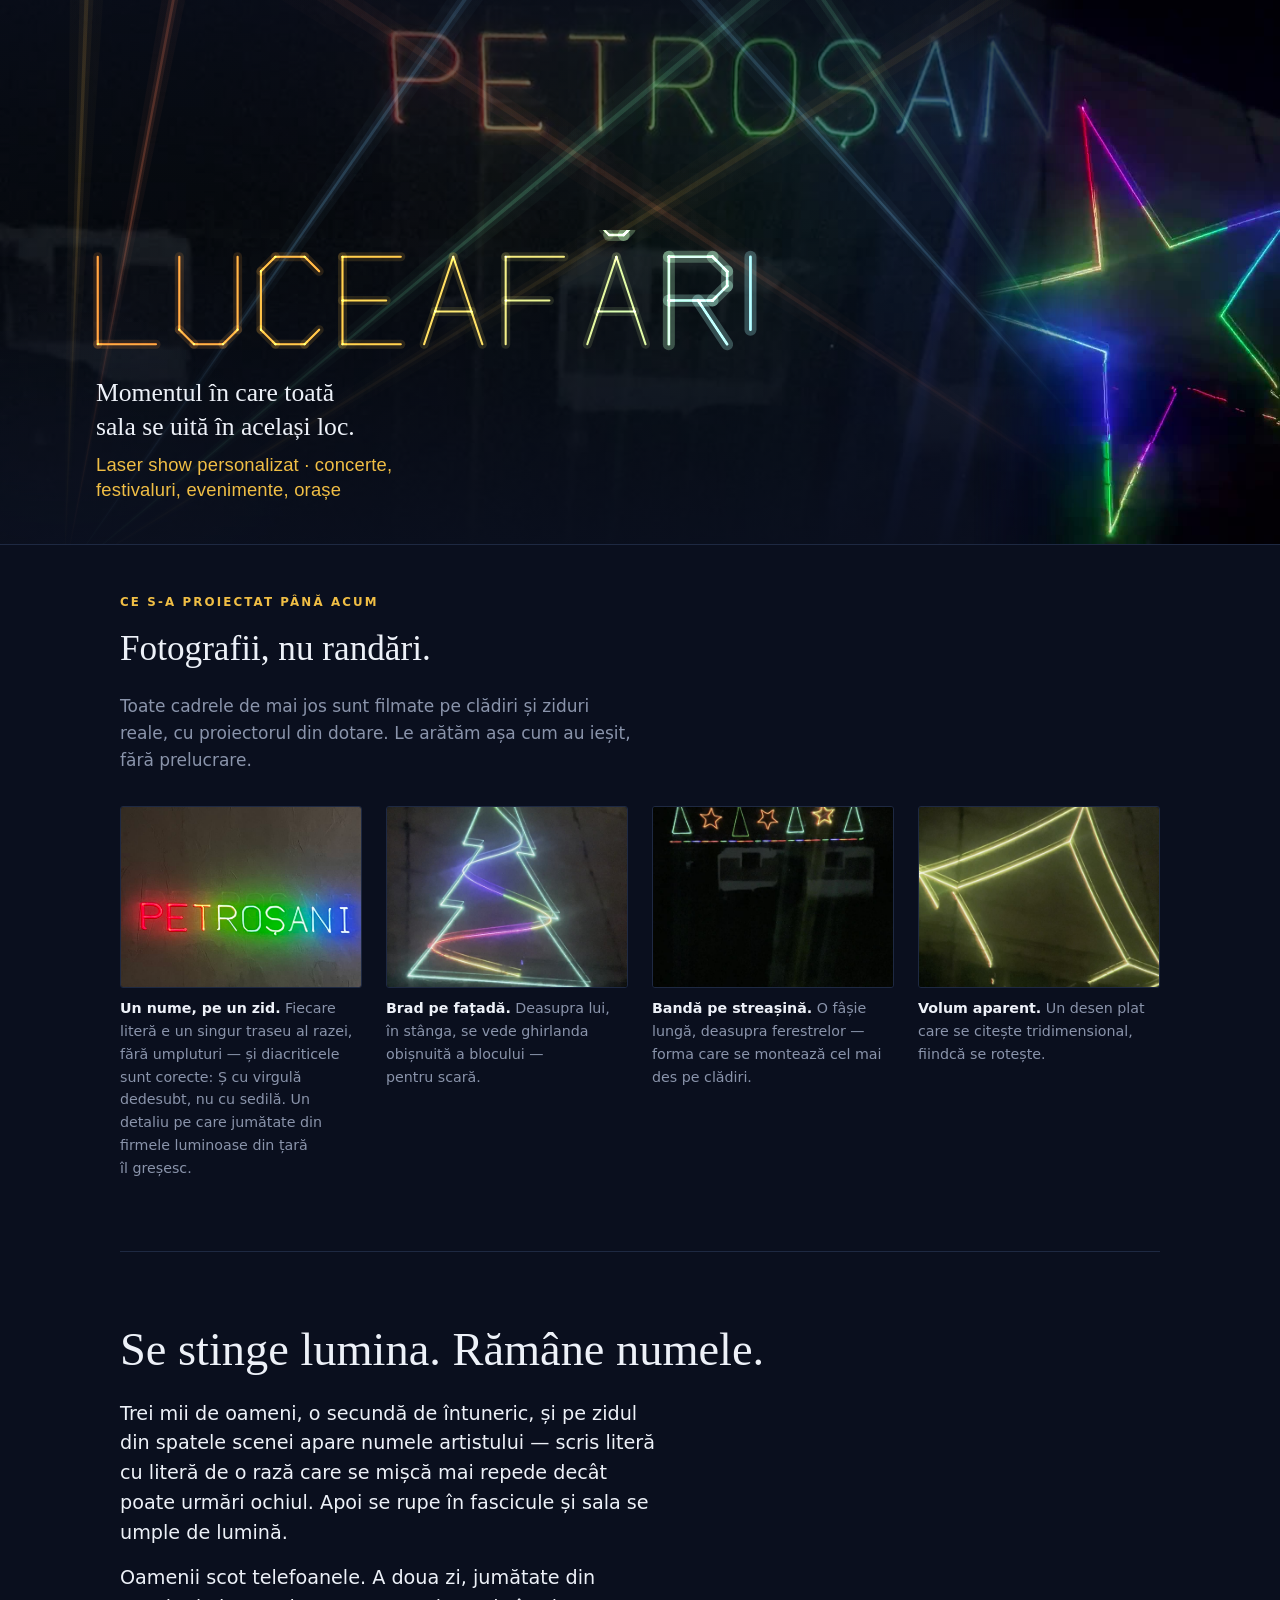
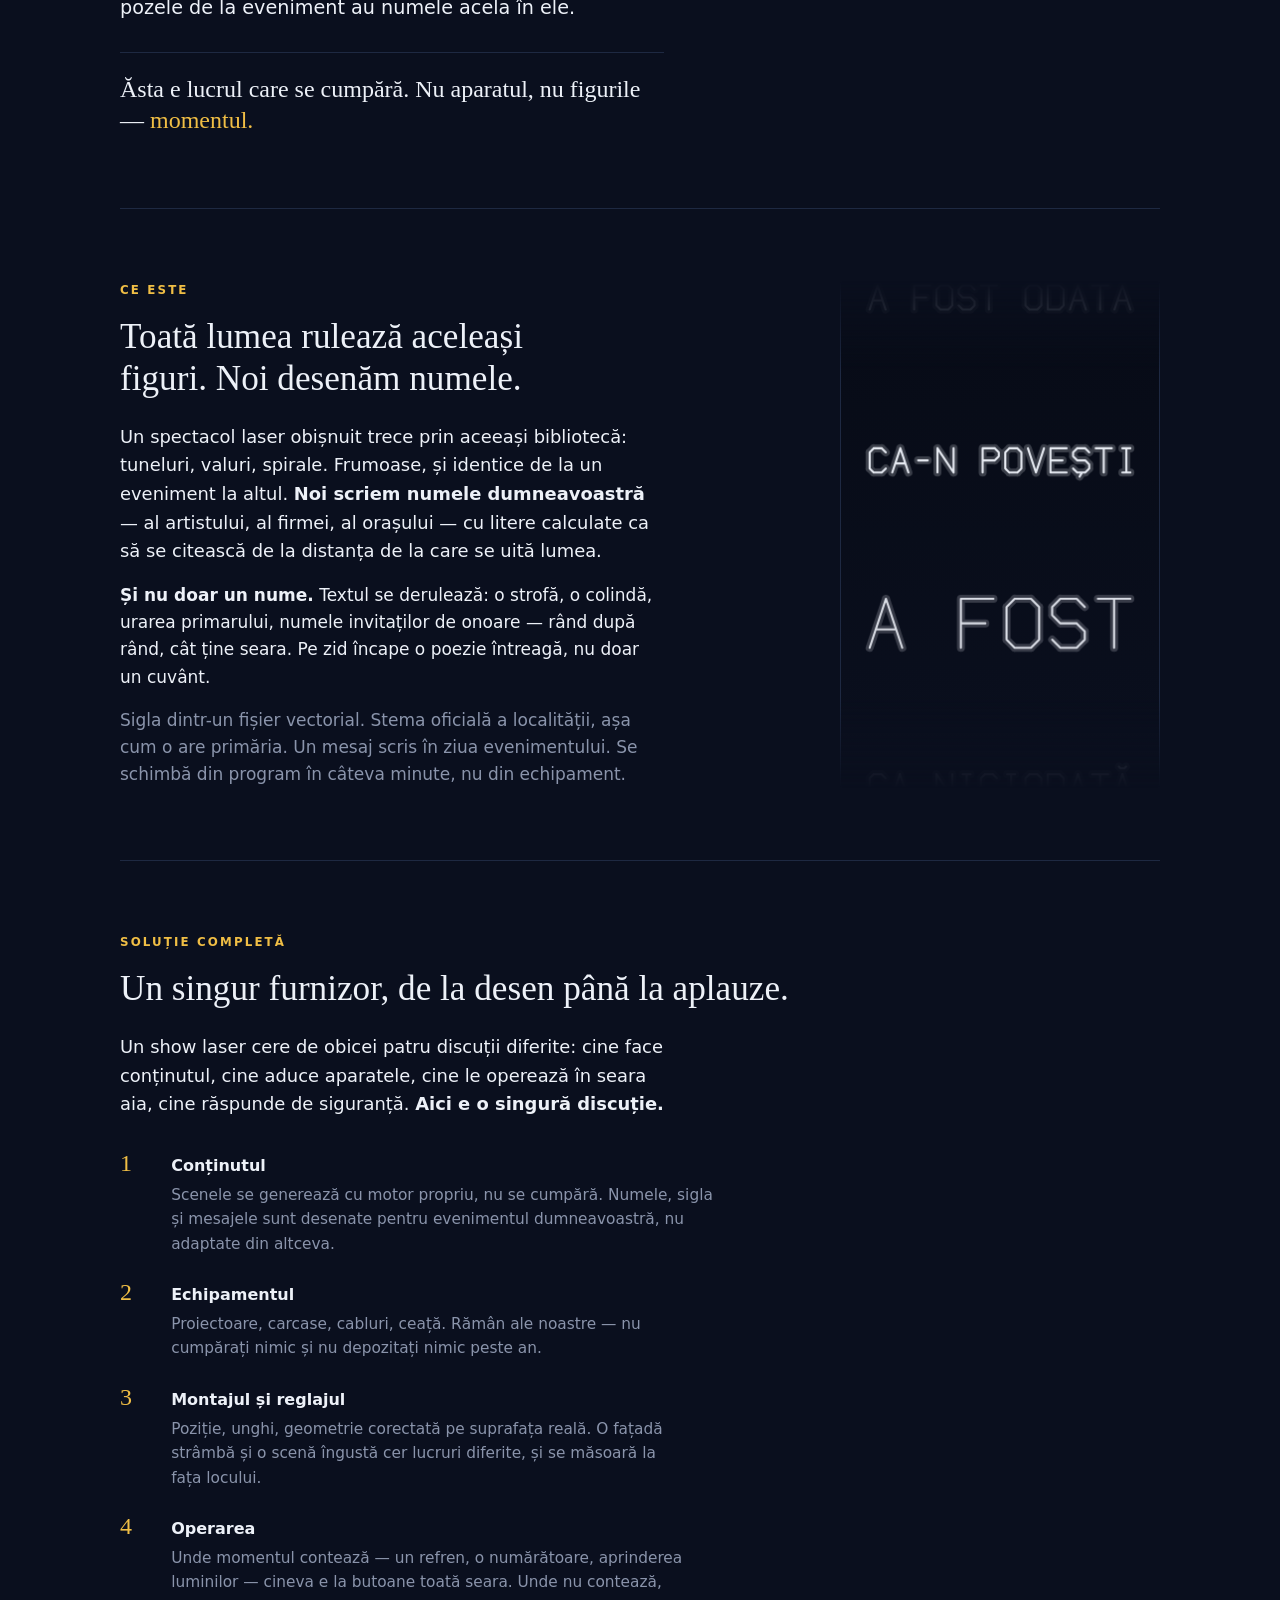
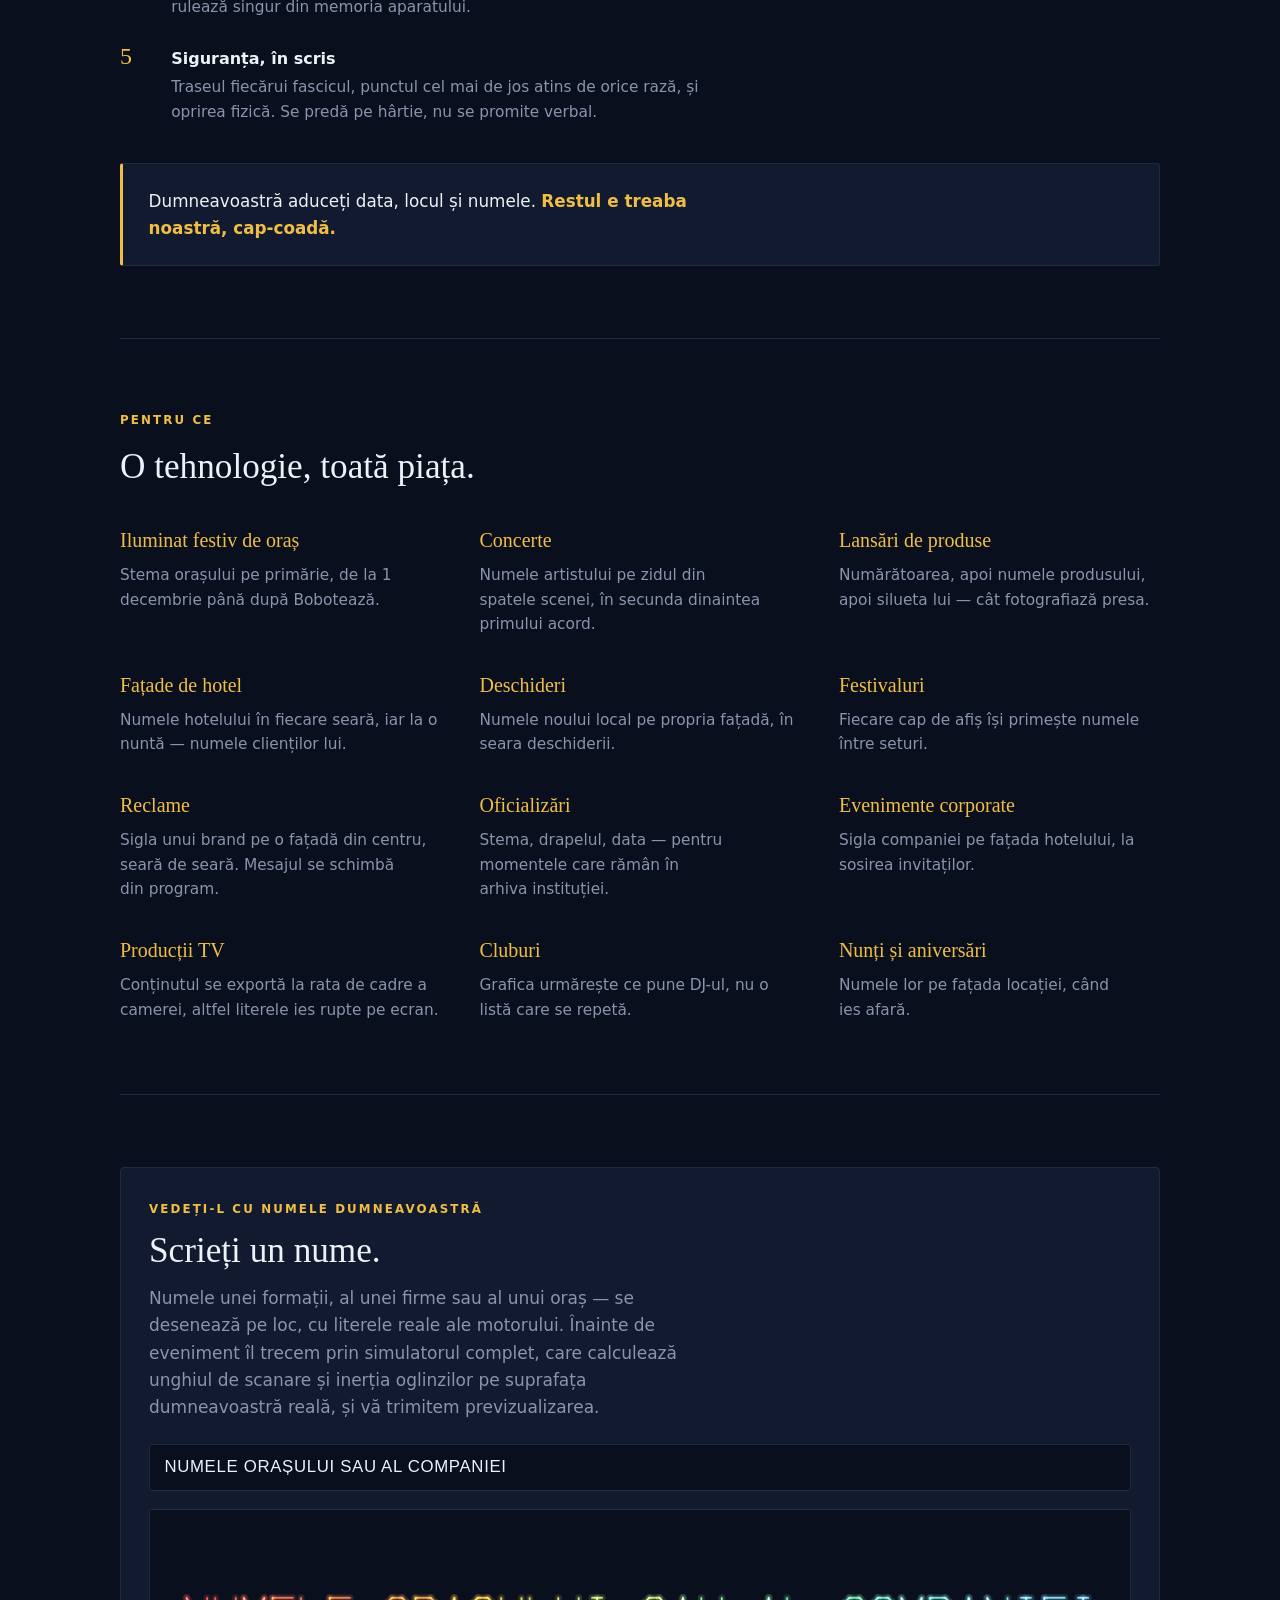
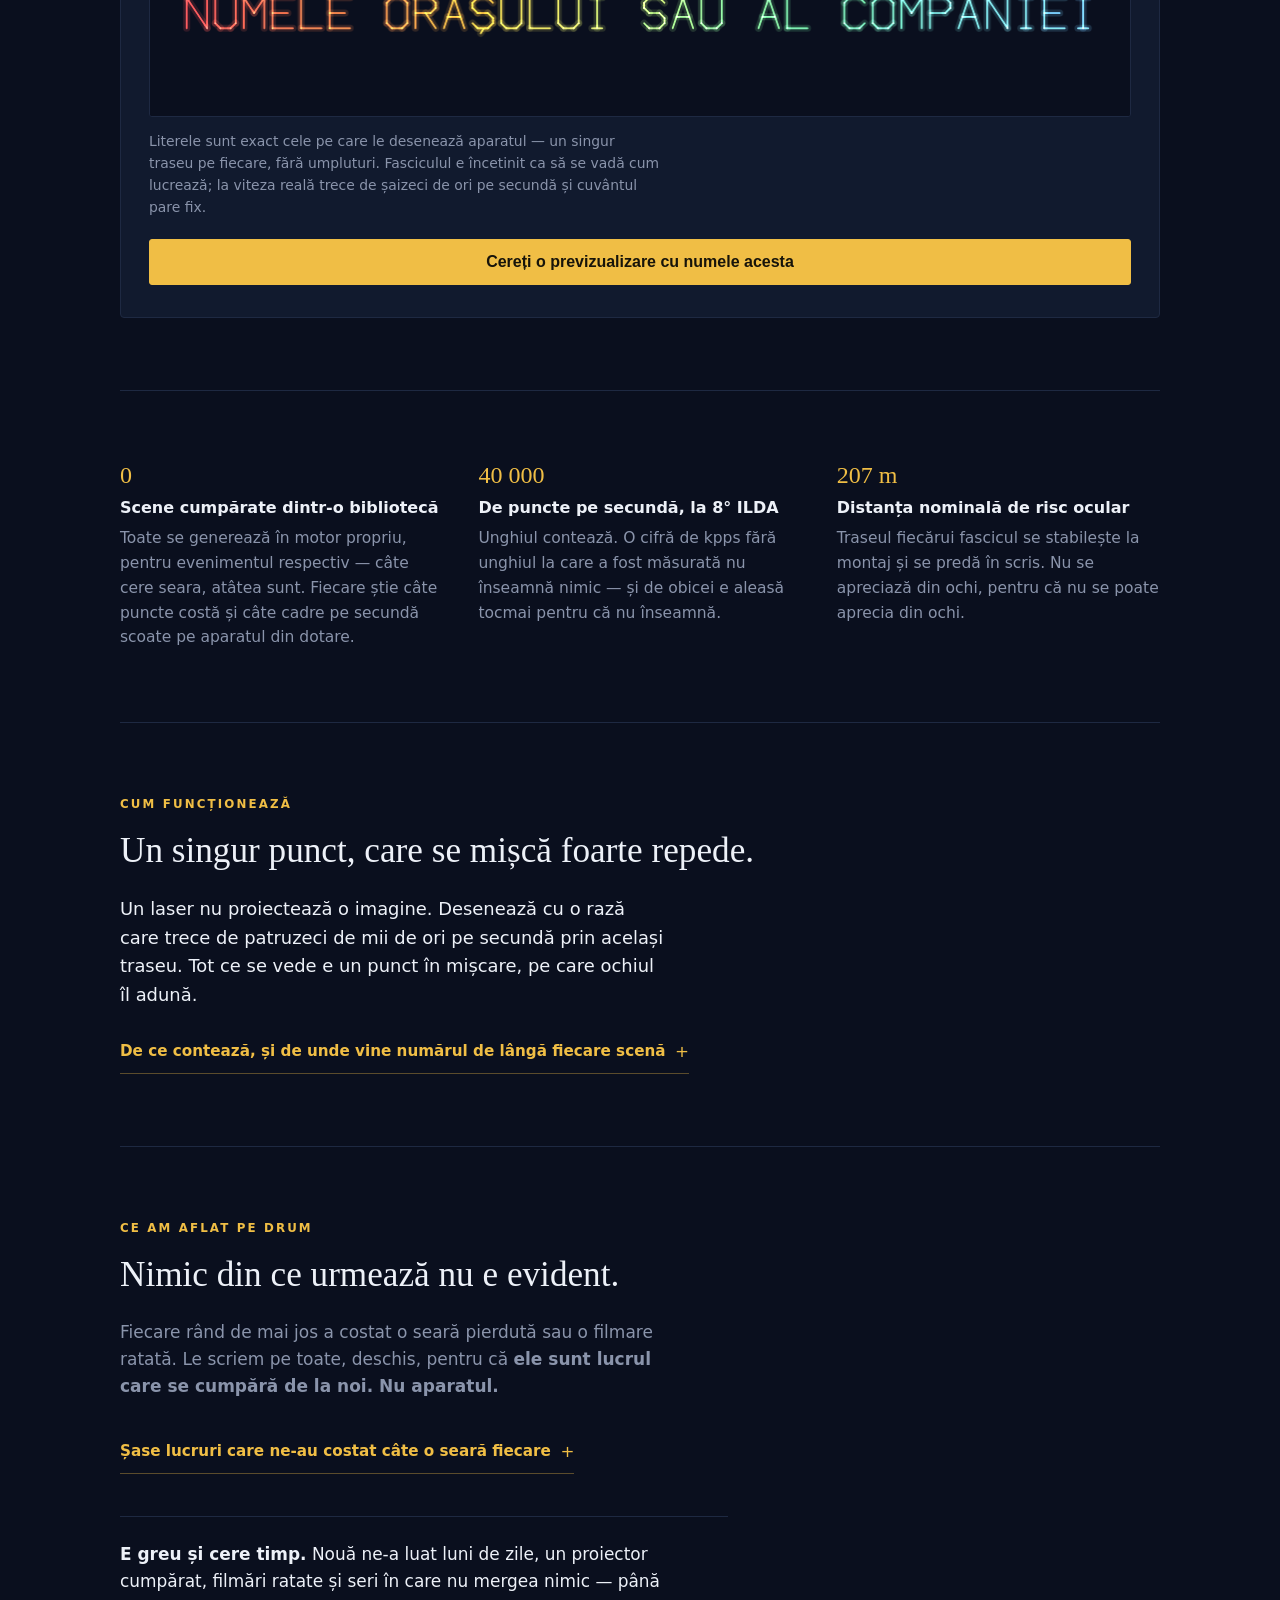
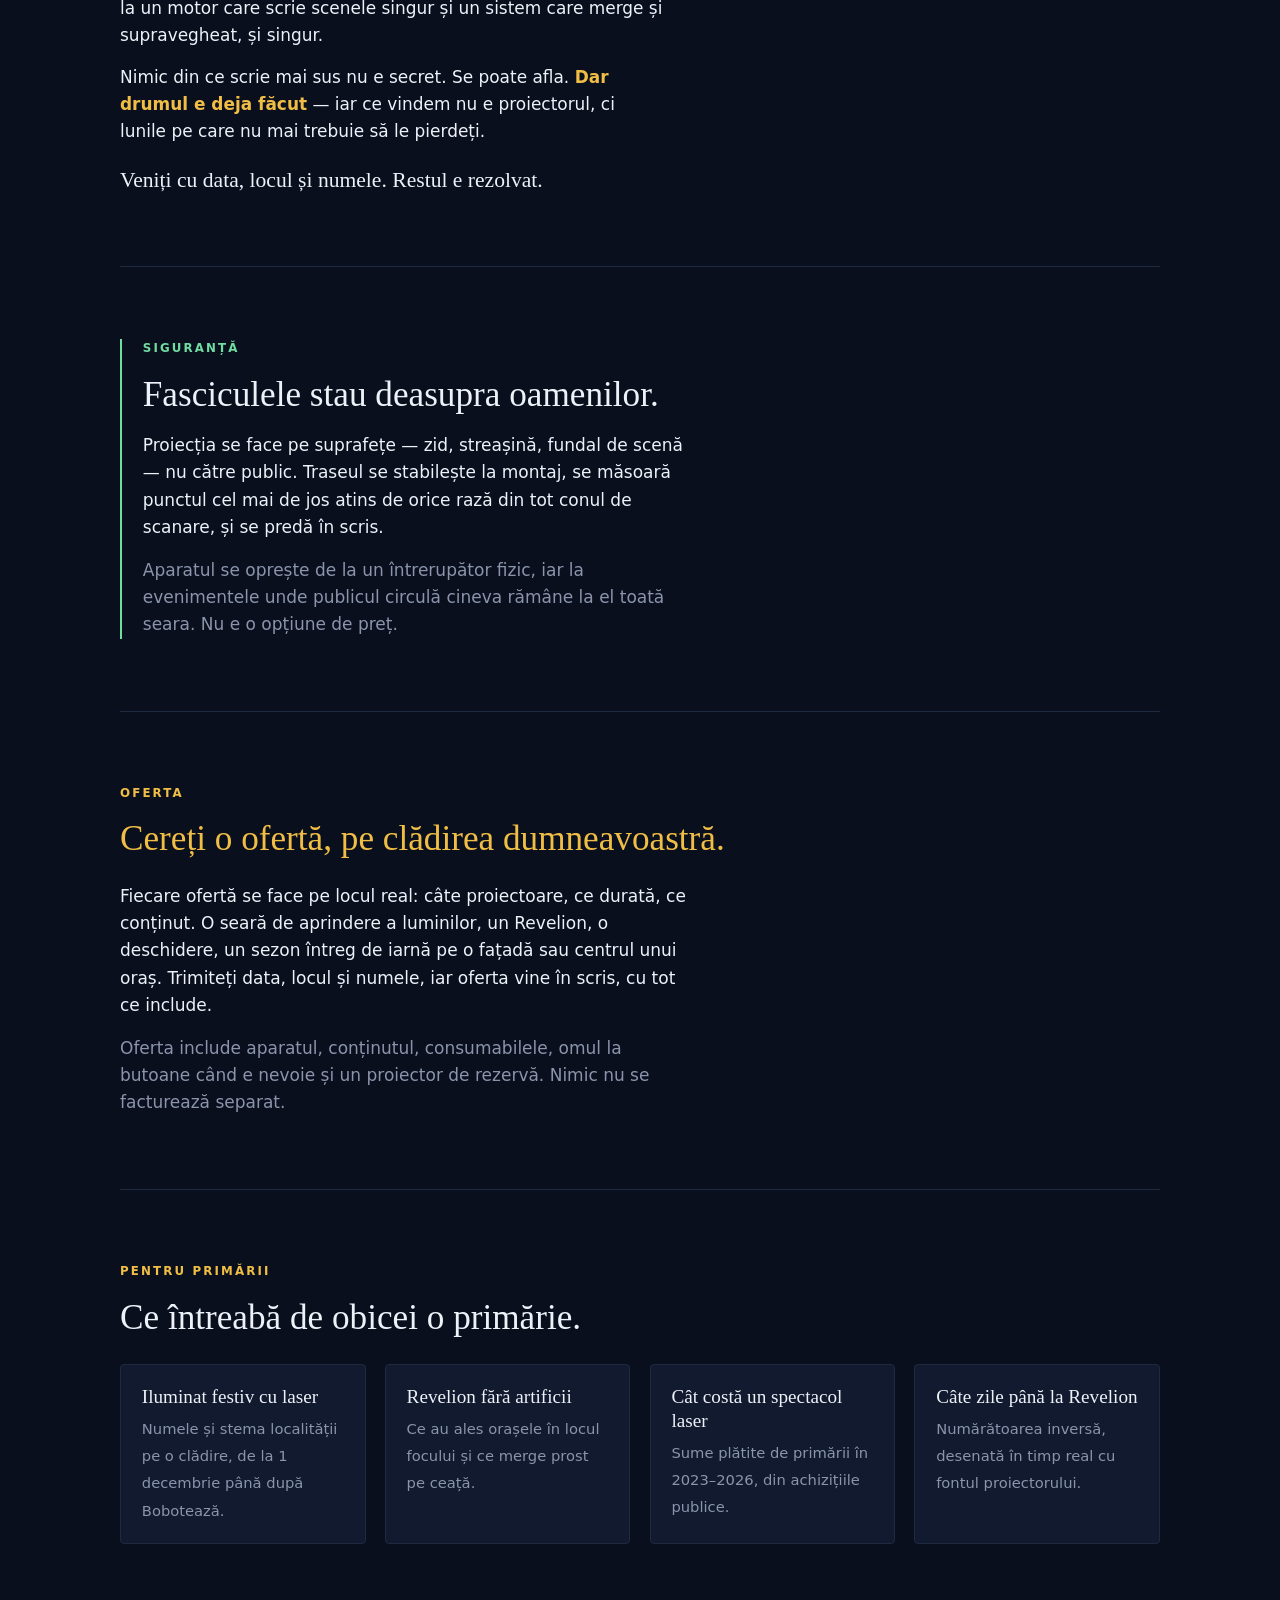
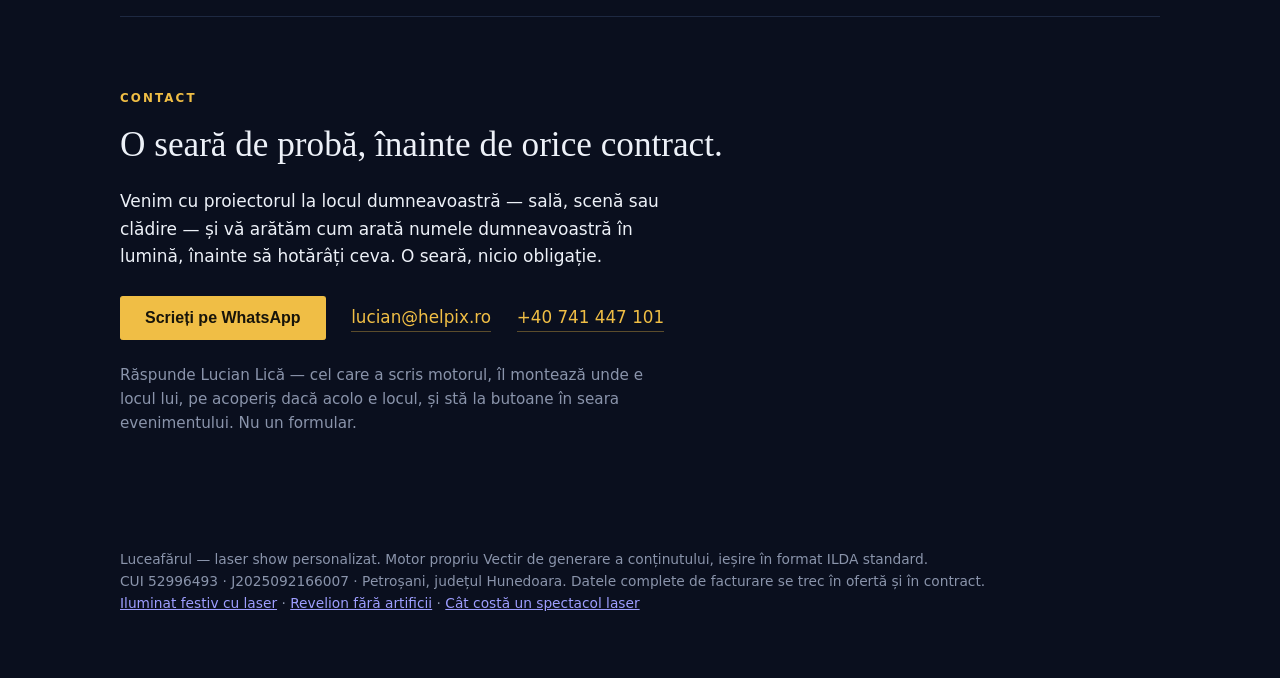
==== index.html @ 4dbdb700 "Show the laser before saying anything The hero now plays real footage from the 3 September shoot - f" ====
<!doctype html>
<html lang="ro">
<head>
<meta charset="utf-8">
<meta name="viewport" content="width=device-width, initial-scale=1">
<title>Laser show și iluminat festiv cu laser pentru orașe și evenimente | Luceafărul</title>
<meta name="description" content="Laser show personalizat și iluminat festiv cu laser: numele, sigla sau stema orașului desenate cu lumină pe clădiri. Pentru primării, concerte, festivaluri și Revelion fără artificii. Seară de probă înainte de contract.">
<link rel="canonical" href="https://vectir.ro/">
<meta property="og:type" content="website">
<meta property="og:locale" content="ro_RO">
<meta property="og:site_name" content="Luceafărul">
<meta property="og:title" content="Laser show și iluminat festiv cu laser | Luceafărul">
<meta property="og:description" content="Numele, sigla sau stema orașului, desenate cu laser pe clădiri. Seară de probă înainte de contract.">
<meta property="og:url" content="https://vectir.ro/">
<meta property="og:image" content="https://vectir.ro/img/nume.jpg">
<meta name="twitter:card" content="summary_large_image">
<script type="application/ld+json">{"@context": "https://schema.org", "@graph": [{"@type": "LocalBusiness", "@id": "https://vectir.ro/#firma", "name": "Luceafărul", "description": "Laser show personalizat și iluminat festiv cu laser: numele și stema orașului desenate pe clădiri.", "url": "https://vectir.ro/", "telephone": "+40741447101", "email": "lucian@helpix.ro", "image": "https://vectir.ro/img/nume.jpg", "address": {"@type": "PostalAddress", "addressLocality": "Petroșani", "addressRegion": "Hunedoara", "addressCountry": "RO"}, "areaServed": {"@type": "Country", "name": "România"}, "taxID": "52996493"}, {"@type": "WebSite", "@id": "https://vectir.ro/#site", "url": "https://vectir.ro/", "name": "Luceafărul", "inLanguage": "ro"}]}</script>
<link rel="stylesheet" href="style.css">
</head>
<body style="margin:0">

<header class="hero">
  <img class="hero-img" src="img/hero.jpg" alt="Un nume desenat cu laser pe fațada unei clădiri, noaptea">
  <video class="hero-vid" src="img/show.mp4" poster="img/show-poster.jpg" autoplay muted loop playsinline preload="auto"
    aria-label="Filmare reală: brad, Moș Crăciun, stea, casă și bandă festivă desenate cu laser pe o clădire"></video>
  <div class="hero-veil"></div>
  <canvas id="heroBeams" aria-hidden="true"></canvas>
  <div class="hero-text"><div class="hero-inner">
    <h1 class="mark visually-hidden">Luceafărul</h1>
    <canvas id="heroLaser" aria-hidden="true"></canvas>
    <p class="tagline">Momentul în care toată sala se uită în același loc.<br>
      <span class="sub">Laser show personalizat · concerte, festivaluri, evenimente, orașe</span></p>
  </div></div>
</header>

<main class="shell">

  <section class="first-look">
    <p class="kicker">Ce s-a proiectat până acum</p>
    <h2>Fotografii, nu randări.</h2>
    <p class="muted">Toate cadrele de mai jos sunt filmate pe clădiri și ziduri reale, cu
      proiectorul din dotare. Le arătăm așa cum au ieșit, fără prelucrare.</p>
    <div class="plates">
      <figure>
        <img src="img/nume.jpg" alt="Numele PETROȘANI desenat cu laser pe un zid">
        <figcaption><b>Un nume, pe un zid.</b> Fiecare literă e un singur traseu al razei, fără
          umpluturi — și diacriticele sunt corecte: Ș cu virgulă dedesubt, nu cu sedilă. Un detaliu
          pe care jumătate din firmele luminoase din țară îl greșesc.</figcaption>
      </figure>
      <figure>
        <img src="img/brad.jpg" alt="Brad de Crăciun desenat cu laser pe fațada unei clădiri">
        <figcaption><b>Brad pe fațadă.</b> Deasupra lui, în stânga, se vede ghirlanda obișnuită a
          blocului — pentru scară.</figcaption>
      </figure>
      <figure>
        <img src="img/banda.jpg" alt="Bandă cu brazi și stele, proiectată pe muchia unui acoperiș">
        <figcaption><b>Bandă pe streașină.</b> O fâșie lungă, deasupra ferestrelor — forma care se
          montează cel mai des pe clădiri.</figcaption>
      </figure>
      <figure>
        <img src="img/cub.jpg" alt="Cub tridimensional desenat cu laser pe un perete">
        <figcaption><b>Volum aparent.</b> Un desen plat care se citește tridimensional, fiindcă
          se rotește.</figcaption>
      </figure>
    </div>
  </section>

  <section class="scene">
    <h2>Se stinge lumina. Rămâne numele.</h2>
    <p class="lead">Trei mii de oameni, o secundă de întuneric, și pe zidul din spatele scenei
      apare numele artistului — scris literă cu literă de o rază care se mișcă mai repede decât
      poate urmări ochiul. Apoi se rupe în fascicule și sala se umple de lumină.</p>
    <p class="lead">Oamenii scot telefoanele. A doua zi, jumătate din pozele de la eveniment au
      numele acela în ele.</p>
    <p class="punch">Ăsta e lucrul care se cumpără. Nu aparatul, nu figurile — <strong>momentul.</strong></p>
  </section>

  <section class="what">
    <div>
    <p class="kicker">Ce este</p>
    <h2>Toată lumea rulează aceleași figuri. Noi desenăm numele.</h2>
    <p class="lead">Un spectacol laser obișnuit trece prin aceeași bibliotecă: tuneluri, valuri,
      spirale. Frumoase, și identice de la un eveniment la altul.
      <strong>Noi scriem numele dumneavoastră</strong> — al artistului, al firmei, al orașului —
      cu litere calculate ca să se citească de la distanța de la care se uită lumea.</p>
    <p><strong>Și nu doar un nume.</strong> Textul se derulează: o strofă, o colindă, urarea
      primarului, numele invitaților de onoare — rând după rând, cât ține seara. Pe zid încape
      o poezie întreagă, nu doar un cuvânt.</p>
    <p class="muted">Sigla dintr-un fișier vectorial. Stema oficială a localității, așa cum o are
      primăria. Un mesaj scris în ziua evenimentului. Se schimbă din program în câteva minute, nu
      din echipament.</p>
    </div>
    <canvas id="verse" aria-hidden="true"></canvas>
  </section>

  <section>
    <p class="kicker">Soluție completă</p>
    <h2>Un singur furnizor, de la desen până la aplauze.</h2>
    <p class="lead">Un show laser cere de obicei patru discuții diferite: cine face conținutul, cine
      aduce aparatele, cine le operează în seara aia, cine răspunde de siguranță.
      <strong>Aici e o singură discuție.</strong></p>
    <ol class="chain">
      <li><div>
        <h3>Conținutul</h3>
        <p>Scenele se generează cu motor propriu, nu se cumpără. Numele, sigla și mesajele sunt
          desenate pentru evenimentul dumneavoastră, nu adaptate din altceva.</p>
      </div></li>
      <li><div>
        <h3>Echipamentul</h3>
        <p>Proiectoare, carcase, cabluri, ceață. Rămân ale noastre — nu cumpărați nimic și nu
          depozitați nimic peste an.</p>
      </div></li>
      <li><div>
        <h3>Montajul și reglajul</h3>
        <p>Poziție, unghi, geometrie corectată pe suprafața reală. O fațadă strâmbă și o scenă
          îngustă cer lucruri diferite, și se măsoară la fața locului.</p>
      </div></li>
      <li><div>
        <h3>Operarea</h3>
        <p>Unde momentul contează — un refren, o numărătoare, aprinderea luminilor — cineva e la
          butoane toată seara. Unde nu contează, rulează singur din memoria aparatului.</p>
      </div></li>
      <li><div>
        <h3>Siguranța, în scris</h3>
        <p>Traseul fiecărui fascicul, punctul cel mai de jos atins de orice rază, și oprirea
          fizică. Se predă pe hârtie, nu se promite verbal.</p>
      </div></li>
    </ol>
    <div class="whole">
      <p>Dumneavoastră aduceți data, locul și numele.
        <strong>Restul e treaba noastră, cap-coadă.</strong></p>
    </div>
  </section>

  <section>
    <p class="kicker">Pentru ce</p>
    <h2>O tehnologie, toată piața.</h2>
    <div class="uses">
      <div><h3>Iluminat festiv de oraș</h3><p>Stema orașului pe primărie, de la 1 decembrie
        până după Bobotează.</p></div>
      <div><h3>Concerte</h3><p>Numele artistului pe zidul din spatele scenei, în secunda
        dinaintea primului acord.</p></div>
      <div><h3>Lansări de produse</h3><p>Numărătoarea, apoi numele produsului, apoi silueta lui
        — cât fotografiază presa.</p></div>
      <div><h3>Fațade de hotel</h3><p>Numele hotelului în fiecare seară, iar la o nuntă — numele
        clienților lui.</p></div>
      <div><h3>Deschideri</h3><p>Numele noului local pe propria fațadă, în seara deschiderii.</p></div>
      <div><h3>Festivaluri</h3><p>Fiecare cap de afiș își primește numele între seturi.</p></div>
      <div><h3>Reclame</h3><p>Sigla unui brand pe o fațadă din centru, seară de seară. Mesajul se
        schimbă din program.</p></div>
      <div><h3>Oficializări</h3><p>Stema, drapelul, data — pentru momentele care rămân în arhiva
        instituției.</p></div>
      <div><h3>Evenimente corporate</h3><p>Sigla companiei pe fațada hotelului, la sosirea
        invitaților.</p></div>
      <div><h3>Producții TV</h3><p>Conținutul se exportă la rata de cadre a camerei, altfel literele
        ies rupte pe ecran.</p></div>
      <div><h3>Cluburi</h3><p>Grafica urmărește ce pune DJ-ul, nu o listă care se repetă.</p></div>
      <div><h3>Nunți și aniversări</h3><p>Numele lor pe fațada locației, când ies afară.</p></div>
    </div>
  </section>

  <section>
    <div class="demo">
      <p class="kicker" style="margin-bottom:.7rem">Vedeți-l cu numele dumneavoastră</p>
      <h2 style="margin-bottom:.8rem">Scrieți un nume.</h2>
      <p class="muted" style="margin:0">Numele unei formații, al unei firme sau al unui oraș — se
        desenează pe loc, cu literele reale ale motorului. Înainte de eveniment îl trecem prin
        simulatorul complet, care calculează unghiul de scanare și inerția oglinzilor pe suprafața
        dumneavoastră reală, și vă trimitem previzualizarea.</p>
      <div class="demo-row">
        <label for="oras" style="position:absolute;left:-9999px">Numele de proiectat</label>
        <input id="oras" type="text" value="NUMELE ORAȘULUI SAU AL COMPANIEI" maxlength="40" autocomplete="off" placeholder="Nume, formație, oraș">
      </div>
      <canvas id="sim" aria-label="Simulare: numele scris de un fascicul laser"></canvas>
      <p class="simnote">Literele sunt exact cele pe care le desenează aparatul — un singur traseu
        pe fiecare, fără umpluturi. Fasciculul e încetinit ca să se vadă cum lucrează; la viteza
        reală trece de șaizeci de ori pe secundă și cuvântul pare fix.</p>
      <div class="demo-row" style="margin-top:1.3rem">
        <a class="go" id="go" href="https://wa.me/40741447101" rel="noopener">Cereți o previzualizare cu numele acesta</a>
      </div>
    </div>
  </section>

  <section>
    <div class="claims">
      <div><span class="n">0</span><h3>Scene cumpărate dintr-o bibliotecă</h3>
        <p>Toate se generează în motor propriu, pentru evenimentul respectiv — câte cere seara,
          atâtea sunt. Fiecare știe câte puncte costă și câte cadre pe secundă scoate pe aparatul
          din dotare.</p></div>
      <div><span class="n">40 000</span><h3>De puncte pe secundă, la 8° ILDA</h3>
        <p>Unghiul contează. O cifră de kpps fără unghiul la care a fost măsurată nu înseamnă
          nimic — și de obicei e aleasă tocmai pentru că nu înseamnă.</p></div>
      <div><span class="n">207 m</span><h3>Distanța nominală de risc ocular</h3>
        <p>Traseul fiecărui fascicul se stabilește la montaj și se predă în scris. Nu se apreciază
          din ochi, pentru că nu se poate aprecia din ochi.</p></div>
    </div>
  </section>

  <section>
    <p class="kicker">Cum funcționează</p>
    <h2>Un singur punct, care se mișcă foarte repede.</h2>
    <p class="lead">Un laser nu proiectează o imagine. Desenează cu o rază care trece de patruzeci
      de mii de ori pe secundă prin același traseu. Tot ce se vede e un punct în mișcare, pe care
      ochiul îl adună.</p>
    <details class="lessons-fold" style="margin-top:1.2rem">
      <summary>De ce contează, și de unde vine numărul de lângă fiecare scenă</summary>
    <p style="margin-top:1.4rem">Din asta decurge totul. Dacă traseul e prea lung, raza se întoarce prea rar și imaginea
      pâlpâie. <strong>Nu dispare o parte din desen — se strică tot.</strong> Iar saltul stins
      dintre două figuri costă exact cât desenatul, fiindcă oglinda tot trebuie să ajungă acolo.</p>
    <p class="muted">De aceea fiecare scenă are un număr lângă ea. Una de 2 072 de puncte are nevoie
      de trei proiectoare ca să nu pâlpâie. Una de 318 merge pe unul singur și mai rămâne loc de
      trei ori pe atât. Diferența nu se vede în simulator — se vede în seara evenimentului, în fața
      oamenilor.</p>
    </details>
  </section>

  <section>
    <p class="kicker">Ce am aflat pe drum</p>
    <h2>Nimic din ce urmează nu e evident.</h2>
    <p class="muted">Fiecare rând de mai jos a costat o seară pierdută sau o filmare ratată. Le
      scriem pe toate, deschis, pentru că <strong>ele sunt lucrul care se cumpără de la noi. Nu
      aparatul.</strong></p>

    <details class="lessons-fold">
      <summary>Șase lucruri care ne-au costat câte o seară fiecare</summary>
    <dl class="lessons">
      <div><dt>Negrul nu se poate desena.</dt>
        <dd>Stema Petroșaniului are ciocane negre în blazon. Un laser adaugă lumină, nu poate
          scoate. Ciocanele ies aurii — și scrie asta în documentație, pentru că un client care
          descoperă singur o abatere nedeclarată nu mai crede nimic din rest.</dd></div>
      <div><dt>Aurul moare înaintea roșului.</dt>
        <dd>Fiecare diodă are alt prag de emisie. Coborâți puterea și componenta verde a auriului
          se stinge prima: sigla iese roșie și pare defect de aparat.</dd></div>
      <div><dt>Carcasa nu e pentru frig, e pentru căldură.</dt>
        <dd>Proiectorul produce vreo șaptezeci de waţi și se răcește cu ventilatoare. Sigilat etanș
          într-o cutie, se oprește termic în a treia seară. Iar geamul se montează înclinat, altfel
          reflexia se întoarce în optică.</dd></div>
      <div><dt>Zăpada e cel mai scump lucru de desenat.</dt>
        <dd>Fiecare fulg e un punct izolat, iar după fiecare salt stins oglinda are nevoie de timp
          să se așeze. Șase fulgi costă cât o casă întreagă. Se desenează trei, și arată la fel.</dd></div>
      <div><dt>Reacția la muzică nu poate fi un fișier.</dt>
        <dd>Un show care urmărește basul nu produce de două ori același cadru, deci nu se poate
          salva dinainte. Se generează în timp real, în seara aia, din sunetul din sală.</dd></div>
      <div><dt>Camera trebuie să prindă un cadru întreg.</dt>
        <dd>Dacă obturatorul e mai scurt decât un cadru laser, literele ies rupte — iar filmarea
          arată a instalație defectă, deși pe zid totul era întreg.</dd></div>
    </dl>
    </details>

    <div class="close">
      <p><b>E greu și cere timp.</b> Nouă ne-a luat luni de zile, un proiector cumpărat, filmări
        ratate și seri în care nu mergea nimic — până la un motor care scrie scenele singur și un
        sistem care merge și supravegheat, și singur.</p>
      <p>Nimic din ce scrie mai sus nu e secret. Se poate afla. <strong>Dar drumul e deja
        făcut</strong> — iar ce vindem nu e proiectorul, ci lunile pe care nu mai trebuie să le
        pierdeți.</p>
      <p class="last">Veniți cu data, locul și numele. Restul e rezolvat.</p>
    </div>
  </section>


  <section>
    <div class="safety">
      <p class="kicker" style="color:var(--pine)">Siguranță</p>
      <h2>Fasciculele stau deasupra oamenilor.</h2>
      <p>Proiecția se face pe suprafețe — zid, streașină, fundal de scenă — nu către public.
        Traseul se stabilește la montaj, se măsoară punctul cel mai de jos atins de orice rază din
        tot conul de scanare, și se predă în scris.</p>
      <p class="muted">Aparatul se oprește de la un întrerupător fizic, iar la evenimentele unde
        publicul circulă cineva rămâne la el toată seara. Nu e o opțiune de preț.</p>
    </div>
  </section>

  <section class="price">
    <p class="kicker">Oferta</p>
    <h2>Cereți o ofertă, pe clădirea dumneavoastră.</h2>
    <p>Fiecare ofertă se face pe locul real: câte proiectoare, ce durată, ce conținut. O seară de
      aprindere a luminilor, un Revelion, o deschidere, un sezon întreg de iarnă pe o fațadă sau
      centrul unui oraș. Trimiteți data, locul și numele, iar oferta vine în scris, cu tot ce include.</p>
    <p class="muted">Oferta include aparatul, conținutul, consumabilele, omul la butoane când e
      nevoie și un proiector de rezervă. Nimic nu se facturează separat.</p>
  </section>

  <section>
    <p class="kicker">Pentru primării</p>
    <h2>Ce întreabă de obicei o primărie.</h2>
    <div class="more">
      <a href="/iluminat-festiv-laser/"><b>Iluminat festiv cu laser</b><span>Numele și stema localității pe o clădire, de la 1 decembrie până după Bobotează.</span></a>
      <a href="/alternativa-artificii/"><b>Revelion fără artificii</b><span>Ce au ales orașele în locul focului și ce merge prost pe ceață.</span></a>
      <a href="/cat-costa-spectacol-laser/"><b>Cât costă un spectacol laser</b><span>Sume plătite de primării în 2023–2026, din achizițiile publice.</span></a>
      <a href="/revelion/"><b>Câte zile până la Revelion</b><span>Numărătoarea inversă, desenată în timp real cu fontul proiectorului.</span></a>
    </div>
  </section>

  <section class="contact">
    <p class="kicker">Contact</p>
    <h2>O seară de probă, înainte de orice contract.</h2>
    <p>Venim cu proiectorul la locul dumneavoastră — sală, scenă sau clădire — și vă arătăm cum
      arată numele dumneavoastră în lumină, înainte să hotărâți ceva. O seară, nicio obligație.</p>
    <div class="reach">
      <a class="go" href="https://wa.me/40741447101?text=Bun%C4%83%20ziua%2C%20a%C8%99%20vrea%20detalii%20despre%20un%20laser%20show."
         rel="noopener">Scrieți pe WhatsApp</a>
      <a href="mailto:lucian@helpix.ro?subject=Luceaf%C4%83rul%20%E2%80%94%20cerere%20de%20informa%C8%9Bii">lucian@helpix.ro</a>
      <a href="tel:+40741447101">+40 741 447 101</a>
    </div>
    <p class="who">Răspunde Lucian Lică — cel care a scris motorul, îl montează unde e locul
      lui, pe acoperiș dacă acolo e locul, și stă la butoane în seara evenimentului.
      Nu un formular.</p>
  </section>

  <footer>
    Luceafărul — laser show personalizat. Motor propriu Vectir de generare a conținutului,
    ieșire în format ILDA standard.<br>
    CUI 52996493 · J2025092166007 · Petroșani, județul Hunedoara.
    Datele complete de facturare se trec în ofertă și în contract.<br>
    <a href="/iluminat-festiv-laser/">Iluminat festiv cu laser</a> · <a href="/alternativa-artificii/">Revelion fără artificii</a> · <a href="/cat-costa-spectacol-laser/">Cât costă un spectacol laser</a>
  </footer>

</main>

<script>
  // Reduced motion: keep the footage on its first frame instead of looping it.
  if (matchMedia('(prefers-reduced-motion: reduce)').matches) {
    const v = document.querySelector('.hero-vid'); if (v) { v.removeAttribute('autoplay'); v.pause(); }
  }
</script>
<script src="glyphs.js"></script>
<script src="hero.js"></script>
<script src="beams.js"></script>
<script src="verse.js"></script>
<script src="sim.js"></script>
<script src="link.js"></script>
</body>
</html>
---- style.css ----
/*
   * One theme on purpose.
   *
   * The subject is light drawn on a dark building in December. A light mode
   * would be a page about laser projection rather than a page that looks like
   * it - so every colour is painted explicitly and nothing is inherited from
   * the host.
   *
   * The palette is a winter night over a town square, not a nightclub: deep
   * indigo rather than black, and the accent is the warm gold of a light
   * string - GOLD 255,190,40 from src/core/figures.ts, the exact colour the
   * projector draws.
   */
  :root {
    color-scheme: dark;
    --night:   #0A0F1E;
    --raised:  #111A2E;
    --edge:    #1E2942;
    --snow:    #EDF1F8;
    --muted:   #8A94AB;
    --gold:    #F0BE45;
    --ember:   #FF8A63;
    --pine:    #6FDCA0;
    --measure: 34rem;
  }

  * { box-sizing: border-box; }

  body {
    margin: 0;
    background: var(--night);
    color: var(--snow);
    font: 400 17px/1.6 Archivo, system-ui, -apple-system, "Segoe UI", sans-serif;
    -webkit-font-smoothing: antialiased;
  }

  img { display: block; max-width: 100%; }

  .shell { max-width: 68rem; margin: 0 auto; padding: 0 1.5rem; }

  /* ---------- Hero ---------- */

  .hero { position: relative; overflow: hidden; border-bottom: 1px solid var(--edge); }
  .hero-img {
    width: 100%; height: clamp(20rem, 62vh, 34rem); object-fit: cover;
    object-position: 50% 34%; opacity: .85;
  }
  .hero-veil {
    position: absolute; inset: 0;
    background: linear-gradient(180deg, rgba(10,15,30,.72) 0%, rgba(10,15,30,.30) 42%, rgba(10,15,30,.95) 100%);
  }
  .hero-text {
    position: absolute; inset: auto 0 0 0;
    padding: 0 1.5rem 2.6rem;
  }
  .hero-inner { max-width: 68rem; margin: 0 auto; }

  .mark {
    font-family: Newsreader, Georgia, serif;
    font-weight: 300; font-size: clamp(2.6rem, 9vw, 5rem);
    line-height: 1; letter-spacing: .01em; margin: 0 0 .1em;
    color: var(--snow);
  }
  .mark span { color: var(--gold); }

  .tagline {
    font-family: Newsreader, Georgia, serif;
    font-weight: 400; font-size: clamp(1.15rem, 3.2vw, 1.6rem);
    line-height: 1.35; margin: 0; max-width: 30rem;
    color: var(--snow); text-wrap: balance;
  }

  .kicker {
    font-size: .74rem; font-weight: 600; letter-spacing: .18em;
    text-transform: uppercase; color: var(--gold); margin: 0 0 1rem;
  }

  /* ---------- Sections ---------- */

  section { padding: 4.5rem 0; border-bottom: 1px solid var(--edge); }
  section:last-of-type { border-bottom: 0; }

  h2 {
    font-family: Newsreader, Georgia, serif;
    font-weight: 400; font-size: clamp(1.6rem, 4.4vw, 2.2rem);
    line-height: 1.2; margin: 0 0 1.4rem; text-wrap: balance;
  }
  h3 { font-size: 1rem; font-weight: 600; margin: 0 0 .35rem; }

  p { margin: 0 0 1rem; max-width: var(--measure); }
  p:last-child { margin-bottom: 0; }
  .lead { font-size: 1.12rem; color: var(--snow); }
  .muted { color: var(--muted); }

  /* ---------- The demo generator ---------- */

  .demo { background: var(--raised); border: 1px solid var(--edge); border-radius: 4px; padding: 2rem 1.75rem; }
  .demo-row { display: flex; flex-wrap: wrap; gap: .7rem; margin-top: 1.4rem; }
  .demo input {
    flex: 1 1 14rem; min-width: 0;
    font: 500 1.05rem Archivo, sans-serif; letter-spacing: .04em; text-transform: uppercase;
    color: var(--snow); background: var(--night);
    border: 1px solid var(--edge); border-radius: 3px; padding: .8rem .9rem;
  }
  .demo input::placeholder { color: var(--muted); text-transform: none; letter-spacing: 0; }
  .demo input:focus-visible, a:focus-visible, button:focus-visible { outline: 2px solid var(--gold); outline-offset: 2px; }

  .go {
    font: 600 1rem Archivo, sans-serif; text-decoration: none; white-space: nowrap;
    background: var(--gold); color: #17140A;
    border: 1px solid var(--gold); border-radius: 3px; padding: .8rem 1.5rem;
    display: inline-flex; align-items: center; cursor: pointer;
  }
  .go:hover { background: #FFD066; border-color: #FFD066; }

  #sim {
    display: block; width: 100%; height: clamp(9rem, 26vw, 13rem);
    margin-top: 1.1rem; background: var(--night);
    border: 1px solid var(--edge); border-radius: 3px;
  }
  .simnote { color: var(--muted); font-size: .87rem; margin: .8rem 0 0; max-width: 32rem; }

  /* ---------- Three claims ---------- */

  .claims { display: grid; grid-template-columns: repeat(auto-fit, minmax(15rem, 1fr)); gap: 2.2rem; }
  .claims p { color: var(--muted); font-size: .97rem; margin: 0; }
  .claims .n {
    font-family: Newsreader, Georgia, serif; font-size: 1.5rem;
    color: var(--gold); display: block; margin-bottom: .5rem; line-height: 1;
  }

  .tagline .sub { display: block; margin-top: .5rem; font-size: .72em; color: var(--gold);
    font-family: Archivo, sans-serif; font-weight: 500; letter-spacing: .01em; }

  /* The facts list above set a two-column grid on any dl > div; these rows are
     stacked, so every inherited part of that has to be undone explicitly. */
  dl.lessons { margin: 2rem 0 0; display: grid; gap: 1.7rem; max-width: 42rem; }
  dl.lessons > div { display: grid; grid-template-columns: 1fr; gap: .3rem;
    padding: 0; border-bottom: 0; }
  dl.lessons dt { font-weight: 600; font-size: 1.02rem; color: var(--snow); text-align: left; }
  dl.lessons dd { margin: 0; color: var(--muted); font-size: .97rem; font-weight: 400;
    text-align: left; max-width: var(--measure); }

  .close { margin-top: 2.6rem; padding-top: 1.5rem; border-top: 1px solid var(--edge);
    max-width: 38rem; }
  .close p { font-size: 1.06rem; margin-bottom: .9rem; }
  .close b { color: var(--snow); font-weight: 600; }
  .close strong { color: var(--gold); font-weight: 600; }
  .close .last { font-family: Newsreader, Georgia, serif; font-size: 1.35rem; line-height: 1.3;
    color: var(--snow); margin: 1.3rem 0 0; }

  /* ---------- Proof ---------- */

  .plates { display: grid; grid-template-columns: repeat(auto-fit, minmax(17rem, 1fr)); gap: 1.5rem; margin-top: 2rem; }
  figure { margin: 0; }
  figure img { width: 100%; aspect-ratio: 4 / 3; object-fit: cover; border-radius: 3px; border: 1px solid var(--edge); }
  figcaption { color: var(--muted); font-size: .89rem; margin-top: .6rem; }
  figcaption b { color: var(--snow); font-weight: 600; }

  /* ---------- Facts ---------- */

  dl { margin: 0; max-width: 40rem; }
  dl > div {
    display: grid; grid-template-columns: 1fr auto; gap: 1.5rem; align-items: baseline;
    padding: .8rem 0; border-bottom: 1px solid var(--edge);
  }
  dl > div:last-child { border-bottom: 0; }
  dt { color: var(--muted); }
  dd { margin: 0; font-weight: 600; font-variant-numeric: tabular-nums; text-align: right; }

  /* ---------- Safety ---------- */

  .safety { border-left: 2px solid var(--pine); padding-left: 1.3rem; }
  .safety h2 { margin-bottom: 1rem; }

  /* ---------- Contact ---------- */

  .contact a { color: var(--gold); text-decoration: none; border-bottom: 1px solid rgba(240,190,69,.35); }
  .contact a:hover { border-bottom-color: var(--gold); }

  footer { padding: 2.5rem 0 4rem; color: var(--muted); font-size: .86rem; }

  @media (prefers-reduced-motion: reduce) { * { animation: none !important; transition: none !important; } }

  /* Applications, and the one-supplier argument. */
  .scene h2 { font-size: clamp(1.9rem, 5.5vw, 2.9rem); line-height: 1.12; }
  .scene .lead { font-size: 1.2rem; line-height: 1.55; max-width: 34rem; }
  .punch { margin-top: 1.8rem; padding-top: 1.3rem; border-top: 1px solid var(--edge);
    font-family: Newsreader, Georgia, serif; font-size: 1.5rem; line-height: 1.3;
    color: var(--snow); max-width: 34rem; }
  .punch strong { color: var(--gold); font-weight: 400; }

  .uses { display: grid; grid-template-columns: repeat(auto-fit, minmax(15rem, 1fr));
    gap: 2rem 2.4rem; margin-top: 2.2rem; }
  .uses h3 { font-family: Newsreader, Georgia, serif; font-weight: 400; font-size: 1.25rem;
    color: var(--gold); margin: 0 0 .45rem; }
  .uses p { margin: 0; color: var(--muted); font-size: .96rem; max-width: 22rem; }

  ol.chain { list-style: none; margin: 2rem 0 0; padding: 0; display: grid; gap: 1.5rem;
    max-width: 42rem; counter-reset: step; }
  ol.chain > li { display: grid; grid-template-columns: 2.2rem 1fr; gap: 1rem; align-items: baseline; }
  ol.chain > li::before { counter-increment: step; content: counter(step);
    font-family: Newsreader, Georgia, serif; font-size: 1.5rem; color: var(--gold); line-height: 1; }
  ol.chain h3 { font-size: 1rem; font-weight: 600; margin: 0 0 .25rem; }
  ol.chain p { margin: 0; color: var(--muted); font-size: .96rem; }

  .whole { margin-top: 2.4rem; padding: 1.5rem 1.6rem; background: var(--raised);
    border: 1px solid var(--edge); border-left: 3px solid var(--gold); border-radius: 3px; }
  .whole p { margin: 0; font-size: 1.05rem; max-width: 36rem; }
  .whole strong { color: var(--gold); font-weight: 600; }

/* ---------- The traced wordmark ---------- */

.visually-hidden {
  position: absolute; width: 1px; height: 1px; margin: -1px;
  padding: 0; overflow: hidden; clip-path: inset(50%); white-space: nowrap;
}

#heroLaser { cursor: pointer;
  display: block; width: 100%; height: clamp(3rem, 11vw, 9rem);
  margin: 0 0 .3rem -1.5%;
}

/* On a phone the canvas box is short, so the word ends up almost touching the
   line under it. Give it air there, where the box cannot. */
@media (max-width: 34rem) {
  #heroLaser { margin-bottom: .9rem; }
}

/* ---------- Scroll-driven reveals ----------
   Native in every current browser: the animation is driven by the element's
   own position in the viewport, on the compositor, so it costs nothing on the
   main thread and holds 60fps on a phone.

   The range ends early and fills forwards, so a section is fully readable well
   before it reaches the middle of the screen - a reveal that needs scrolling to
   finish is a reveal that hides content. */

@media (prefers-reduced-motion: no-preference) {
  @supports (animation-timeline: view()) {
    main > section {
      animation: rise linear both;
      animation-timeline: view();
      animation-range: entry 0% entry 42%;
    }
    @keyframes rise {
      from { opacity: 0; transform: translateY(1.6rem); }
      to   { opacity: 1; transform: none; }
    }

    /* The three figures count in one after another rather than as a block. */
    .claims > div { animation: rise linear both; animation-timeline: view();
      animation-range: entry 0% entry 55%; }
    .claims > div:nth-child(2) { animation-range: entry 4% entry 60%; }
    .claims > div:nth-child(3) { animation-range: entry 8% entry 65%; }
  }
}

/* ---------- The fan of beams ----------
   Additive light over the photograph: screen blending so it can only ever add,
   which is the one thing a laser can do and the one thing it cannot undo. */

#heroBeams {
  position: absolute; inset: 0; width: 100%; height: 100%;
  pointer-events: none; mix-blend-mode: screen;

  /* The beams belong in the air over the building, not across the reader's
     eye: the layer is masked away where the title and the line of copy sit. */
  -webkit-mask-image: linear-gradient(180deg, #000 0%, #000 38%, rgba(0,0,0,.30) 70%, rgba(0,0,0,.06) 100%);
  mask-image: linear-gradient(180deg, #000 0%, #000 38%, rgba(0,0,0,.30) 70%, rgba(0,0,0,.06) 100%);
}

/* ---------- Price ---------- */

.price h2 { color: var(--gold); }
.price p { max-width: 36rem; }

/* ---------- Reaching a person ---------- */

.reach {
  display: flex; flex-wrap: wrap; align-items: center; gap: 1rem 1.6rem;
  margin-top: 1.6rem; font-size: 1.05rem;
}
/* .contact a paints every link gold; on the filled button that is gold on gold. */
.reach .go { text-decoration: none; color: #17140A; border-bottom: 0; }
.reach .go:hover { color: #17140A; }
.who { margin-top: 1.4rem; color: var(--muted); font-size: .95rem; max-width: 34rem; }

/* ---------- Page-to-page ----------
   The move to the simulator is a cross-fade instead of a white flash. Browsers
   without it navigate exactly as before. */

@view-transition { navigation: auto; }

@media (prefers-reduced-motion: reduce) {
  ::view-transition-group(*), ::view-transition-old(*), ::view-transition-new(*) {
    animation: none !important;
  }
}

/* Fewer orphans and better break points, everywhere it is supported. */
p, li, dd, figcaption { text-wrap: pretty; }

/* ---------- "Ce este": the copy, and the feature running beside it ---------- */

.what { display: grid; grid-template-columns: minmax(0, 1fr) minmax(0, 20rem); gap: 3rem; }
.what > div { min-width: 0; }

#verse {
  display: block; width: 100%; height: 100%; min-height: 26rem;
  border: 1px solid var(--edge); border-radius: 3px;
  background: linear-gradient(180deg, #070B16 0%, #0A0F1E 100%);
  /* The roll fades in and out at the edges instead of being cut off. */
  -webkit-mask-image: linear-gradient(180deg, transparent 0%, #000 18%, #000 82%, transparent 100%);
  mask-image: linear-gradient(180deg, transparent 0%, #000 18%, #000 82%, transparent 100%);
}

@media (max-width: 60rem) {
  .what { grid-template-columns: 1fr; gap: 2rem; }
  #verse { min-height: 18rem; }
}

/* ---------- Folded proof ----------
   Open by click, not by default: the claim stays on the page, the evidence
   waits for whoever wants it. */

.lessons-fold { margin-top: 1.8rem; }
.lessons-fold > summary {
  cursor: pointer; list-style: none;
  display: inline-flex; align-items: center; gap: .6rem;
  font-size: .95rem; font-weight: 600; color: var(--gold);
  padding: .55rem 0; border-bottom: 1px solid rgba(240,190,69,.35);
}
.lessons-fold > summary::-webkit-details-marker { display: none; }
.lessons-fold > summary::after { content: "+"; font-weight: 400; font-size: 1.1em; }
.lessons-fold[open] > summary::after { content: "\2212"; }
.lessons-fold > summary:hover { border-bottom-color: var(--gold); }
.lessons-fold > summary:focus-visible { outline: 2px solid var(--gold); outline-offset: 3px; }
.lessons-fold dl.lessons { margin-top: 1.6rem; }

  /* ---------- Inner pages (one per question a town hall actually types) ---------- */

  .top { border-bottom: 1px solid var(--edge); }
  .top .shell { display: flex; justify-content: space-between; align-items: center; gap: 1rem;
    flex-wrap: wrap; padding-block: 1rem; }
  .top a.home { font: 300 1.5rem/1 Newsreader, Georgia, serif; color: var(--snow); text-decoration: none; }
  .top a.home span { color: var(--gold); }
  .top nav { display: flex; flex-wrap: wrap; gap: .4rem 1.1rem; font-size: .9rem; }
  .top nav a { color: var(--muted); text-decoration: none; }
  .top nav a:hover, .top nav a[aria-current="page"] { color: var(--gold); }

  .page-head { padding: 3.5rem 0 2.5rem; border-bottom: 1px solid var(--edge); }
  .page-head h1 { font: 300 clamp(2rem, 6vw, 3.1rem)/1.1 Newsreader, Georgia, serif;
    margin: 0 0 1.2rem; text-wrap: balance; max-width: 40rem; }
  .page-head .lead { max-width: 38rem; }

  .facts-table { overflow-x: auto; margin-top: 1.4rem; }
  .facts-table table { border-collapse: collapse; width: 100%; min-width: 30rem; font-size: .95rem; }
  .facts-table th, .facts-table td { text-align: left; padding: .65rem .8rem; border-bottom: 1px solid var(--edge);
    vertical-align: top; }
  .facts-table th { font-size: .72rem; letter-spacing: .12em; text-transform: uppercase; color: var(--muted); font-weight: 600; }
  .facts-table td.num { font-variant-numeric: tabular-nums; white-space: nowrap; color: var(--gold); }

  .faq { display: grid; gap: 1.6rem; max-width: 42rem; }
  .faq h3 { font-size: 1.05rem; color: var(--snow); }
  .faq p { color: var(--muted); }

  .more { display: grid; grid-template-columns: repeat(auto-fit, minmax(15rem, 1fr)); gap: 1.2rem; margin-top: 1.6rem; }
  .more a { display: block; background: var(--raised); border: 1px solid var(--edge); border-radius: 4px;
    padding: 1.2rem 1.3rem; color: var(--snow); text-decoration: none; }
  .more a:hover { border-color: var(--gold); }
  .more a b { display: block; font: 400 1.2rem/1.25 Newsreader, Georgia, serif; margin-bottom: .4rem; }
  .more a span { color: var(--muted); font-size: .92rem; }

  /* ---------- The show first: real footage in the hero ---------- */

  .hero-vid { position: absolute; top: 0; right: 0; height: 100%; aspect-ratio: 9 / 16;
    object-fit: cover; opacity: .9; }
  .hero-vid + .hero-veil { pointer-events: none; }
  section.first-look { padding-top: 3rem; }

  /* Phones are held upright and so is the footage: let it fill the screen. */
  @media (max-width: 48rem) {
    .hero-img { display: none; }
    .hero { height: 82svh; min-height: 30rem; }
    .hero-vid { inset: 0; width: 100%; height: 100%; aspect-ratio: auto; opacity: 1; }
    .hero-veil { background: linear-gradient(180deg, rgba(10,15,30,.15) 0%, rgba(10,15,30,0) 45%, rgba(10,15,30,.92) 100%); }
  }

  /* The WhatsApp button next to the name field must wrap on a narrow phone,
     or it pushes the whole page sideways. */
  .demo-row .go { white-space: normal; text-align: center; justify-content: center; flex: 1 1 12rem; }
  @media (min-width: 48.01rem) {
    .hero-vid { z-index: 1; opacity: 1;
      -webkit-mask-image: linear-gradient(90deg, transparent 0, #000 35%);
              mask-image: linear-gradient(90deg, transparent 0, #000 35%); }
    .hero-text { z-index: 2; }
  }
  .first-look .plates { grid-template-columns: repeat(auto-fit, minmax(13rem, 1fr)); }
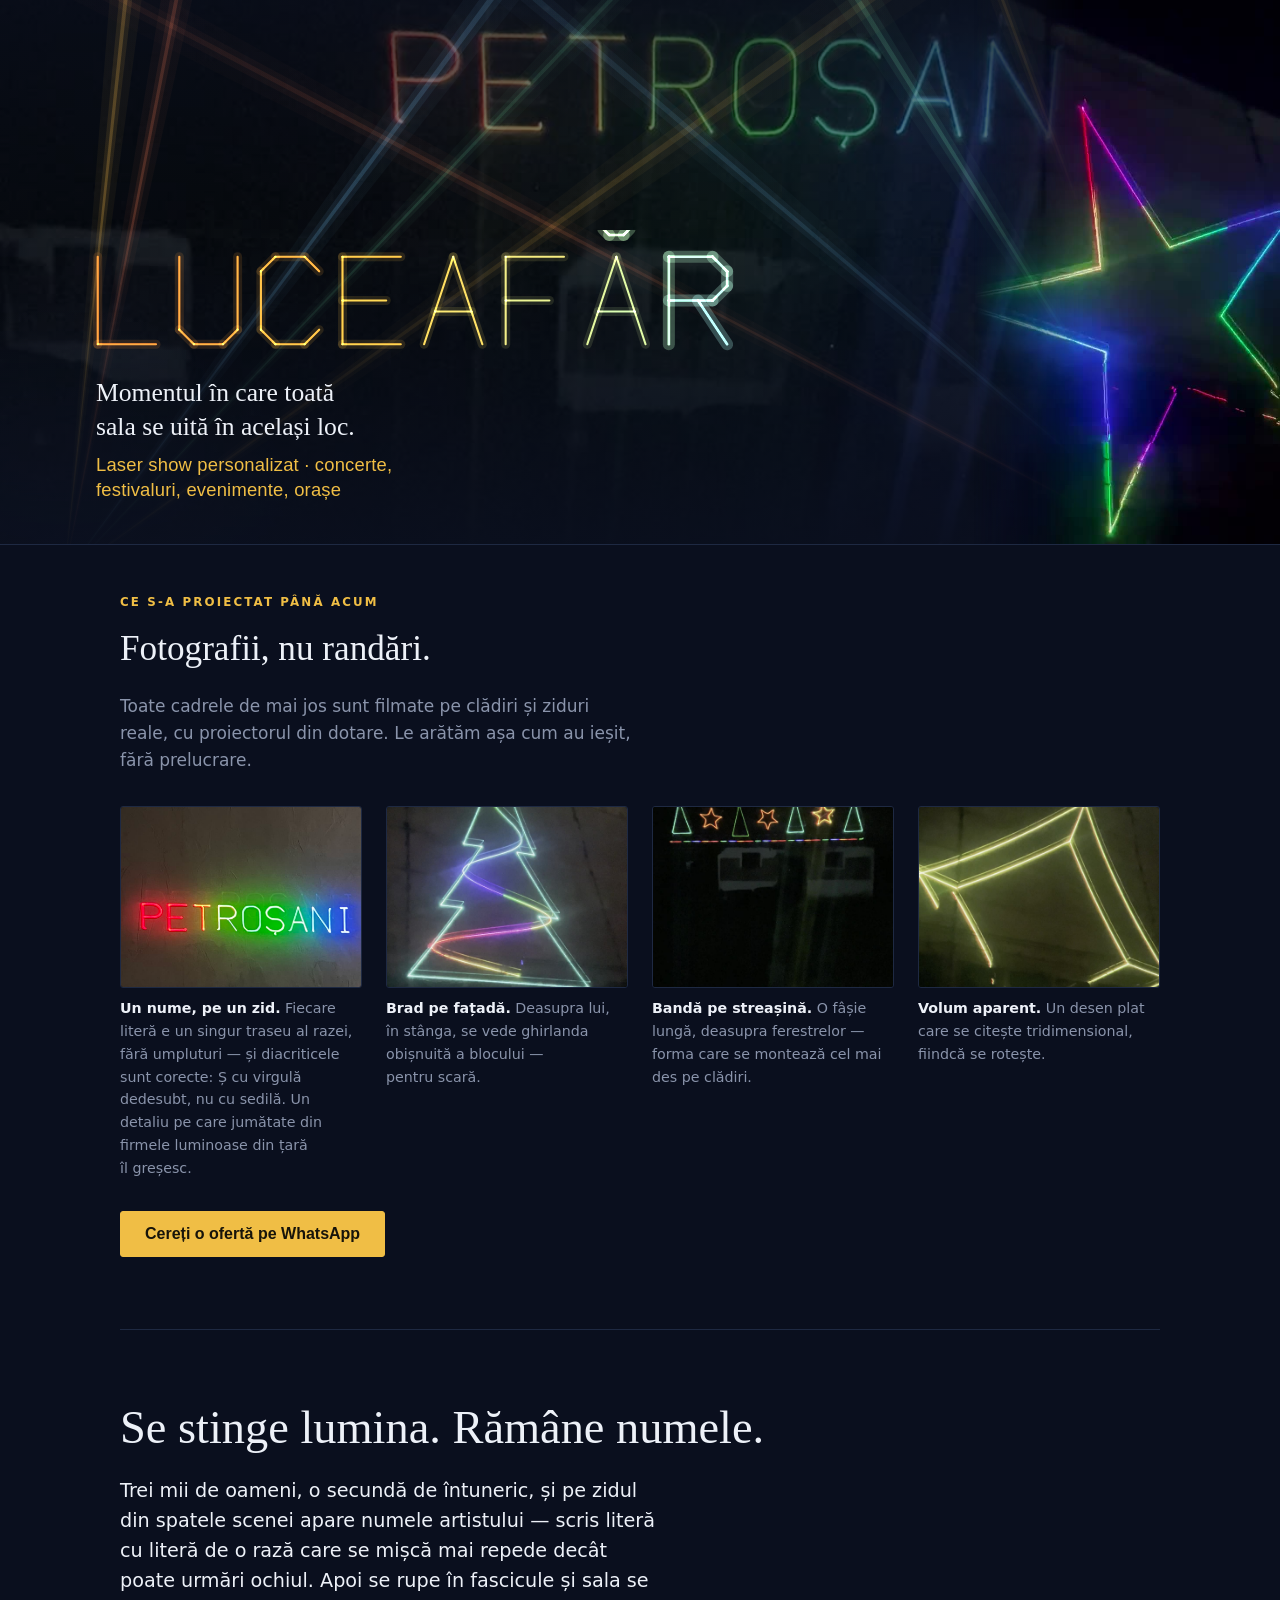
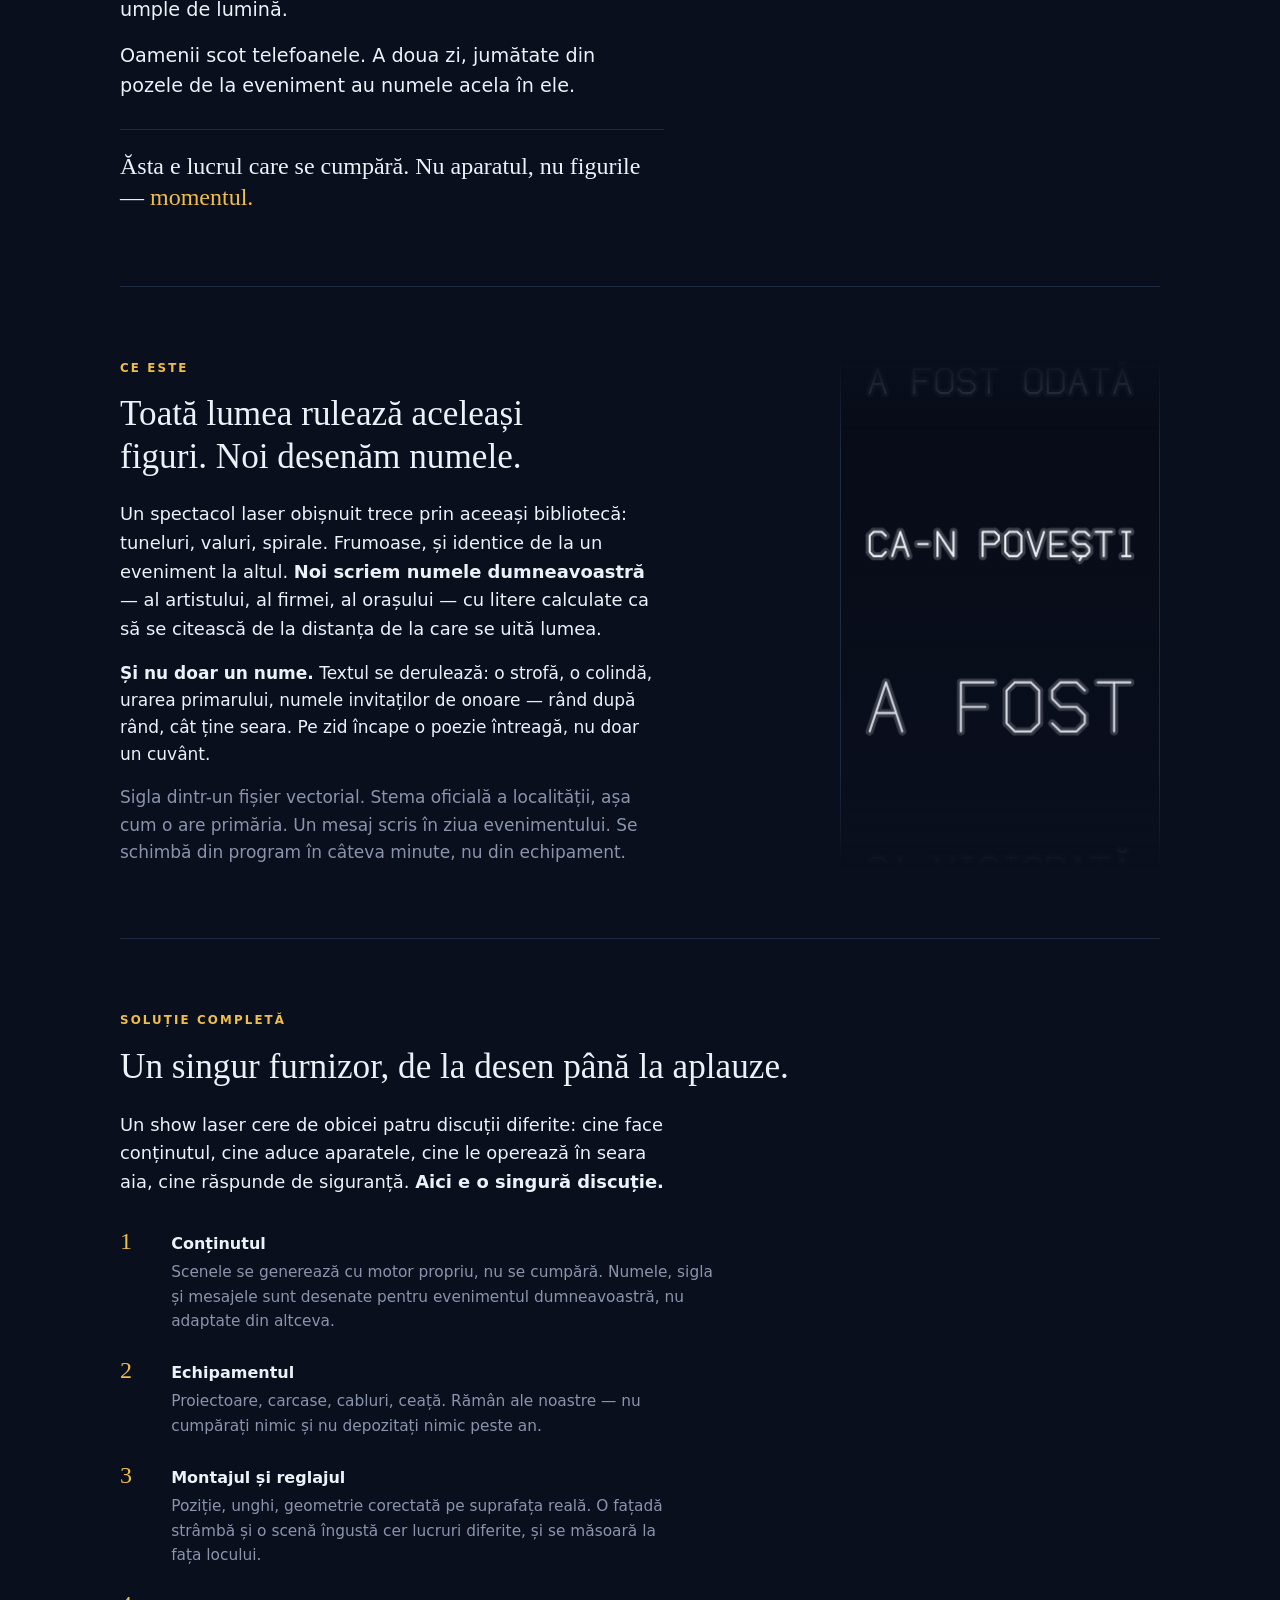
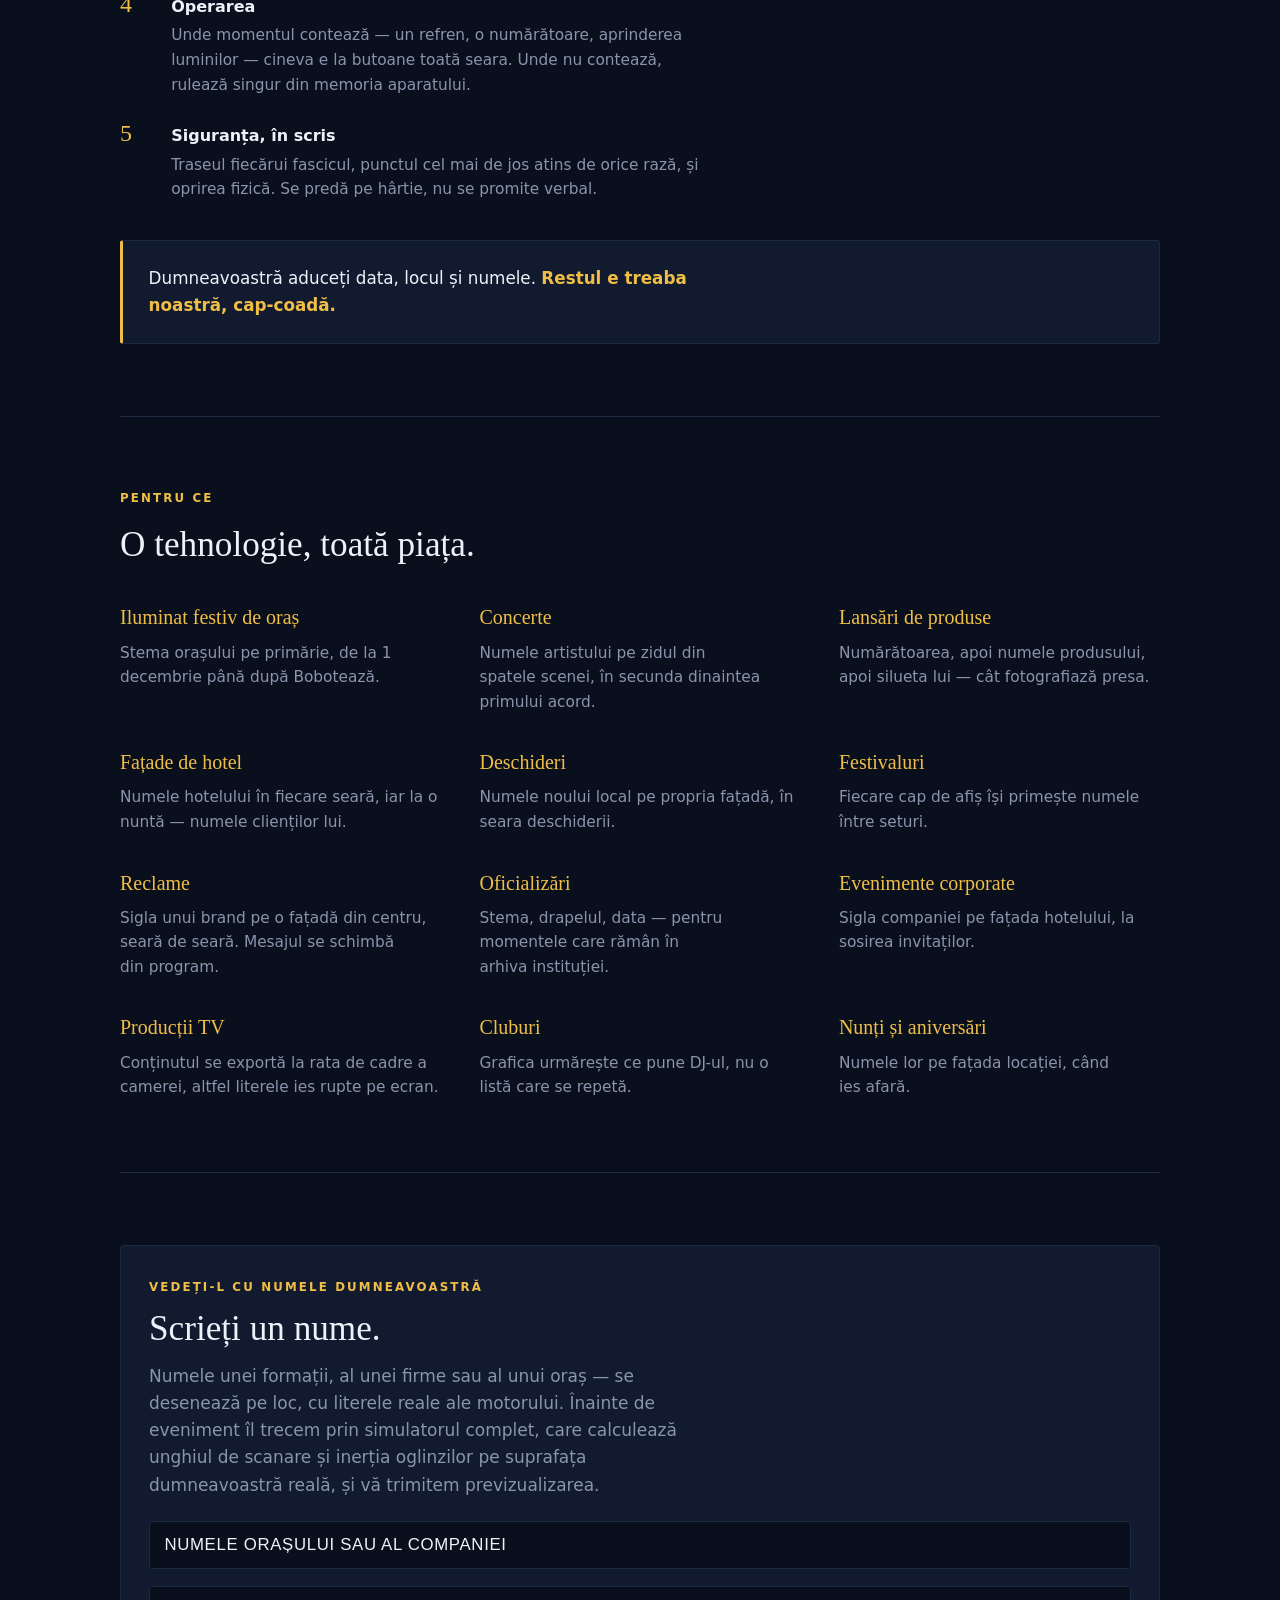
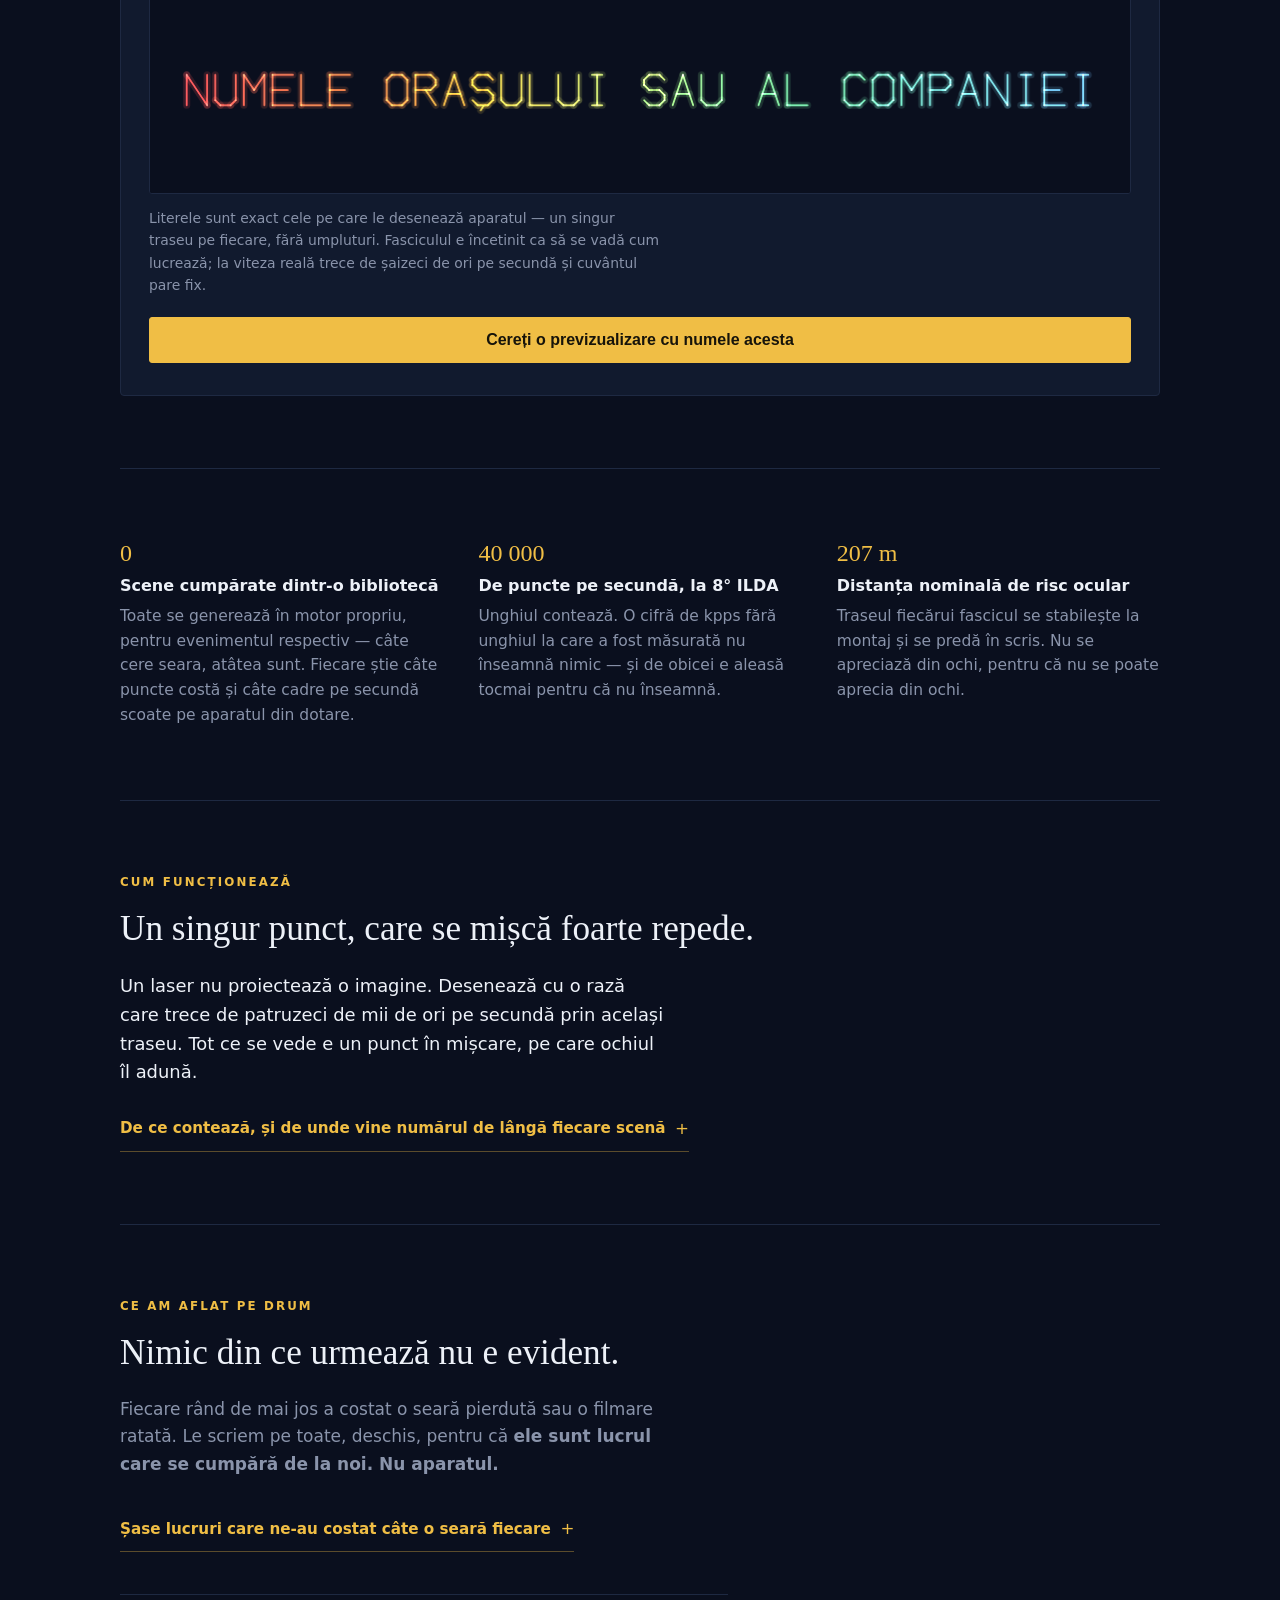
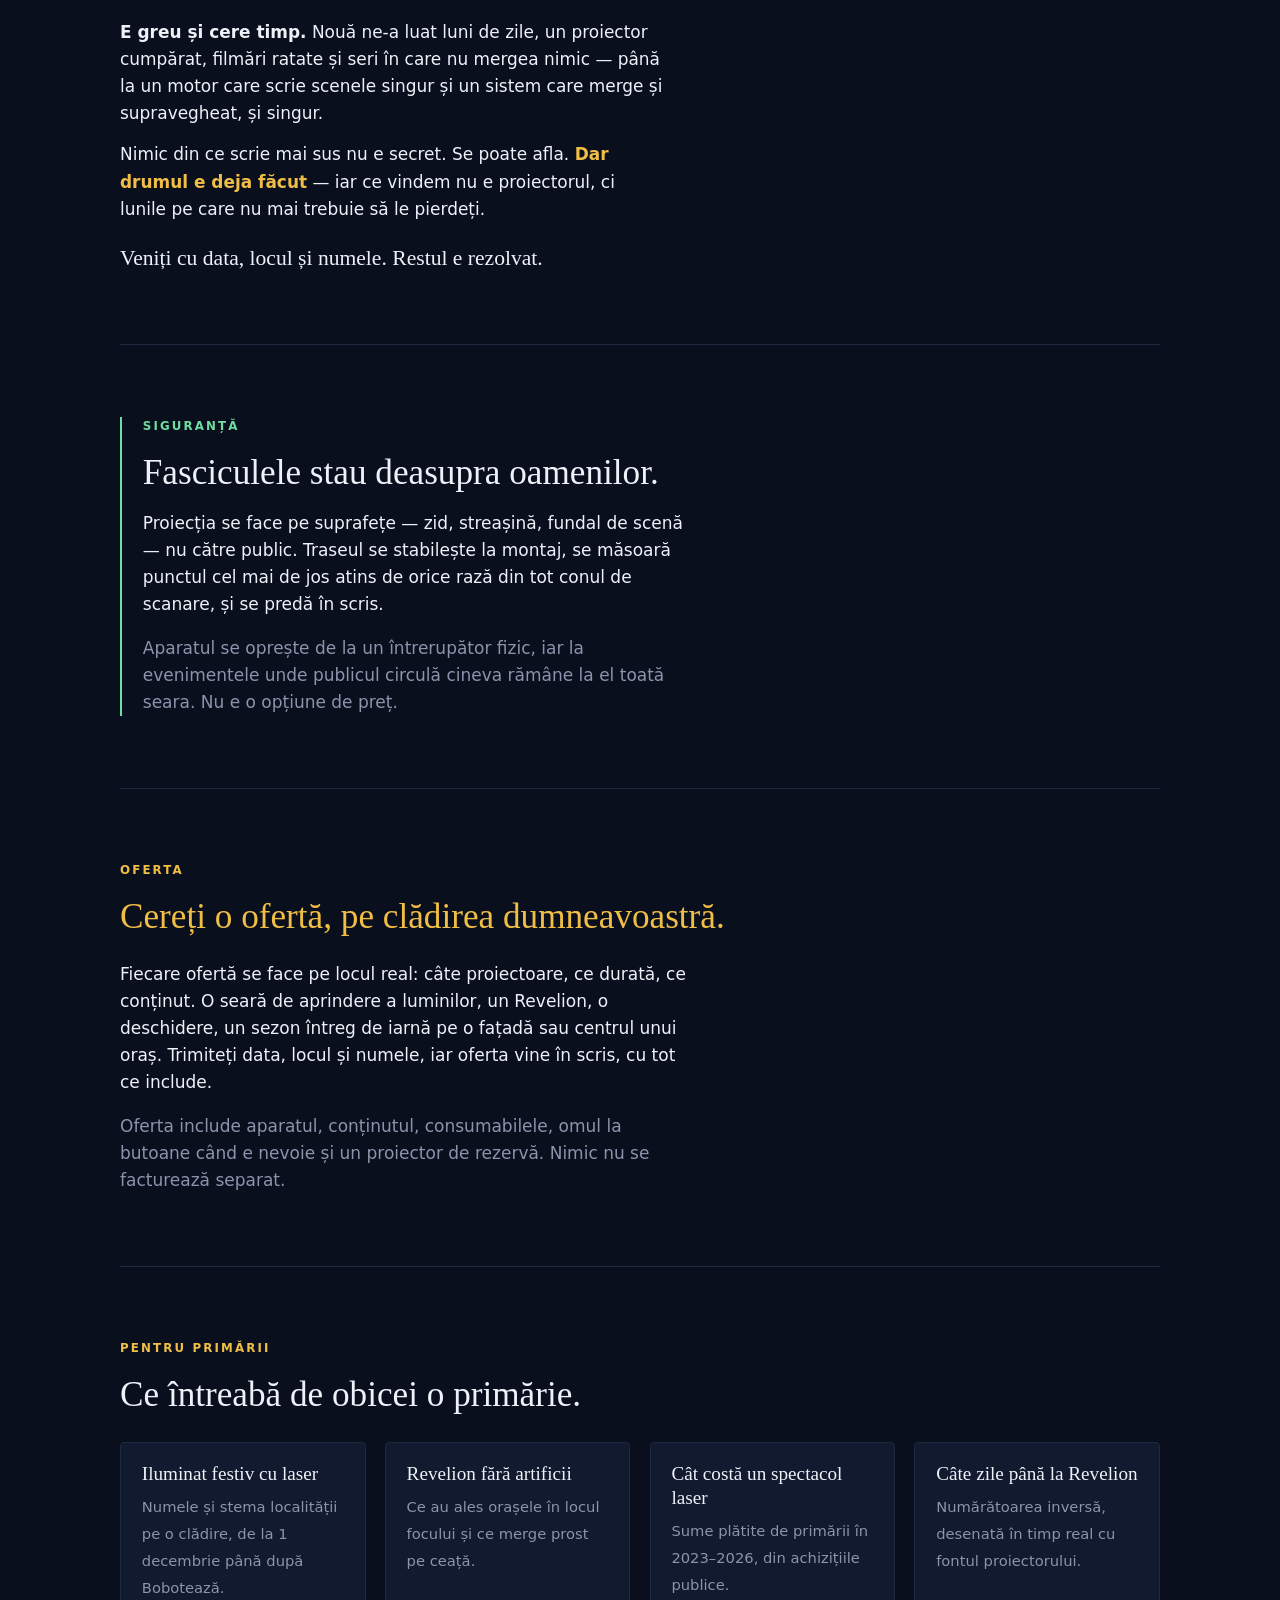
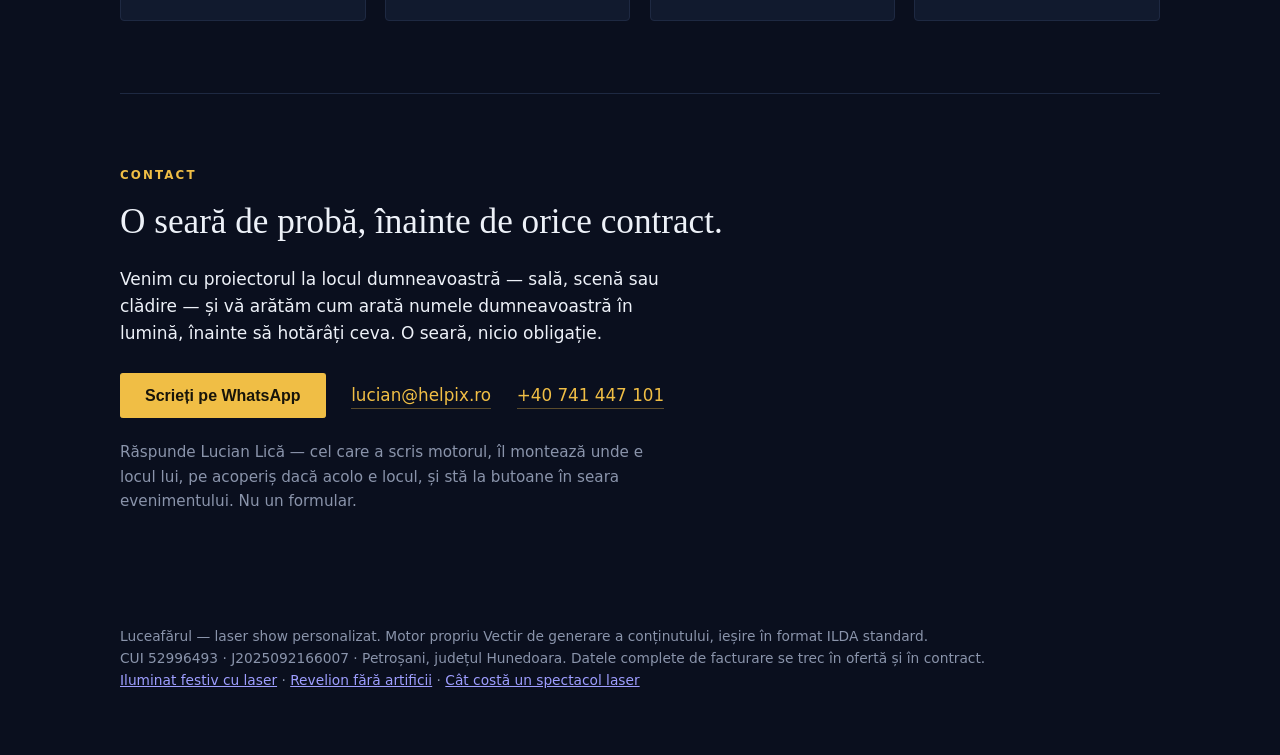
==== commit 0843a61f: "Keep WhatsApp a thumb away on phones A floating WhatsApp button on narrow screens, and an offer butt" ====
--- a/index.html
+++ b/index.html
@@ -63,6 +63,7 @@
           se rotește.</figcaption>
       </figure>
     </div>
+      <p style="margin-top:2rem"><a class="go" href="https://wa.me/40741447101?text=Bun%C4%83%20ziua%2C%20a%C8%99%20vrea%20o%20ofert%C4%83%20pentru%20un%20laser%20show." rel="noopener">Cereți o ofertă pe WhatsApp</a></p>
   </section>
 
   <section class="scene">
@@ -318,6 +319,8 @@
 
 </main>
 
+<a class="wa-float" href="https://wa.me/40741447101?text=Bun%C4%83%20ziua%2C%20a%C8%99%20vrea%20o%20ofert%C4%83%20pentru%20un%20laser%20show." rel="noopener" aria-label="Scrieți-ne pe WhatsApp">WhatsApp</a>
+
 <script>
   // Reduced motion: keep the footage on its first frame instead of looping it.
   if (matchMedia('(prefers-reduced-motion: reduce)').matches) {
--- a/style.css
+++ b/style.css
@@ -397,3 +397,14 @@
     .hero-text { z-index: 2; }
   }
   .first-look .plates { grid-template-columns: repeat(auto-fit, minmax(13rem, 1fr)); }
+
+  /* On a phone the contact is a thumb away at every scroll position, not only at the end. */
+  .wa-float { display: none; }
+  @media (max-width: 48rem) {
+    .wa-float { display: inline-flex; align-items: center; position: fixed; z-index: 10;
+      right: 1rem; bottom: calc(env(safe-area-inset-bottom, 0px) + 1rem);
+      font: 600 .95rem Archivo, sans-serif; color: #17140A; background: var(--gold);
+      border-radius: 999px; padding: .75rem 1.15rem; text-decoration: none;
+      box-shadow: 0 6px 22px rgba(0,0,0,.45); }
+    body { padding-bottom: 4.5rem; }
+  }
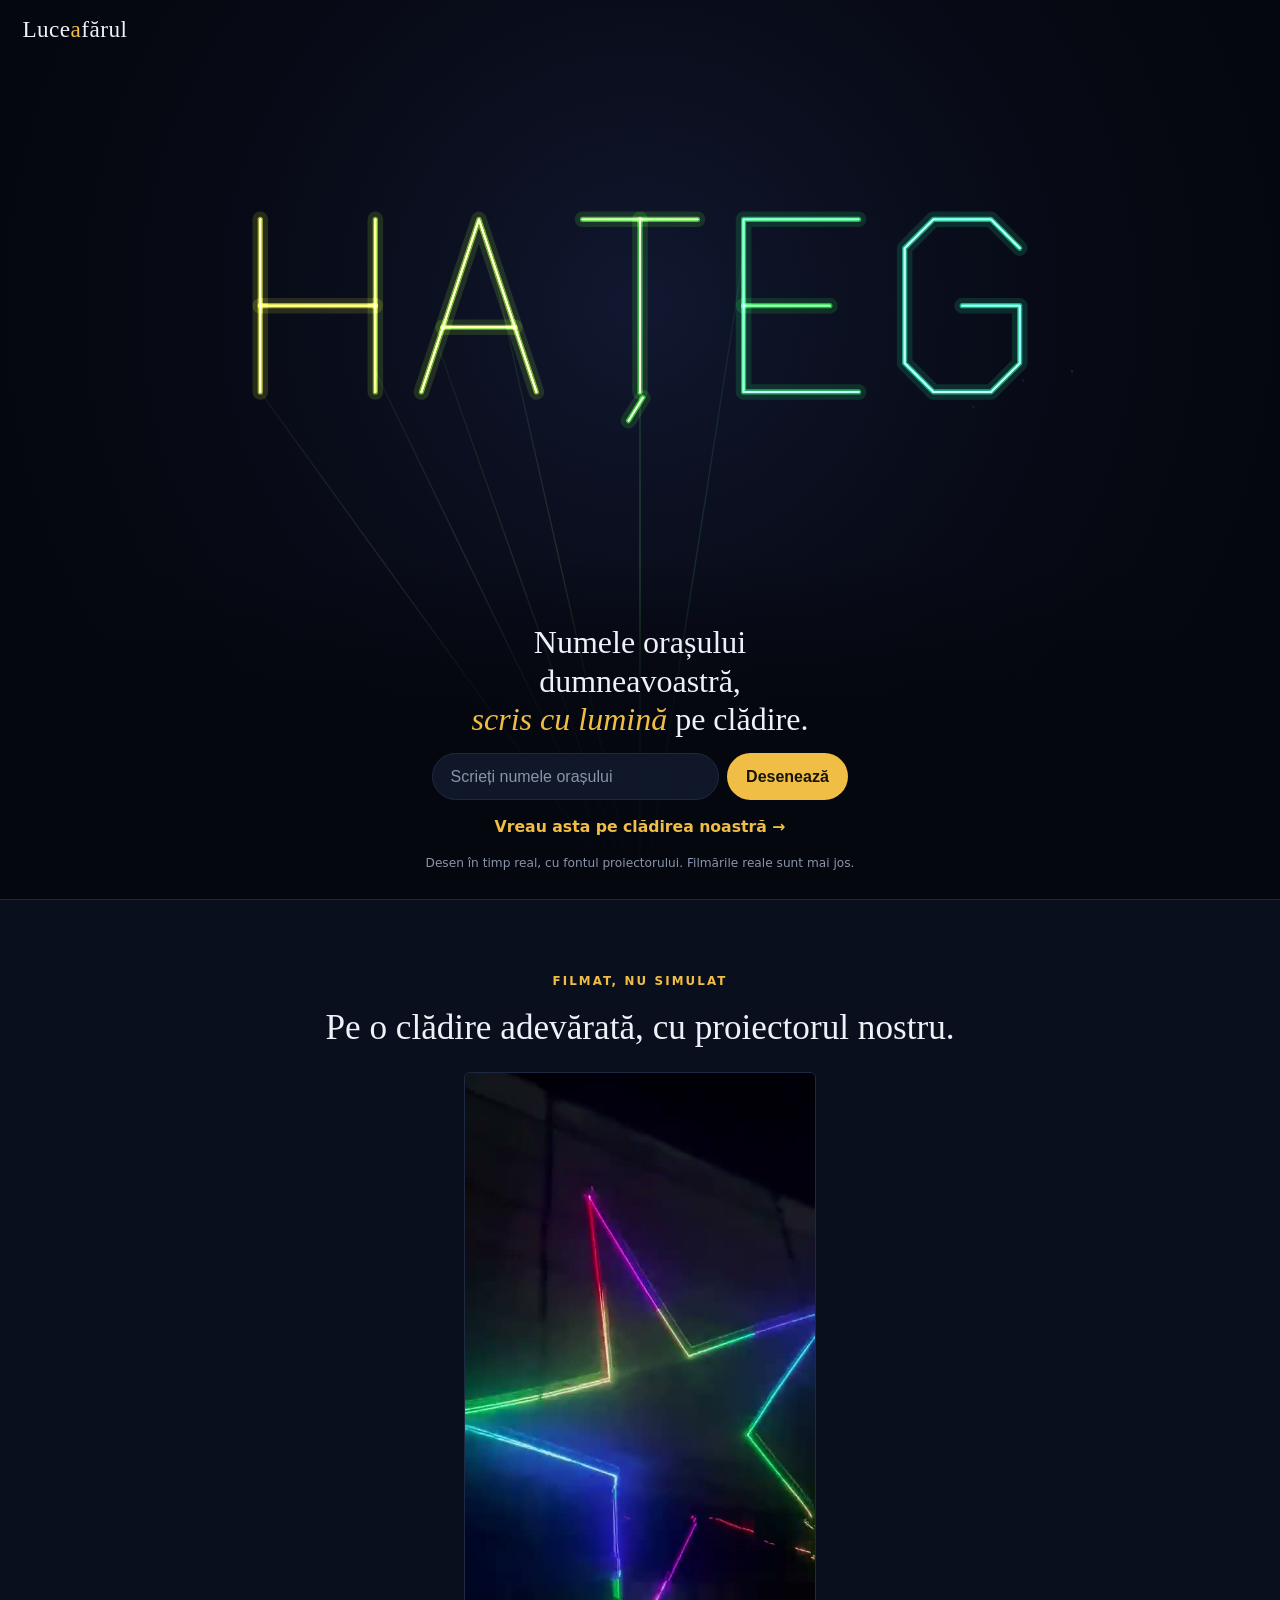
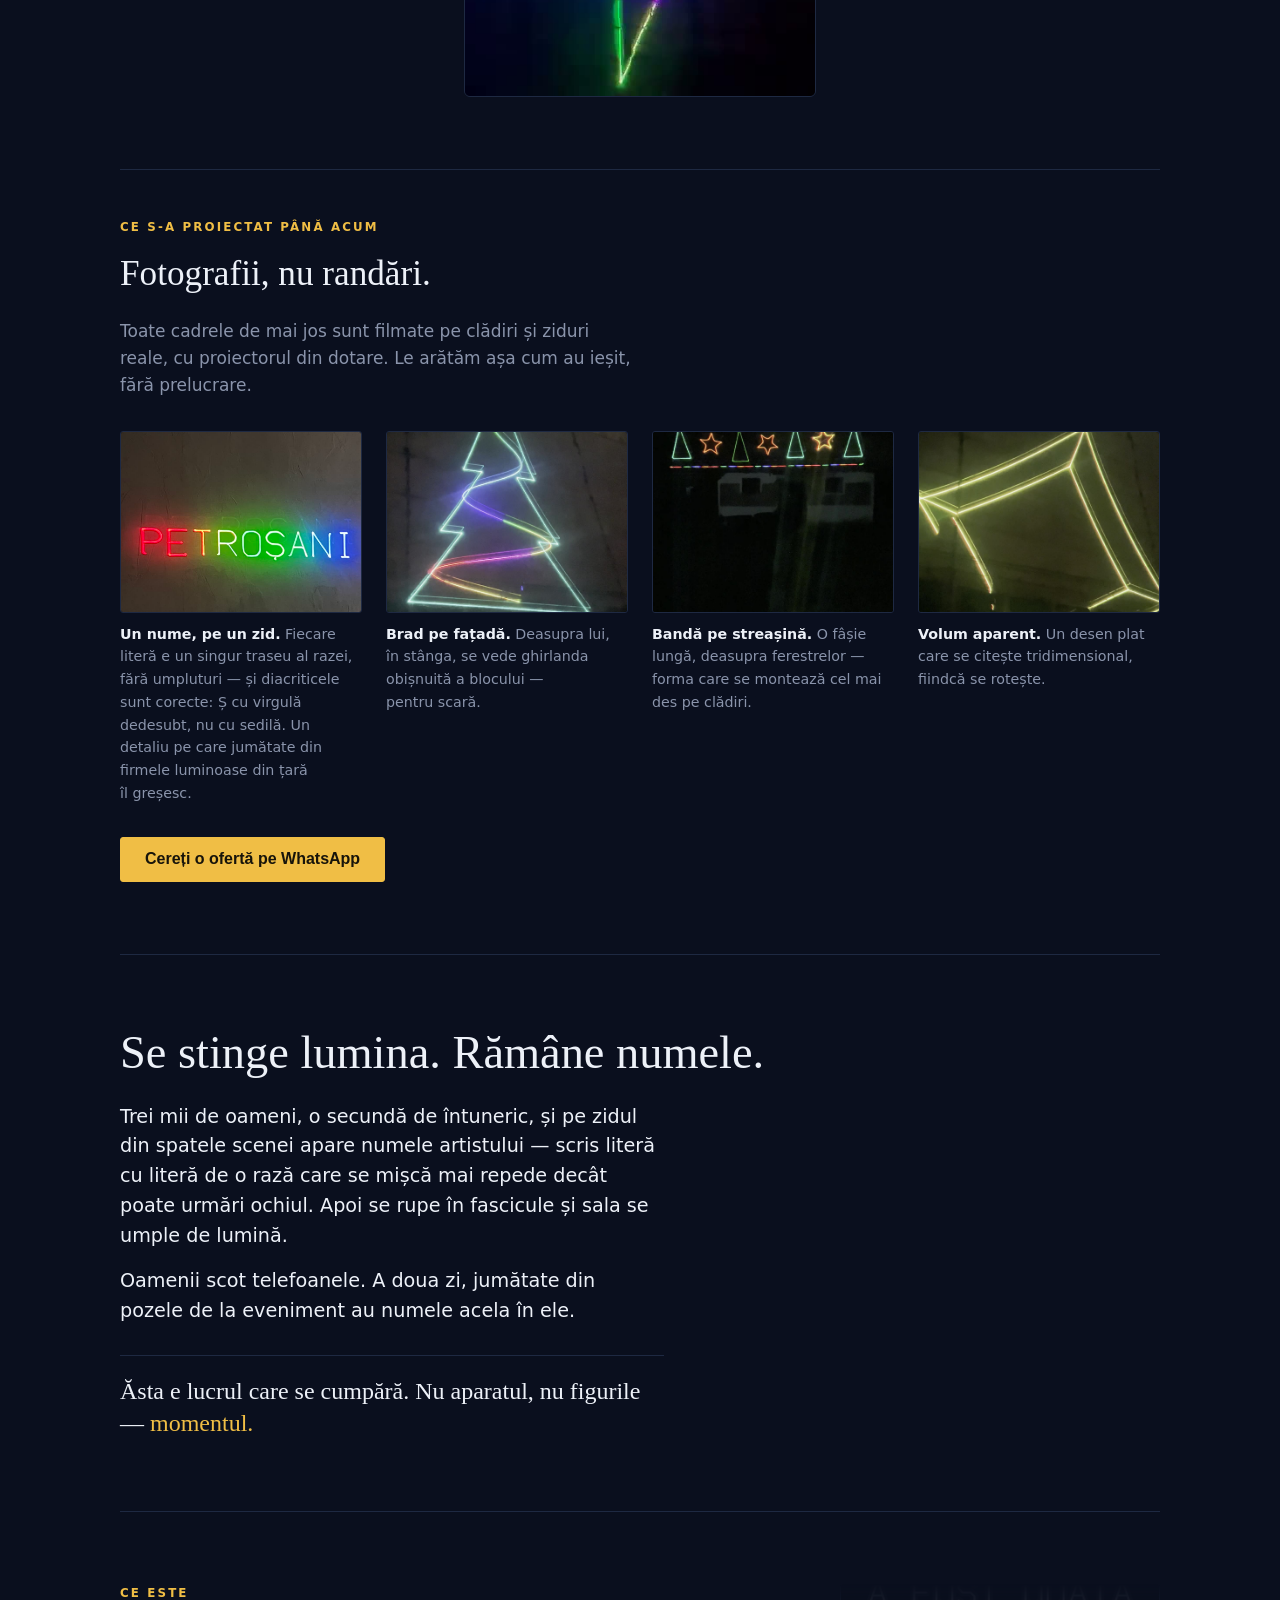
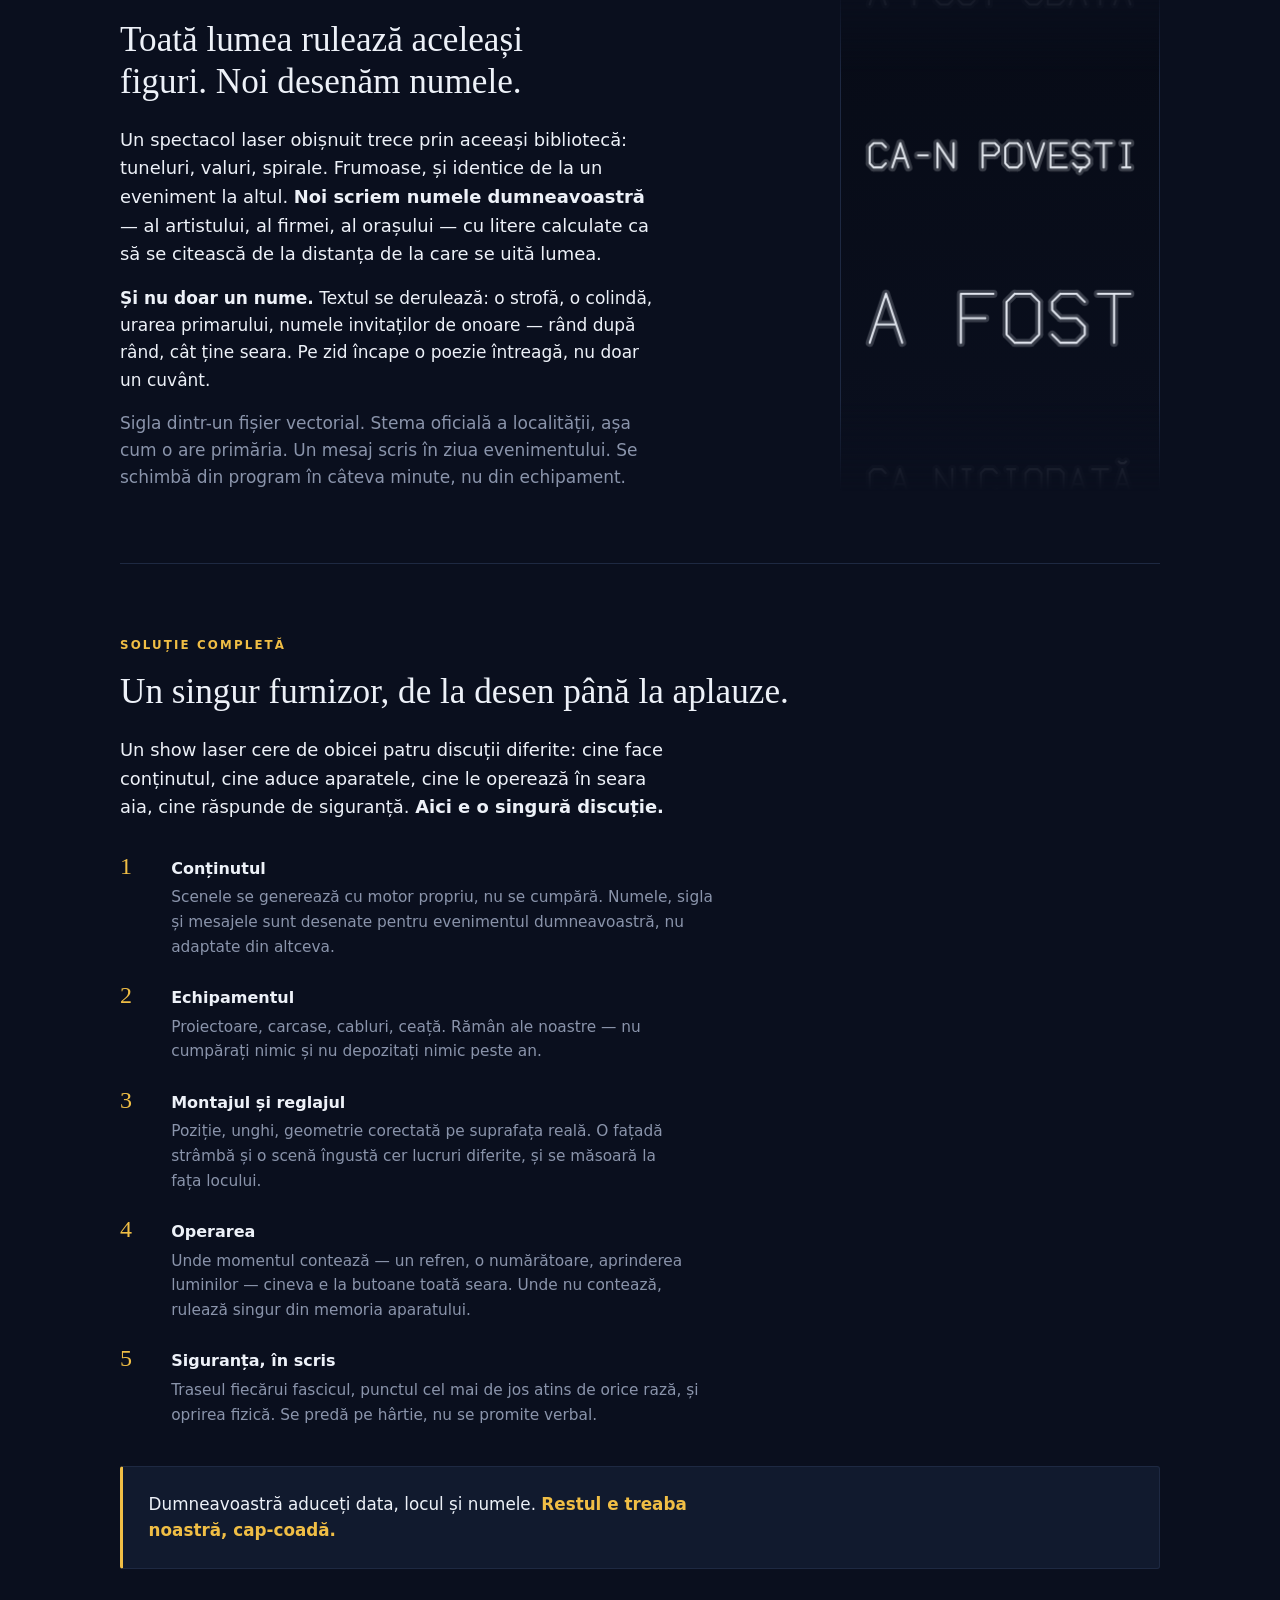
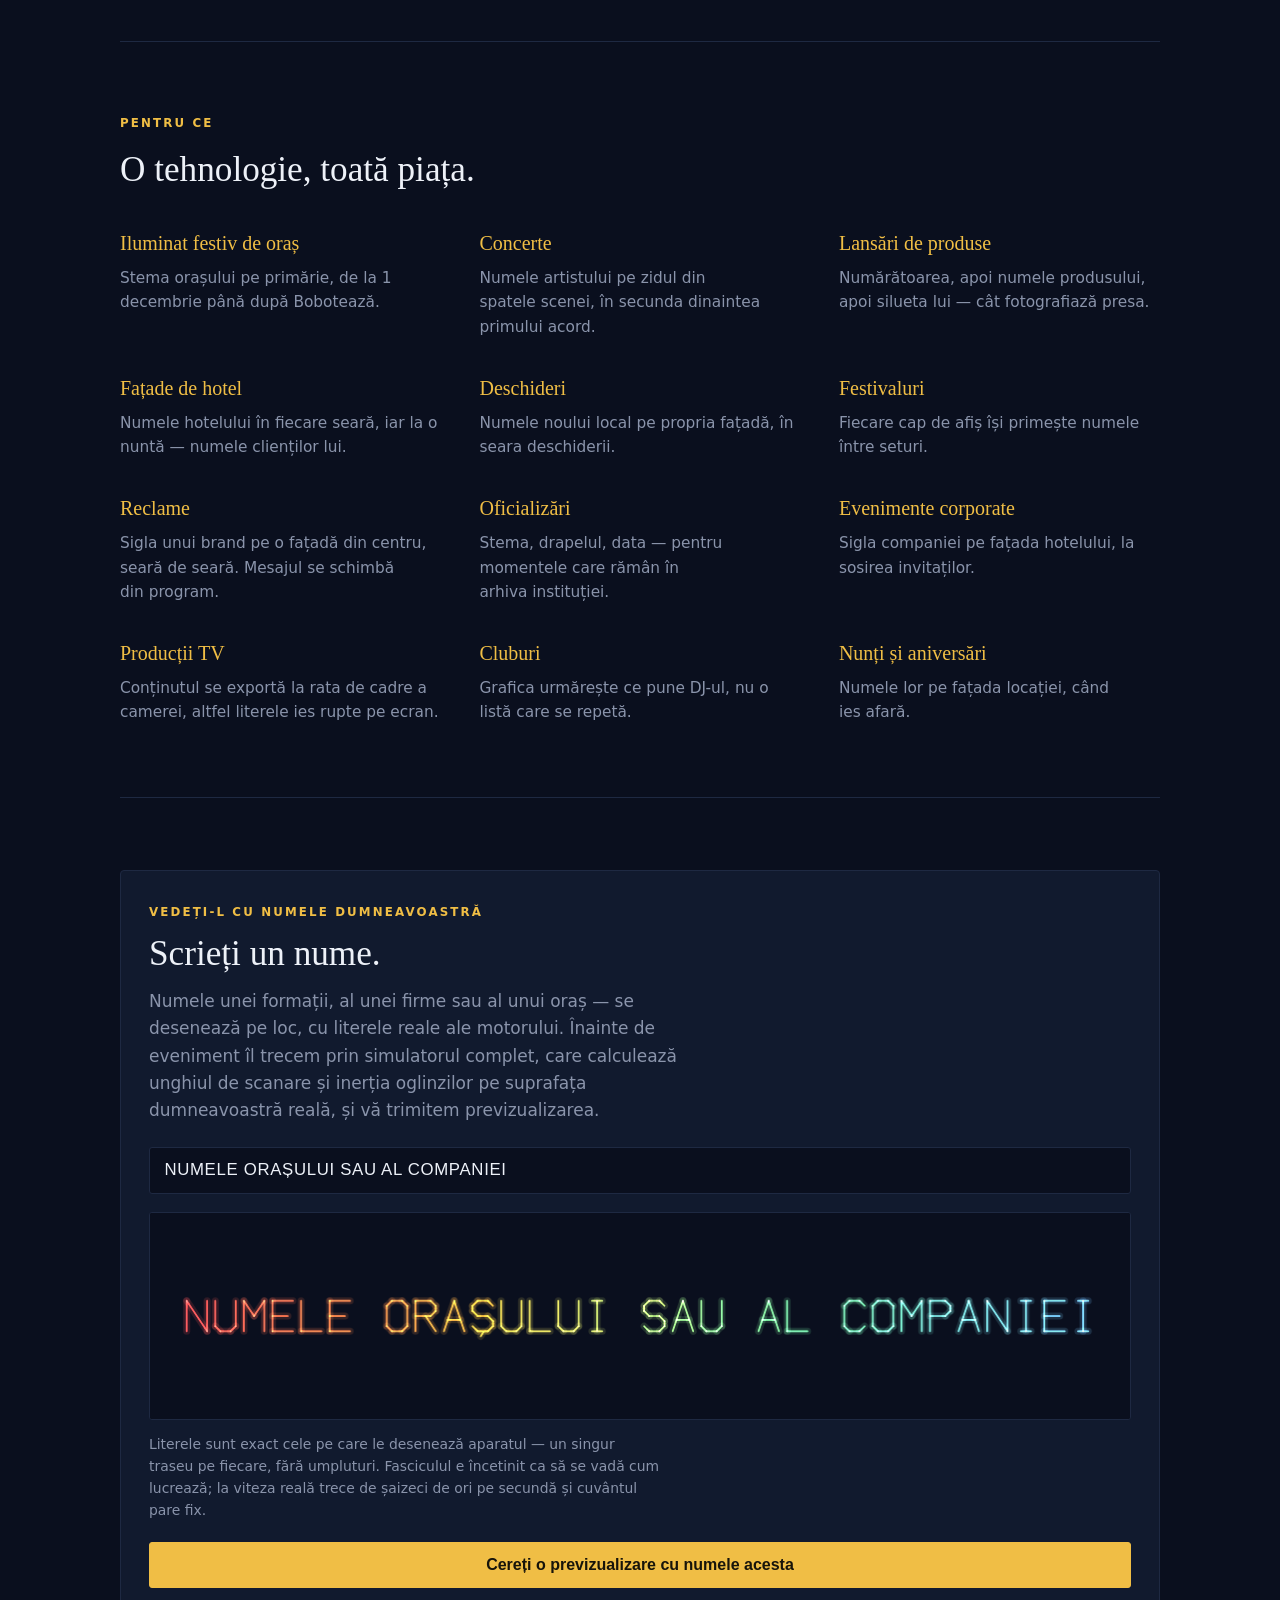
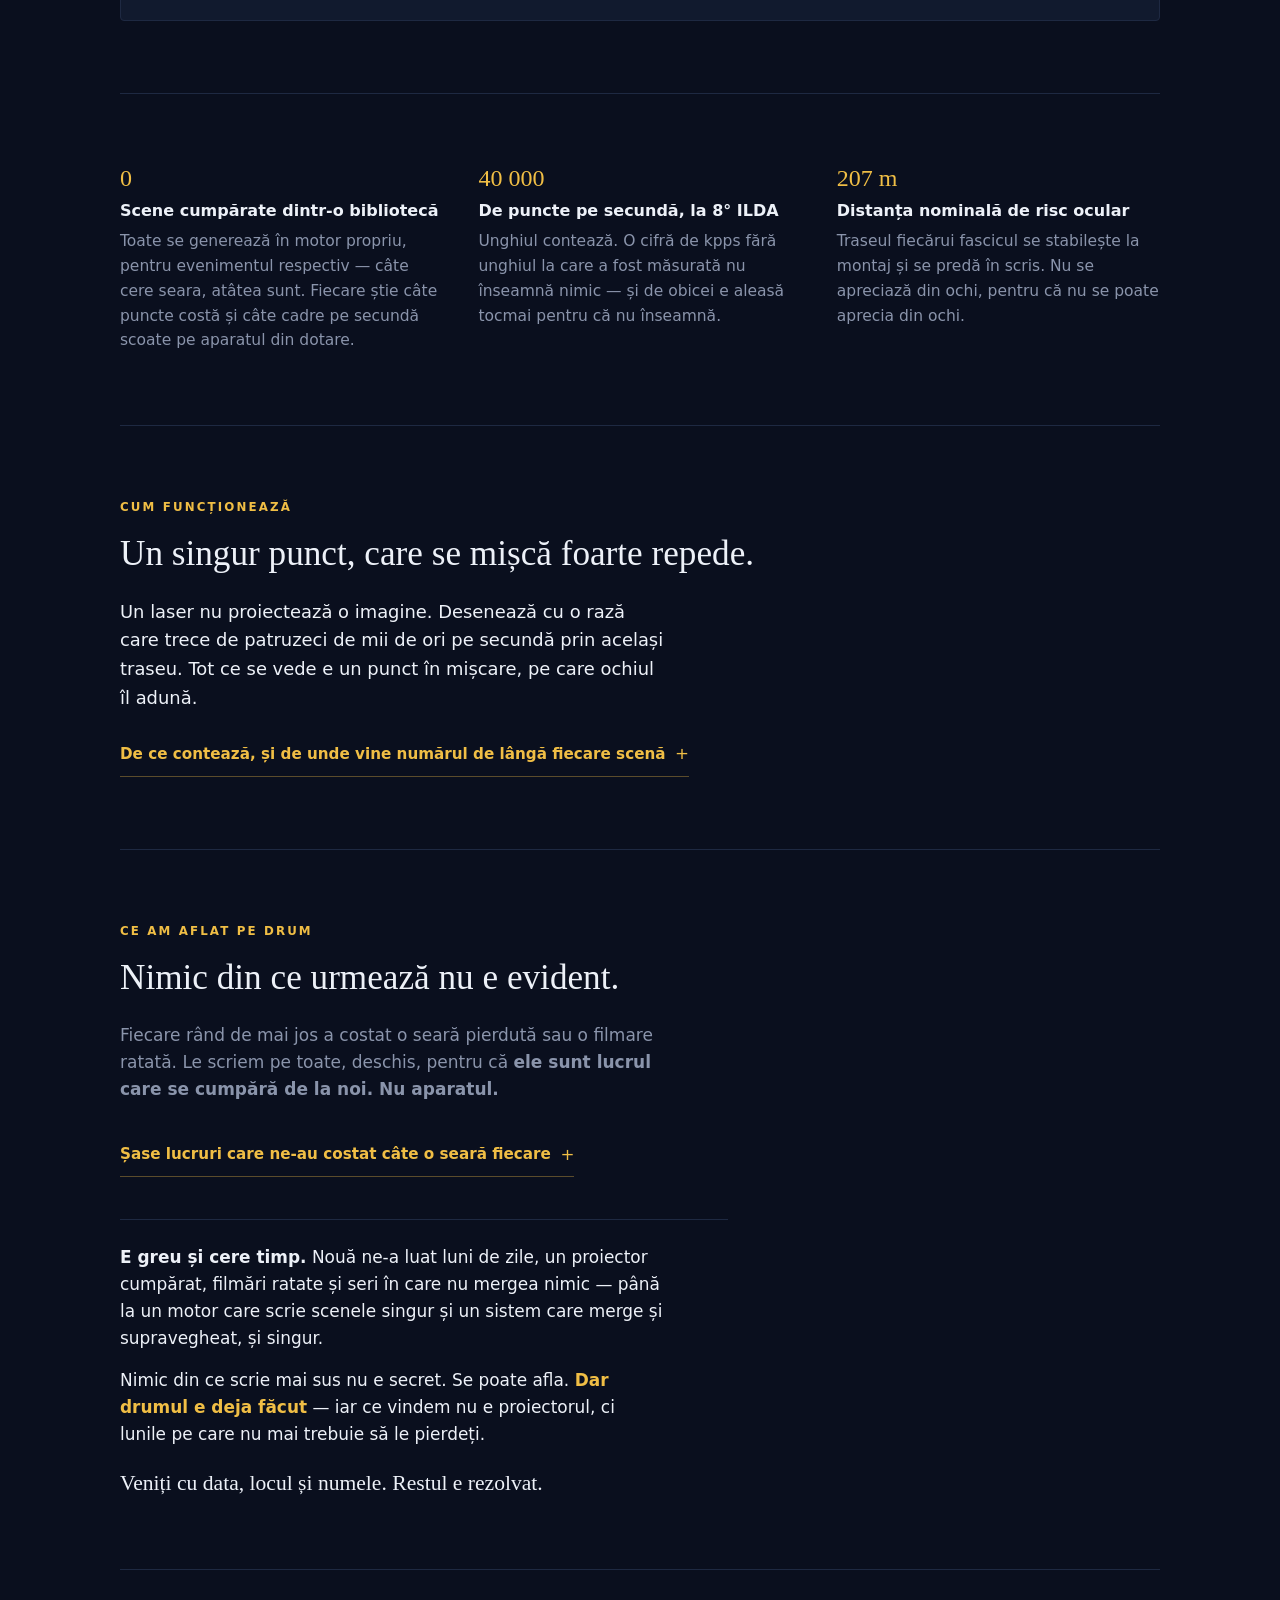
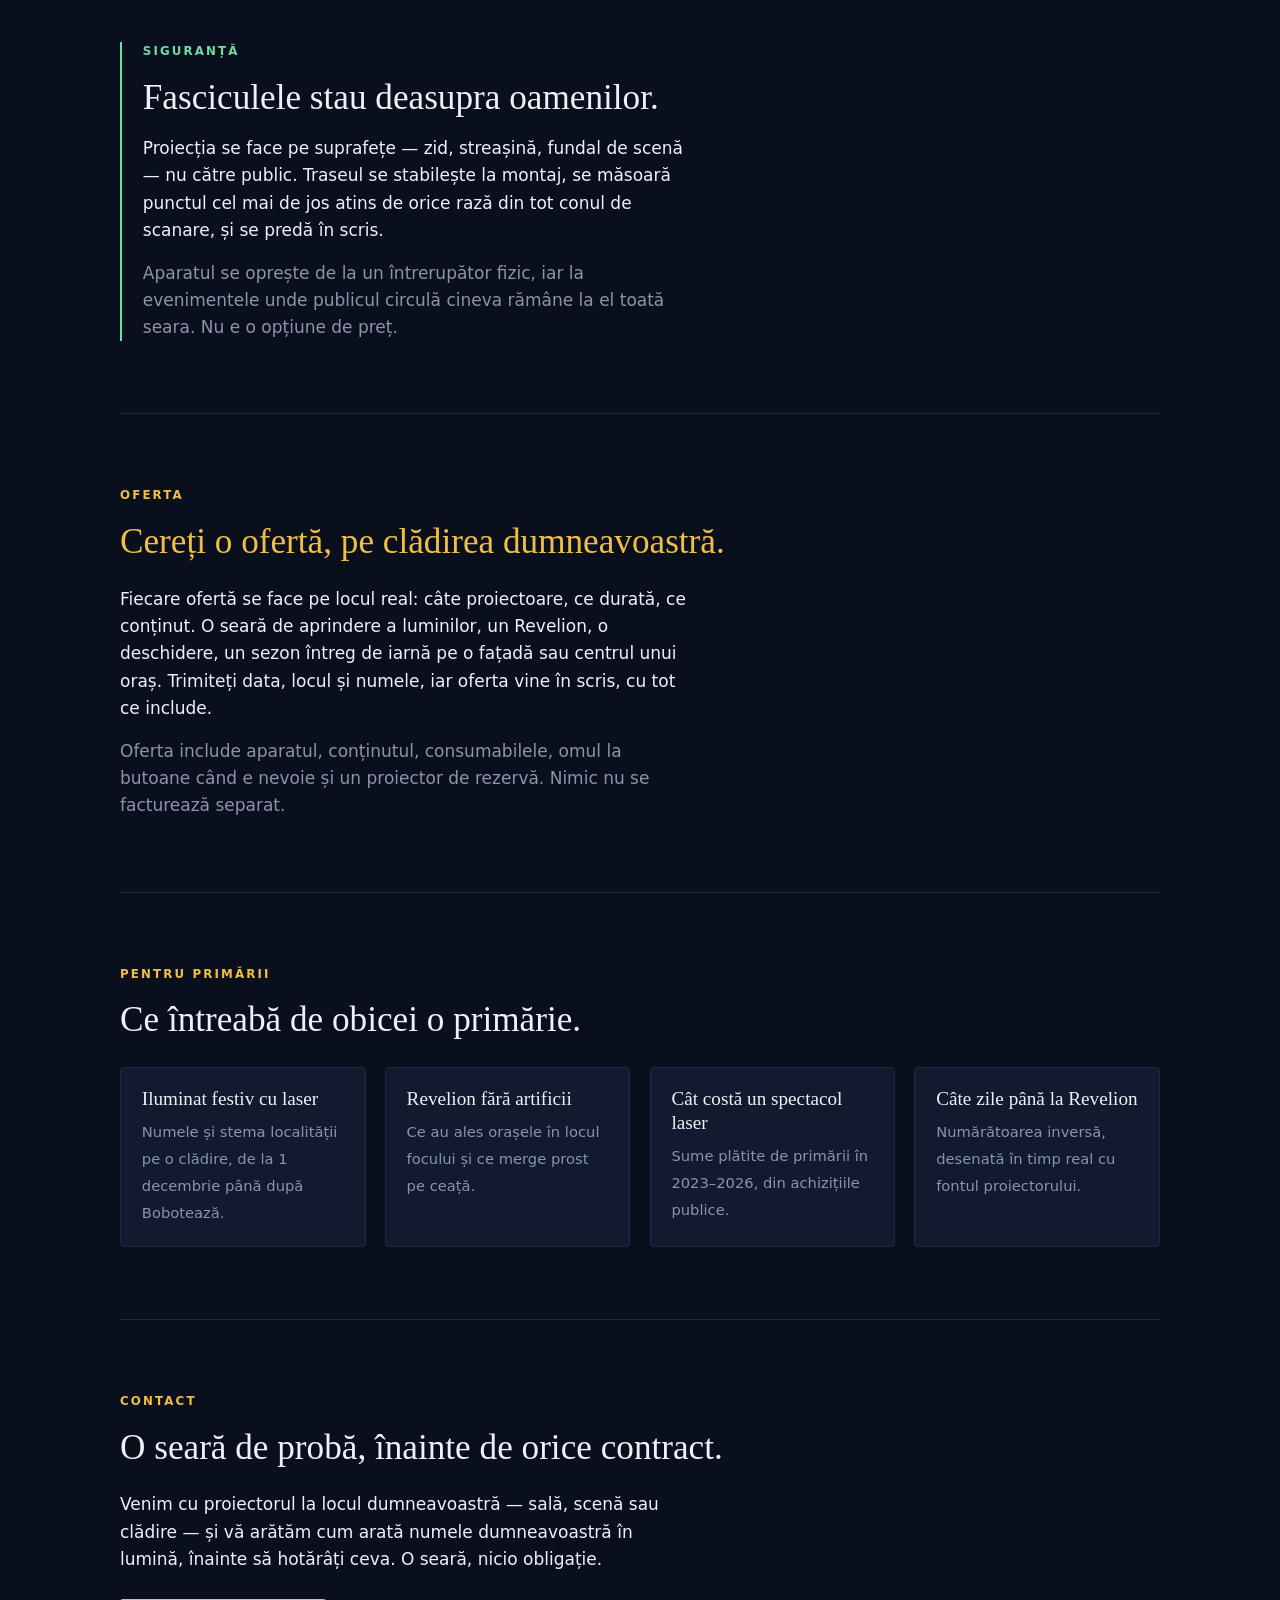
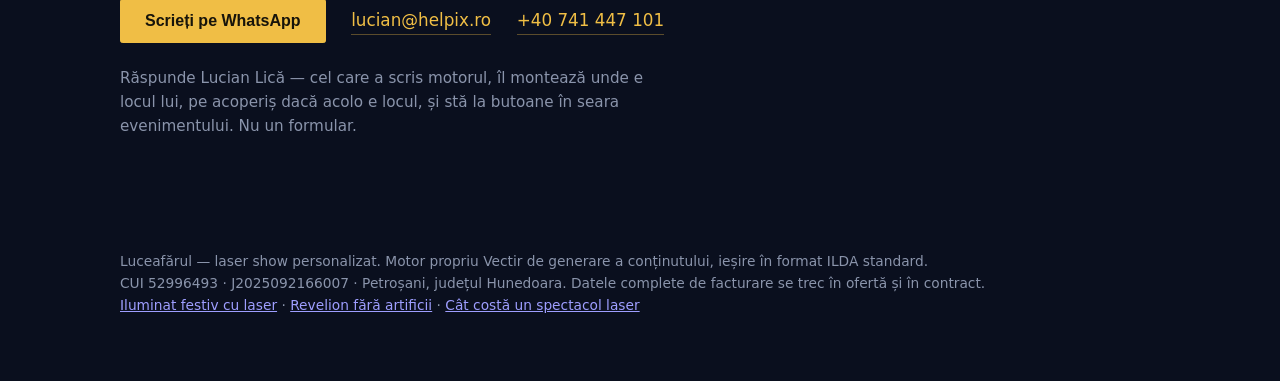
==== commit 226151a5: "Open on a beam writing a town's name The hero is now the product working: a projector at the foot of" ====
--- a/index.html
+++ b/index.html
@@ -19,21 +19,30 @@
 </head>
 <body style="margin:0">
 
-<header class="hero">
-  <img class="hero-img" src="img/hero.jpg" alt="Un nume desenat cu laser pe fațada unei clădiri, noaptea">
-  <video class="hero-vid" src="img/show.mp4" poster="img/show-poster.jpg" autoplay muted loop playsinline preload="auto"
-    aria-label="Filmare reală: brad, Moș Crăciun, stea, casă și bandă festivă desenate cu laser pe o clădire"></video>
-  <div class="hero-veil"></div>
-  <canvas id="heroBeams" aria-hidden="true"></canvas>
-  <div class="hero-text"><div class="hero-inner">
-    <h1 class="mark visually-hidden">Luceafărul</h1>
-    <canvas id="heroLaser" aria-hidden="true"></canvas>
-    <p class="tagline">Momentul în care toată sala se uită în același loc.<br>
-      <span class="sub">Laser show personalizat · concerte, festivaluri, evenimente, orașe</span></p>
-  </div></div>
+<header class="show">
+  <canvas id="show" aria-hidden="true"></canvas>
+  <p class="show-brand">Luce<span>a</span>fărul</p>
+  <h1 class="visually-hidden">Luceafărul — numele orașului, scris cu laser pe clădire</h1>
+  <div class="show-ui">
+    <p class="show-line">Numele orașului dumneavoastră,<br><em>scris cu lumină</em> pe clădire.</p>
+    <form class="show-try" id="tryForm" autocomplete="off">
+      <label class="visually-hidden" for="tryName">Numele orașului</label>
+      <input id="tryName" type="text" maxlength="18" placeholder="Scrieți numele orașului" enterkeyhint="go">
+      <button type="submit">Desenează</button>
+    </form>
+    <a class="show-wa" id="tryWa" href="https://wa.me/40741447101?text=Bun%C4%83%20ziua.%20A%C8%99%20vrea%20numele%20ora%C8%99ului%20scris%20cu%20laser%20pe%20o%20cl%C4%83dire." rel="noopener">Vreau asta pe clădirea noastră →</a>
+    <p class="show-note">Desen în timp real, cu fontul proiectorului. Filmările reale sunt mai jos.</p>
+  </div>
 </header>
 
 <main class="shell">
+
+  <section class="filmed">
+    <p class="kicker">Filmat, nu simulat</p>
+    <h2>Pe o clădire adevărată, cu proiectorul nostru.</h2>
+    <video class="filmed-vid" src="img/show.mp4" poster="img/show-poster.jpg" autoplay muted loop playsinline preload="metadata"
+      aria-label="Filmare reală: brad, Moș Crăciun, stea, casă și bandă festivă desenate cu laser pe o clădire"></video>
+  </section>
 
   <section class="first-look">
     <p class="kicker">Ce s-a proiectat până acum</p>
@@ -324,12 +333,11 @@
 <script>
   // Reduced motion: keep the footage on its first frame instead of looping it.
   if (matchMedia('(prefers-reduced-motion: reduce)').matches) {
-    const v = document.querySelector('.hero-vid'); if (v) { v.removeAttribute('autoplay'); v.pause(); }
+    const v = document.querySelector('.filmed-vid'); if (v) { v.removeAttribute('autoplay'); v.pause(); }
   }
 </script>
 <script src="glyphs.js"></script>
-<script src="hero.js"></script>
-<script src="beams.js"></script>
+<script src="show.js"></script>
 <script src="verse.js"></script>
 <script src="sim.js"></script>
 <script src="link.js"></script>
--- a/style.css
+++ b/style.css
@@ -408,3 +408,38 @@
       box-shadow: 0 6px 22px rgba(0,0,0,.45); }
     body { padding-bottom: 4.5rem; }
   }
+
+  /* ---------- The show: a beam writing a town's name, first thing on screen ---------- */
+
+  .show { position: relative; height: 100svh; min-height: 34rem; max-height: 62rem; overflow: hidden;
+    background: #05070f; border-bottom: 1px solid var(--edge); }
+  #show { position: absolute; inset: 0; width: 100%; height: 100%; display: block; }
+  .show-brand { position: absolute; top: calc(env(safe-area-inset-top, 0px) + 1.1rem); left: 1.4rem; margin: 0;
+    font: 300 1.45rem/1 Newsreader, Georgia, serif; color: var(--snow); letter-spacing: .02em; z-index: 2; }
+  .show-brand span { color: var(--gold); }
+  .show-ui { position: absolute; left: 0; right: 0; bottom: 0; z-index: 2;
+    padding: 4rem 1.4rem calc(env(safe-area-inset-bottom, 0px) + 1.6rem);
+    background: linear-gradient(180deg, rgba(5,7,15,0) 0%, rgba(5,7,15,.82) 38%, #05070f 100%);
+    display: flex; flex-direction: column; align-items: center; text-align: center; gap: .9rem; }
+  .show-line { margin: 0; max-width: 26rem; font: 400 clamp(1.35rem, 5.4vw, 2rem)/1.2 Newsreader, Georgia, serif;
+    color: var(--snow); text-wrap: balance; }
+  .show-line em { font-style: italic; color: var(--gold); }
+  .show-try { display: flex; gap: .5rem; width: 100%; max-width: 26rem; }
+  .show-try input { flex: 1 1 auto; min-width: 0; font: 500 1rem Archivo, sans-serif; letter-spacing: .03em;
+    text-transform: uppercase; color: var(--snow); background: rgba(17,26,46,.85);
+    border: 1px solid var(--edge); border-radius: 999px; padding: .85rem 1.1rem; }
+  .show-try input::placeholder { text-transform: none; letter-spacing: 0; color: var(--muted); }
+  .show-try input:focus-visible { outline: 2px solid var(--gold); outline-offset: 2px; }
+  .show-try button { flex: 0 0 auto; font: 600 1rem Archivo, sans-serif; color: #17140A; background: var(--gold);
+    border: 0; border-radius: 999px; padding: .85rem 1.2rem; cursor: pointer; }
+  .show-wa { color: var(--gold); font-weight: 600; text-decoration: none; font-size: .98rem; }
+  .show-note { margin: 0; color: var(--muted); font-size: .76rem; }
+
+  section.filmed { text-align: center; }
+  section.filmed p, section.filmed h2 { margin-left: auto; margin-right: auto; }
+  .filmed-vid { display: block; margin: 0 auto; width: min(100%, 22rem); aspect-ratio: 9 / 16;
+    object-fit: cover; border-radius: 6px; border: 1px solid var(--edge); background: #000; }
+
+  /* The floating WhatsApp button would sit on top of the hero's own call to action. */
+  @media (max-width: 48rem) { .wa-float { transition: opacity .2s; } }
+  .wa-float.away { opacity: 0; pointer-events: none; }
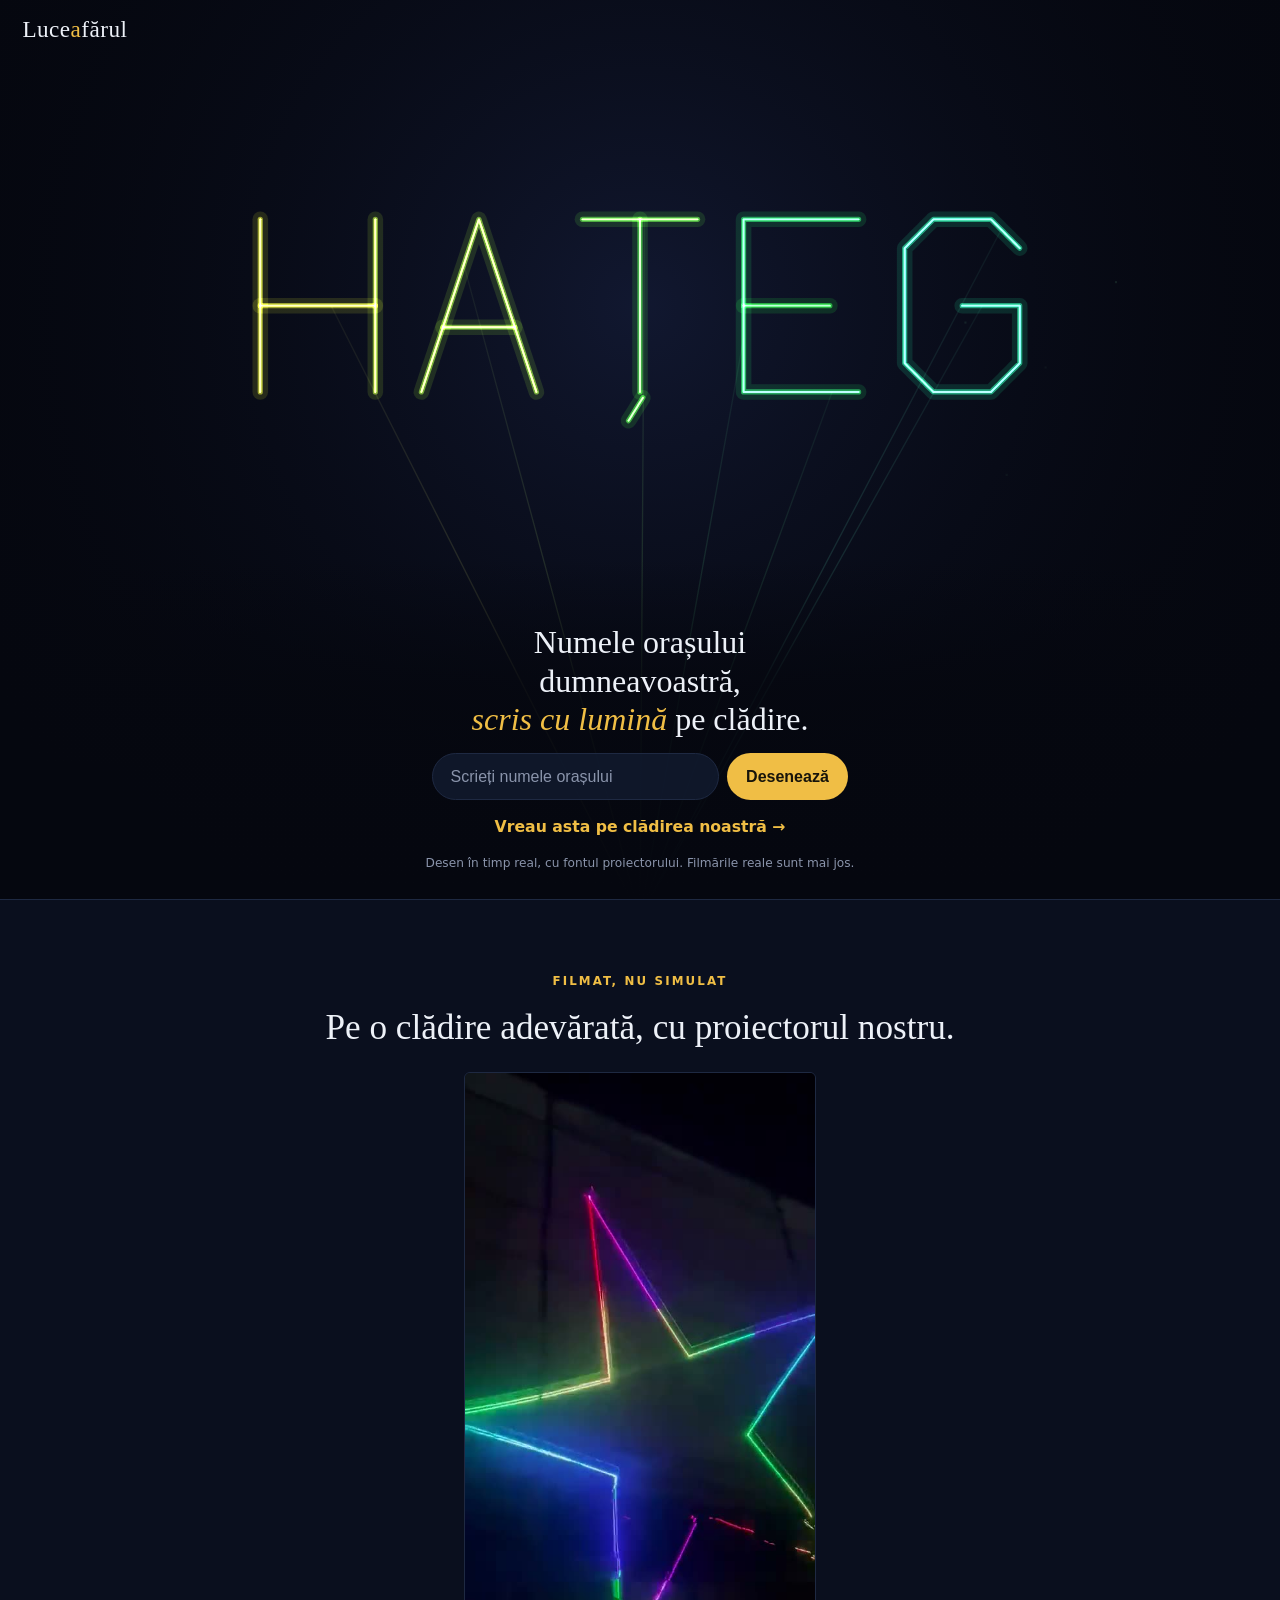
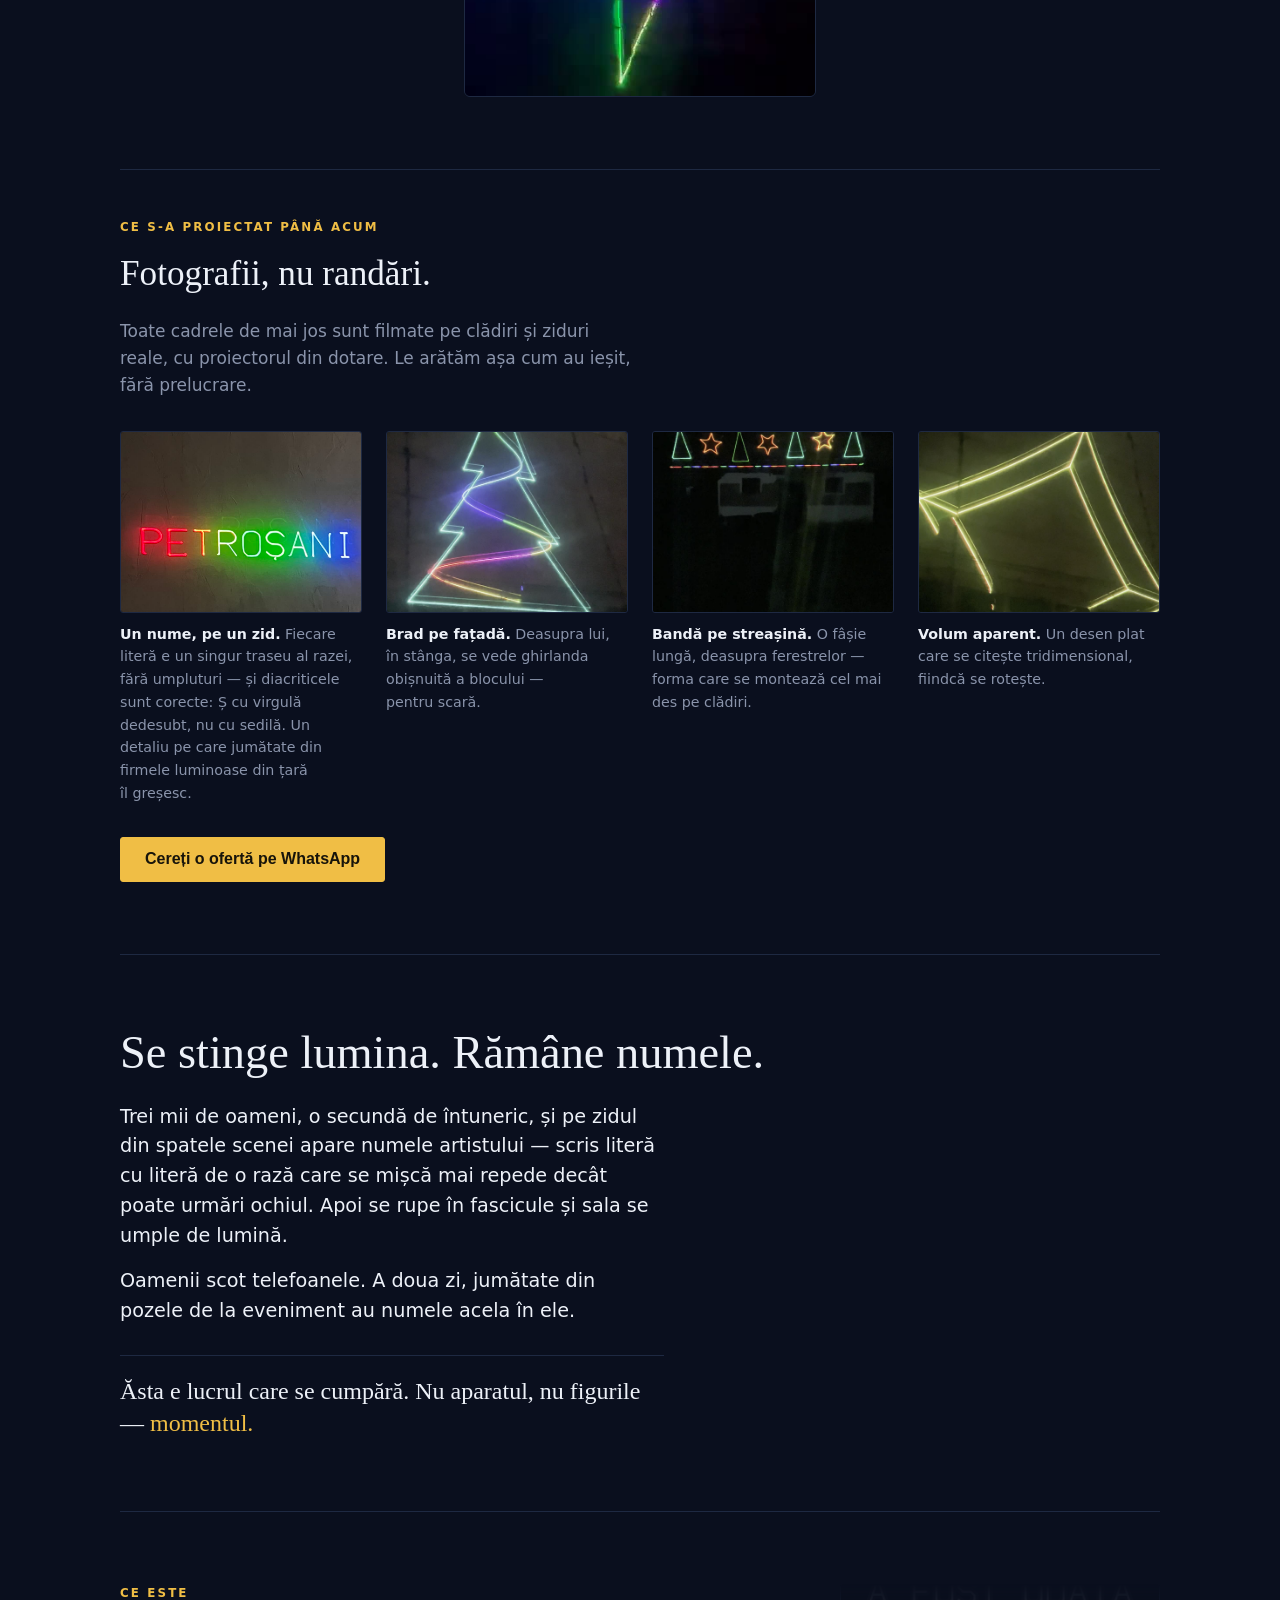
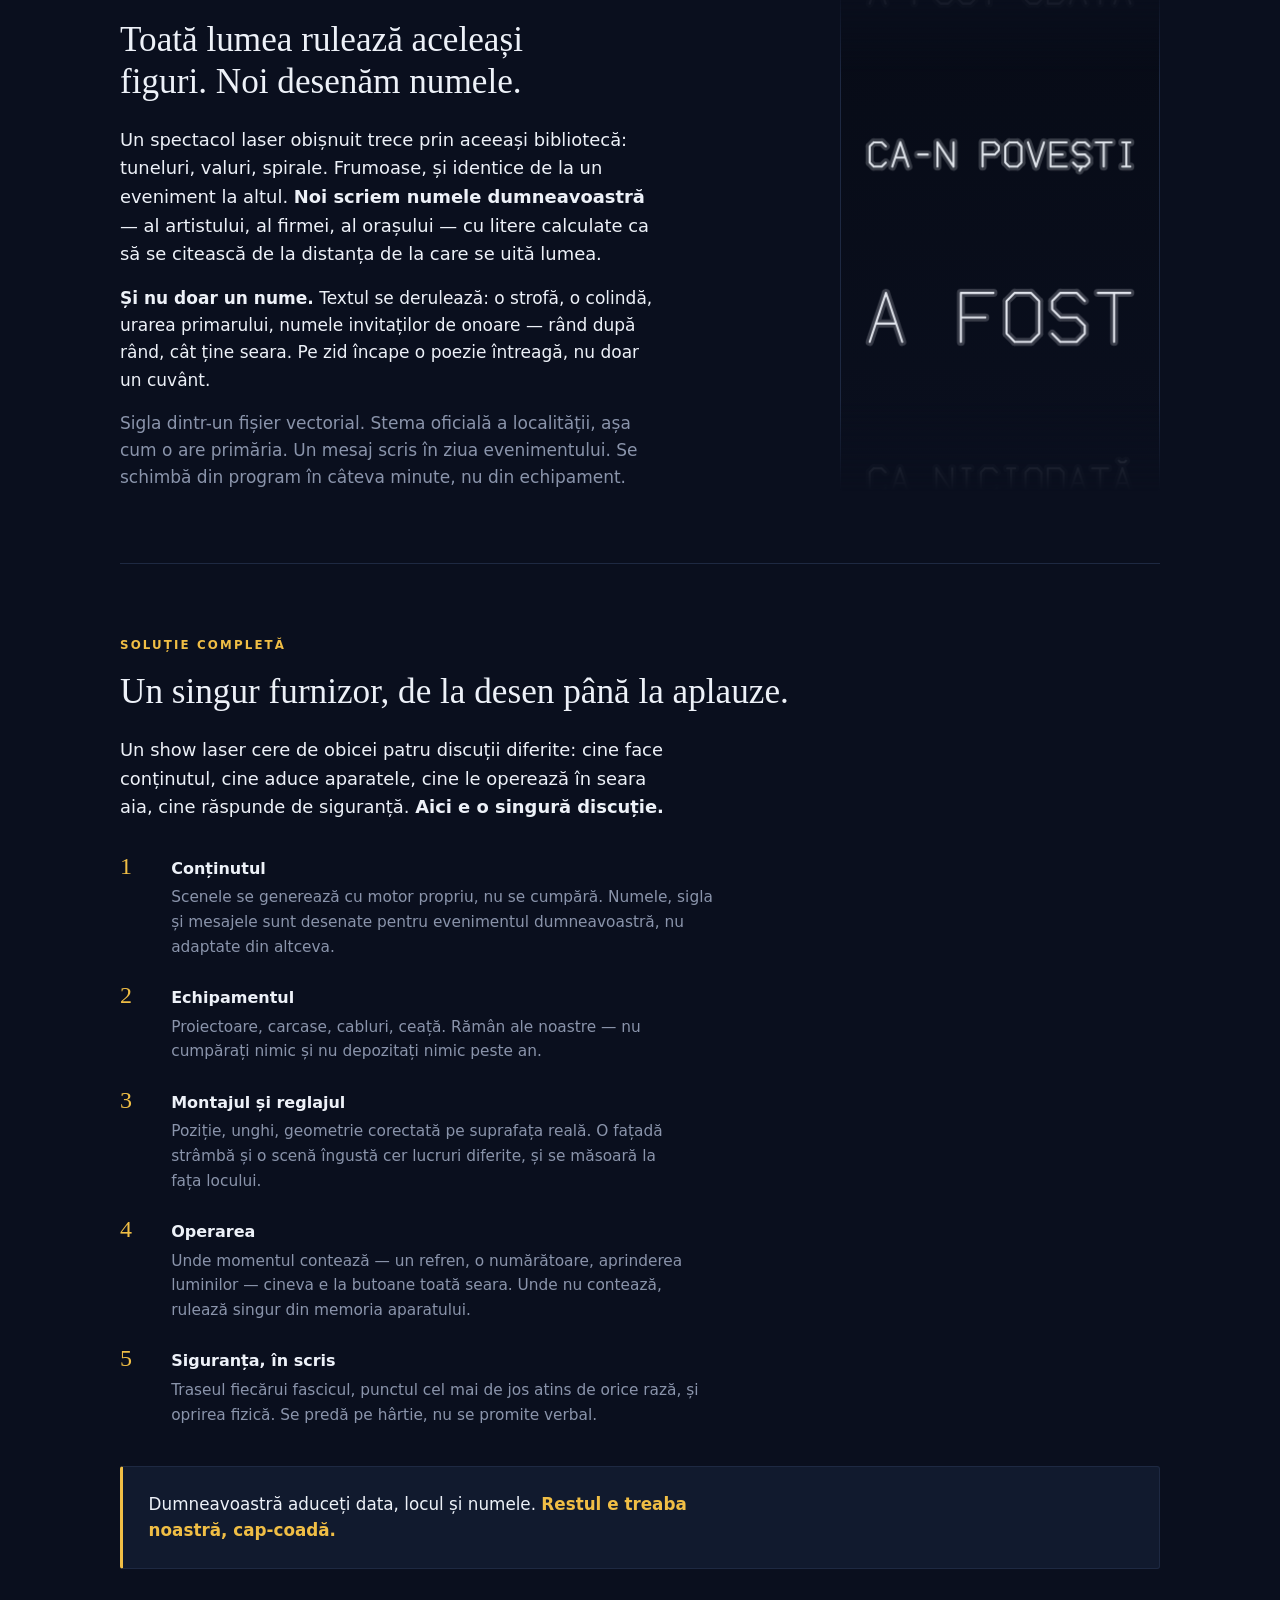
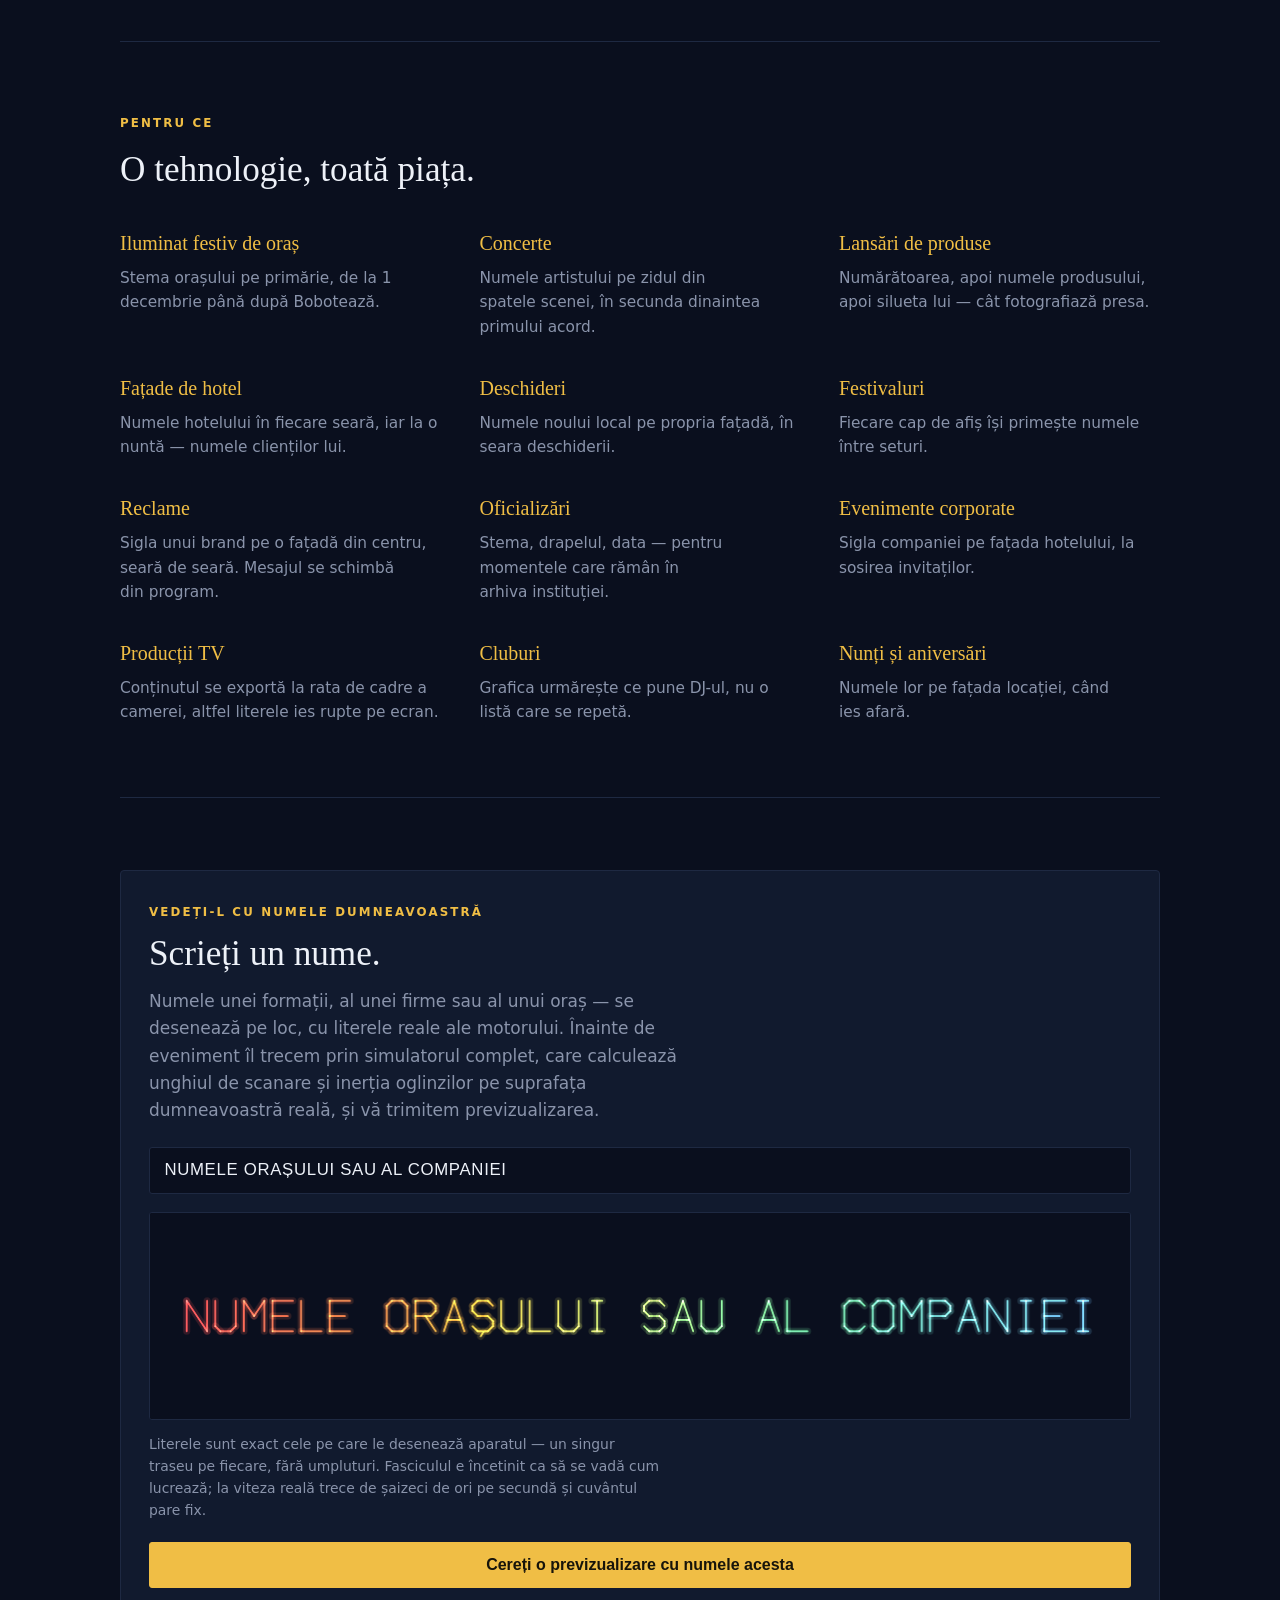
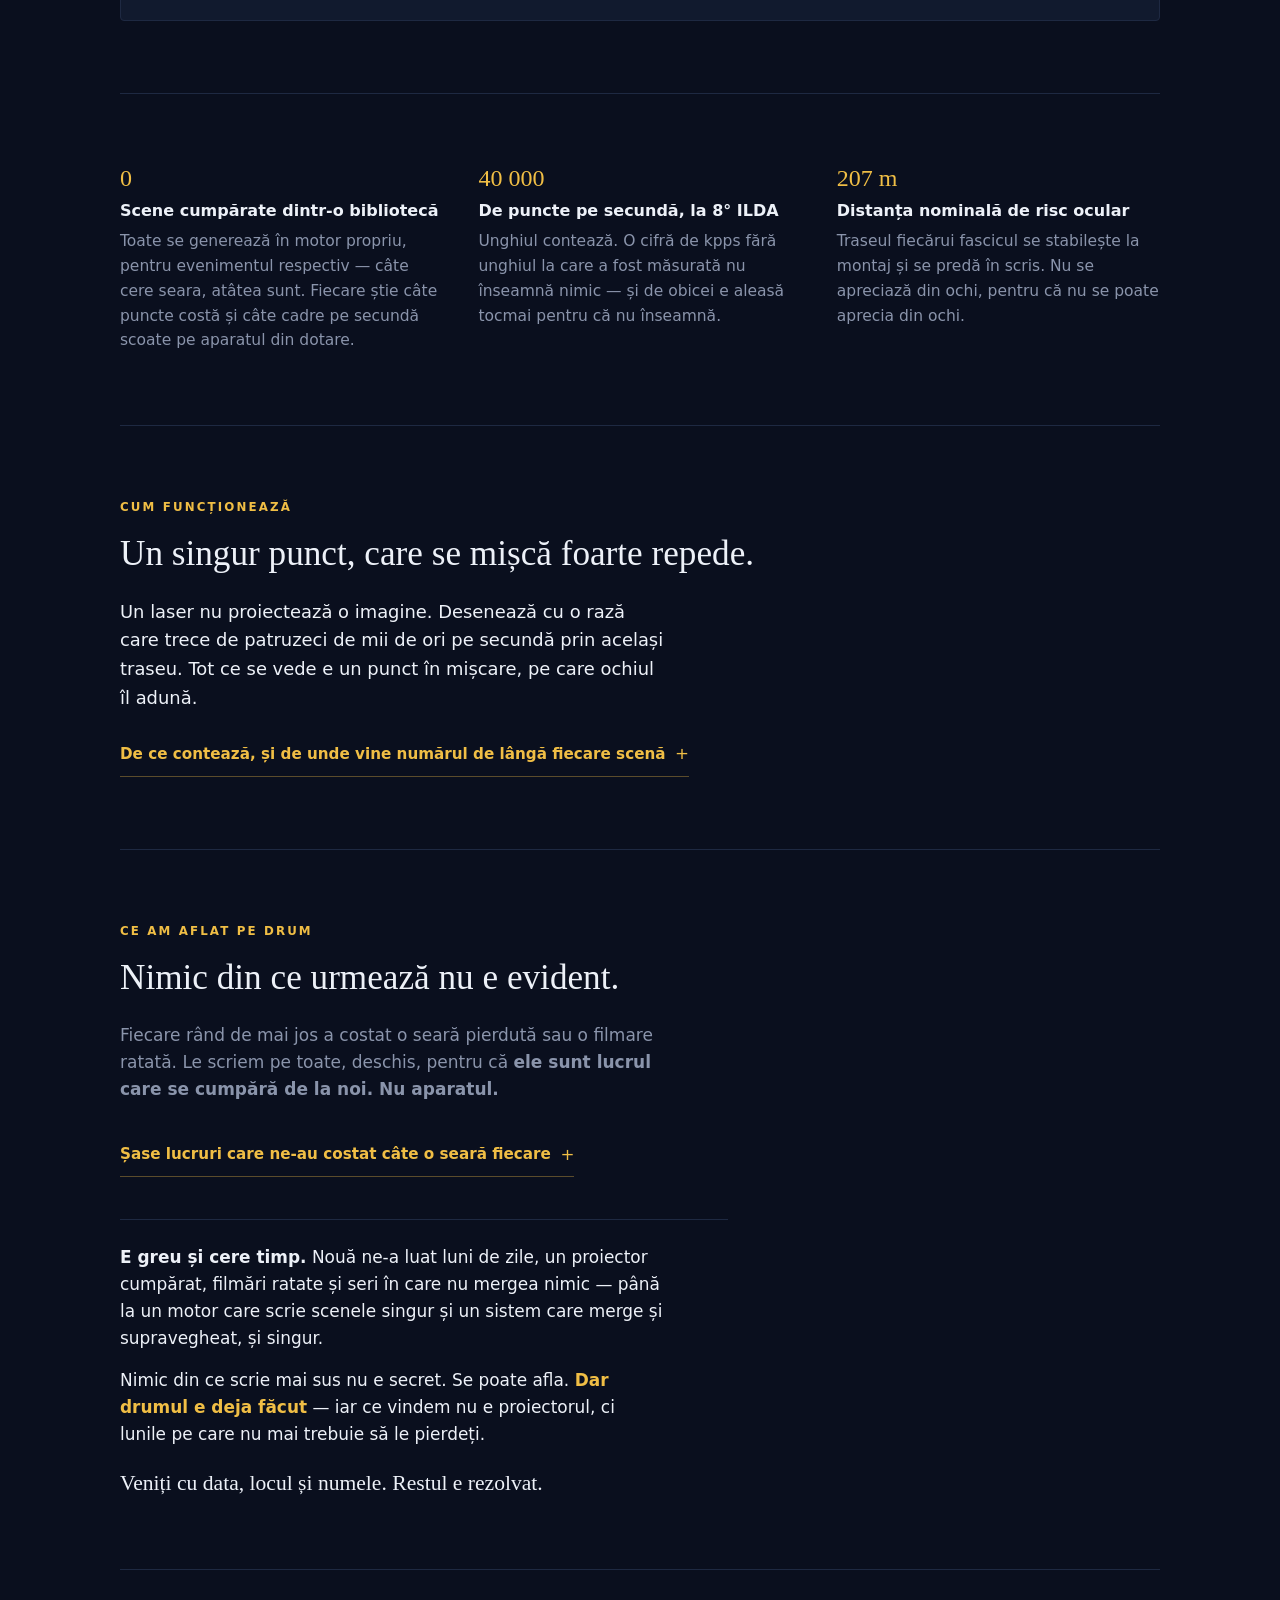
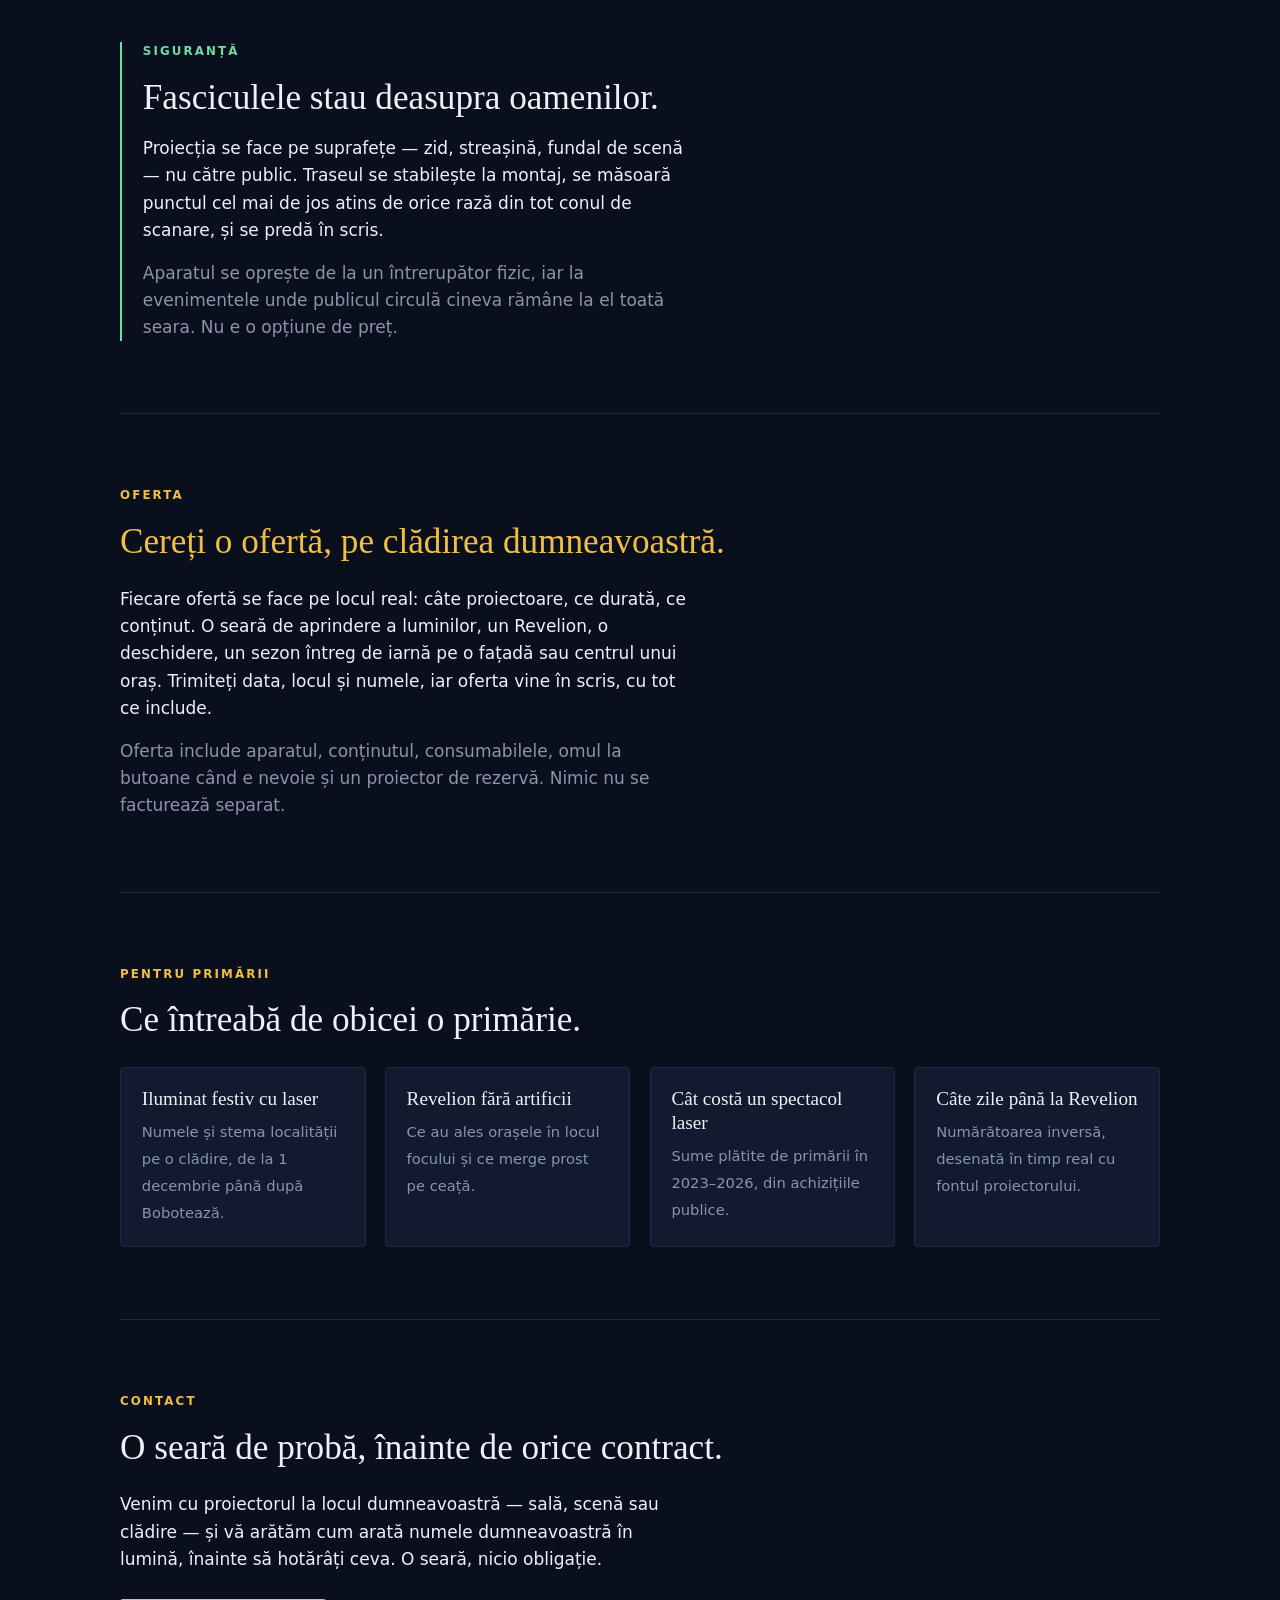
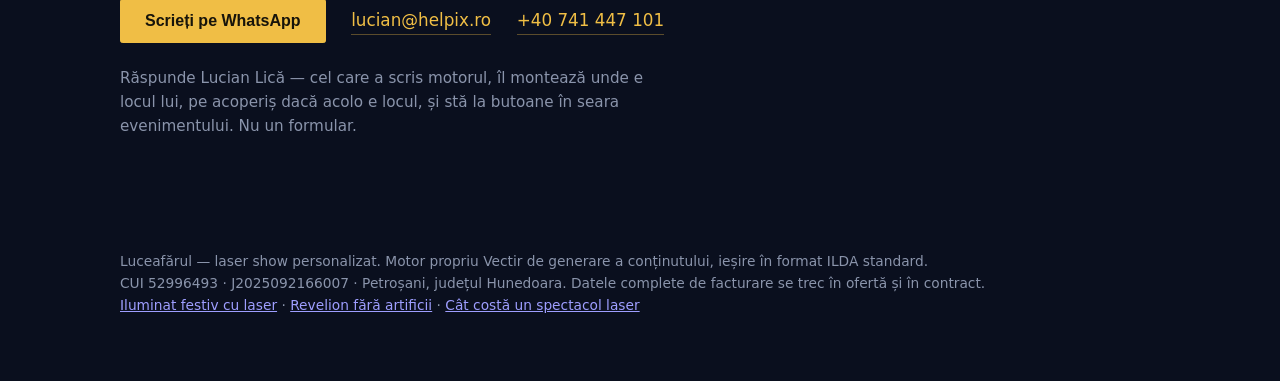
==== commit 6978acb3: "Cloudflare Web Analytics on every page Cookieless, so no consent banner is needed.  Co-Authored-By: " ====
--- a/index.html
+++ b/index.html
@@ -341,5 +341,6 @@
 <script src="verse.js"></script>
 <script src="sim.js"></script>
 <script src="link.js"></script>
+<!-- Cloudflare Web Analytics --><script type='module' src='https://static.cloudflareinsights.com/beacon.min.js' data-cf-beacon='{"token": "c10756ce93a645f2bd230e4c76122468"}'></script><!-- End Cloudflare Web Analytics -->
 </body>
 </html>
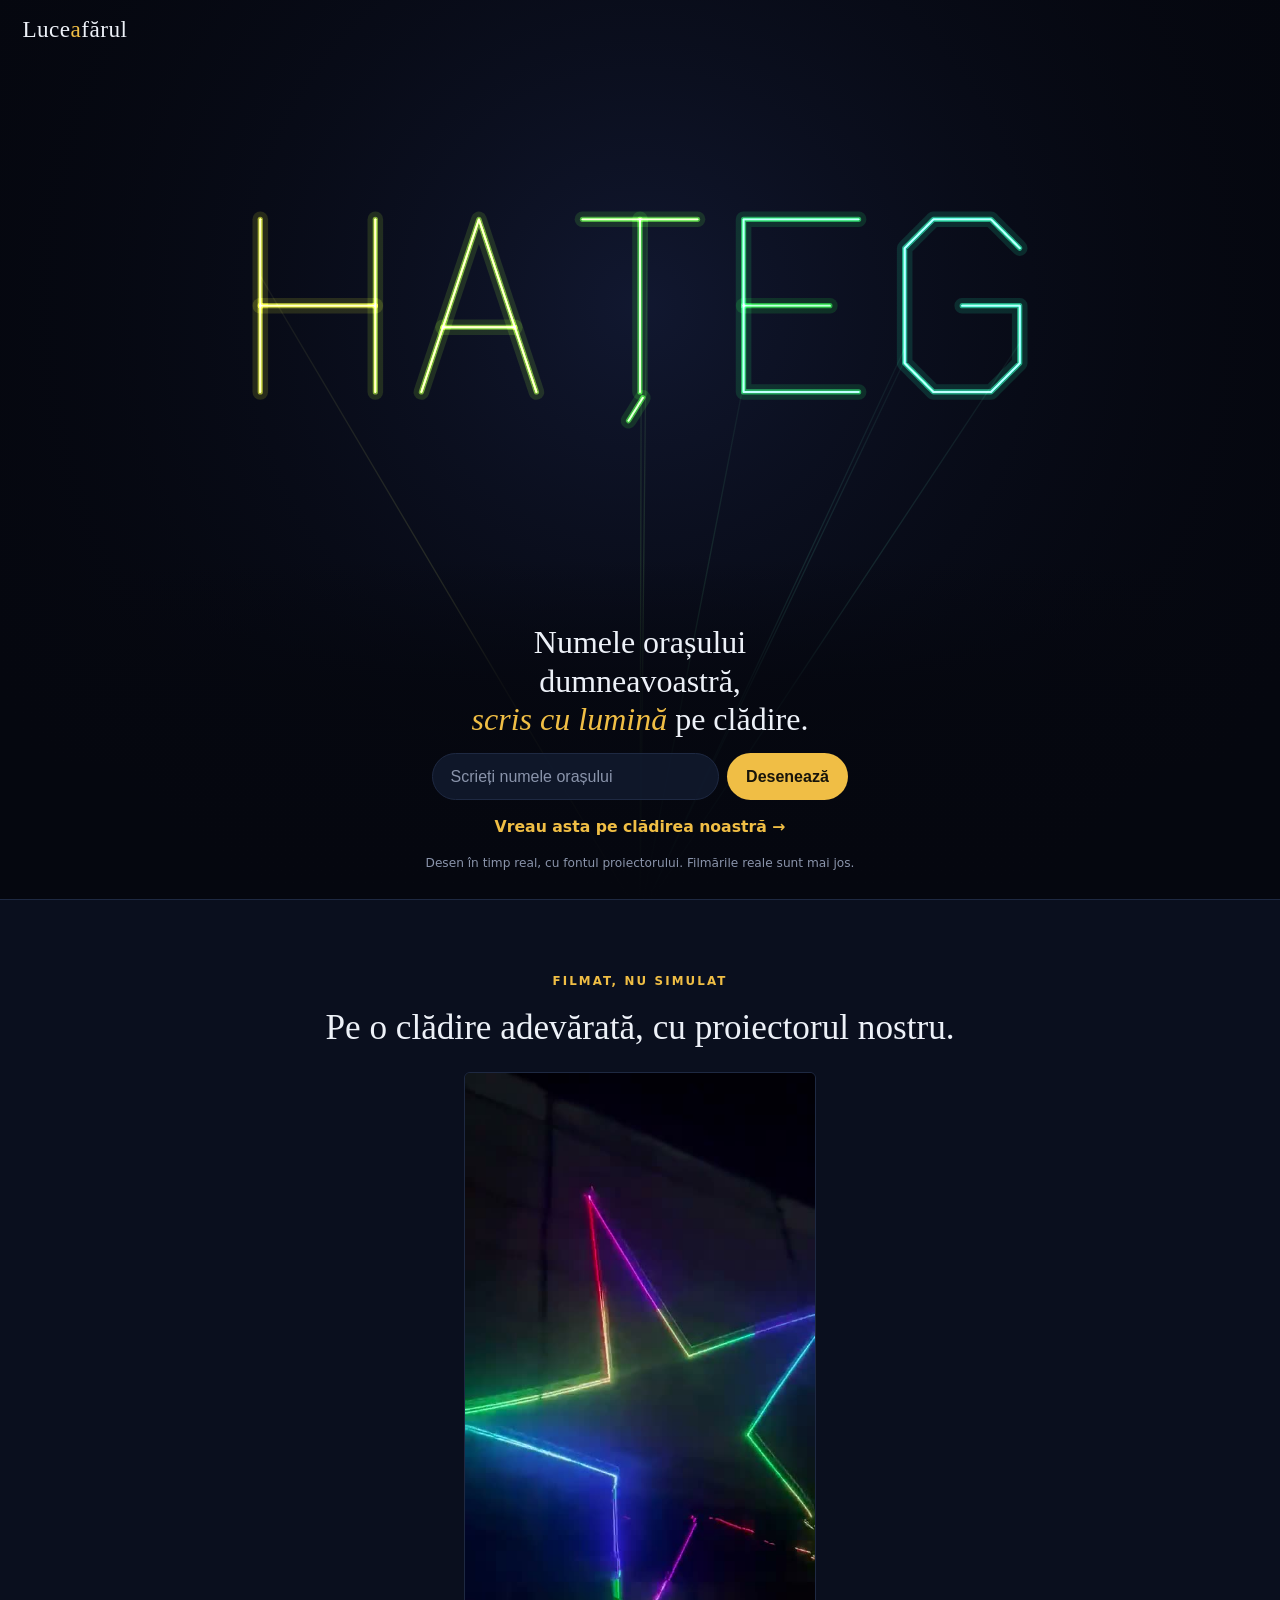
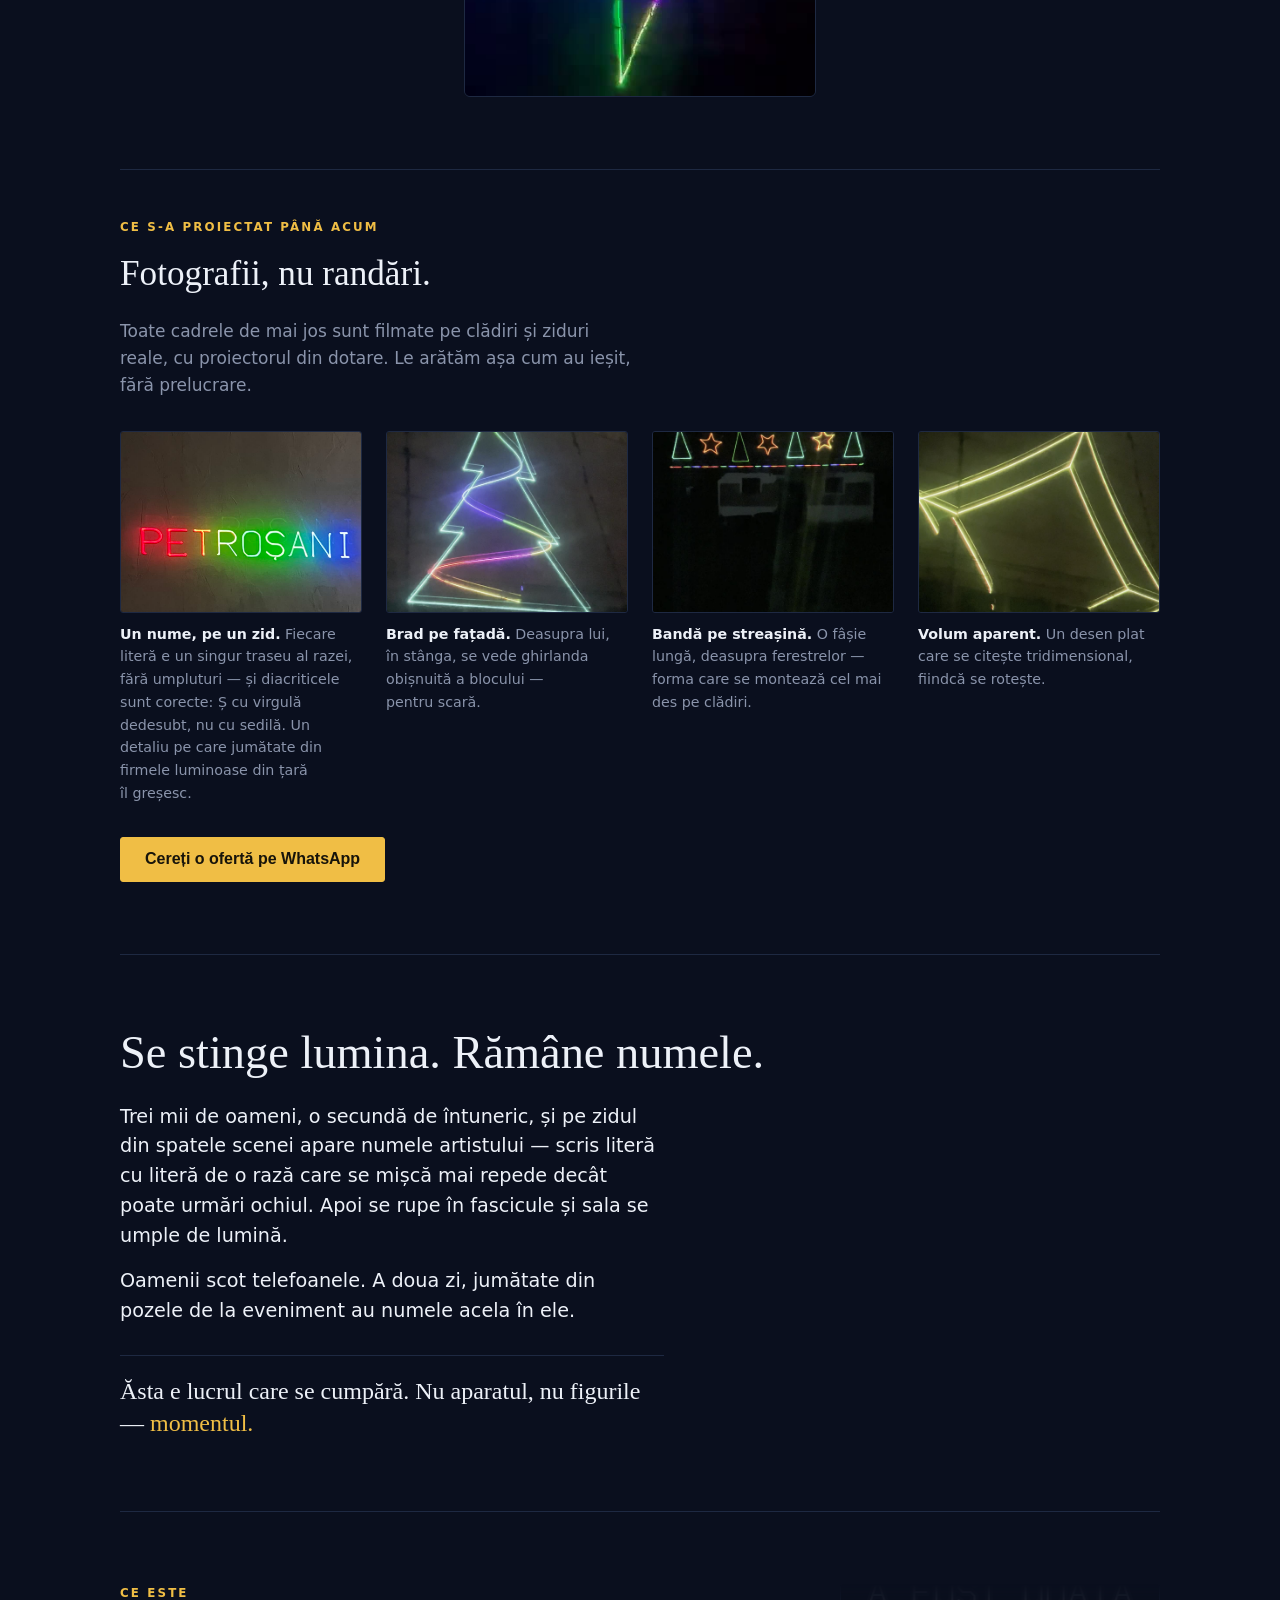
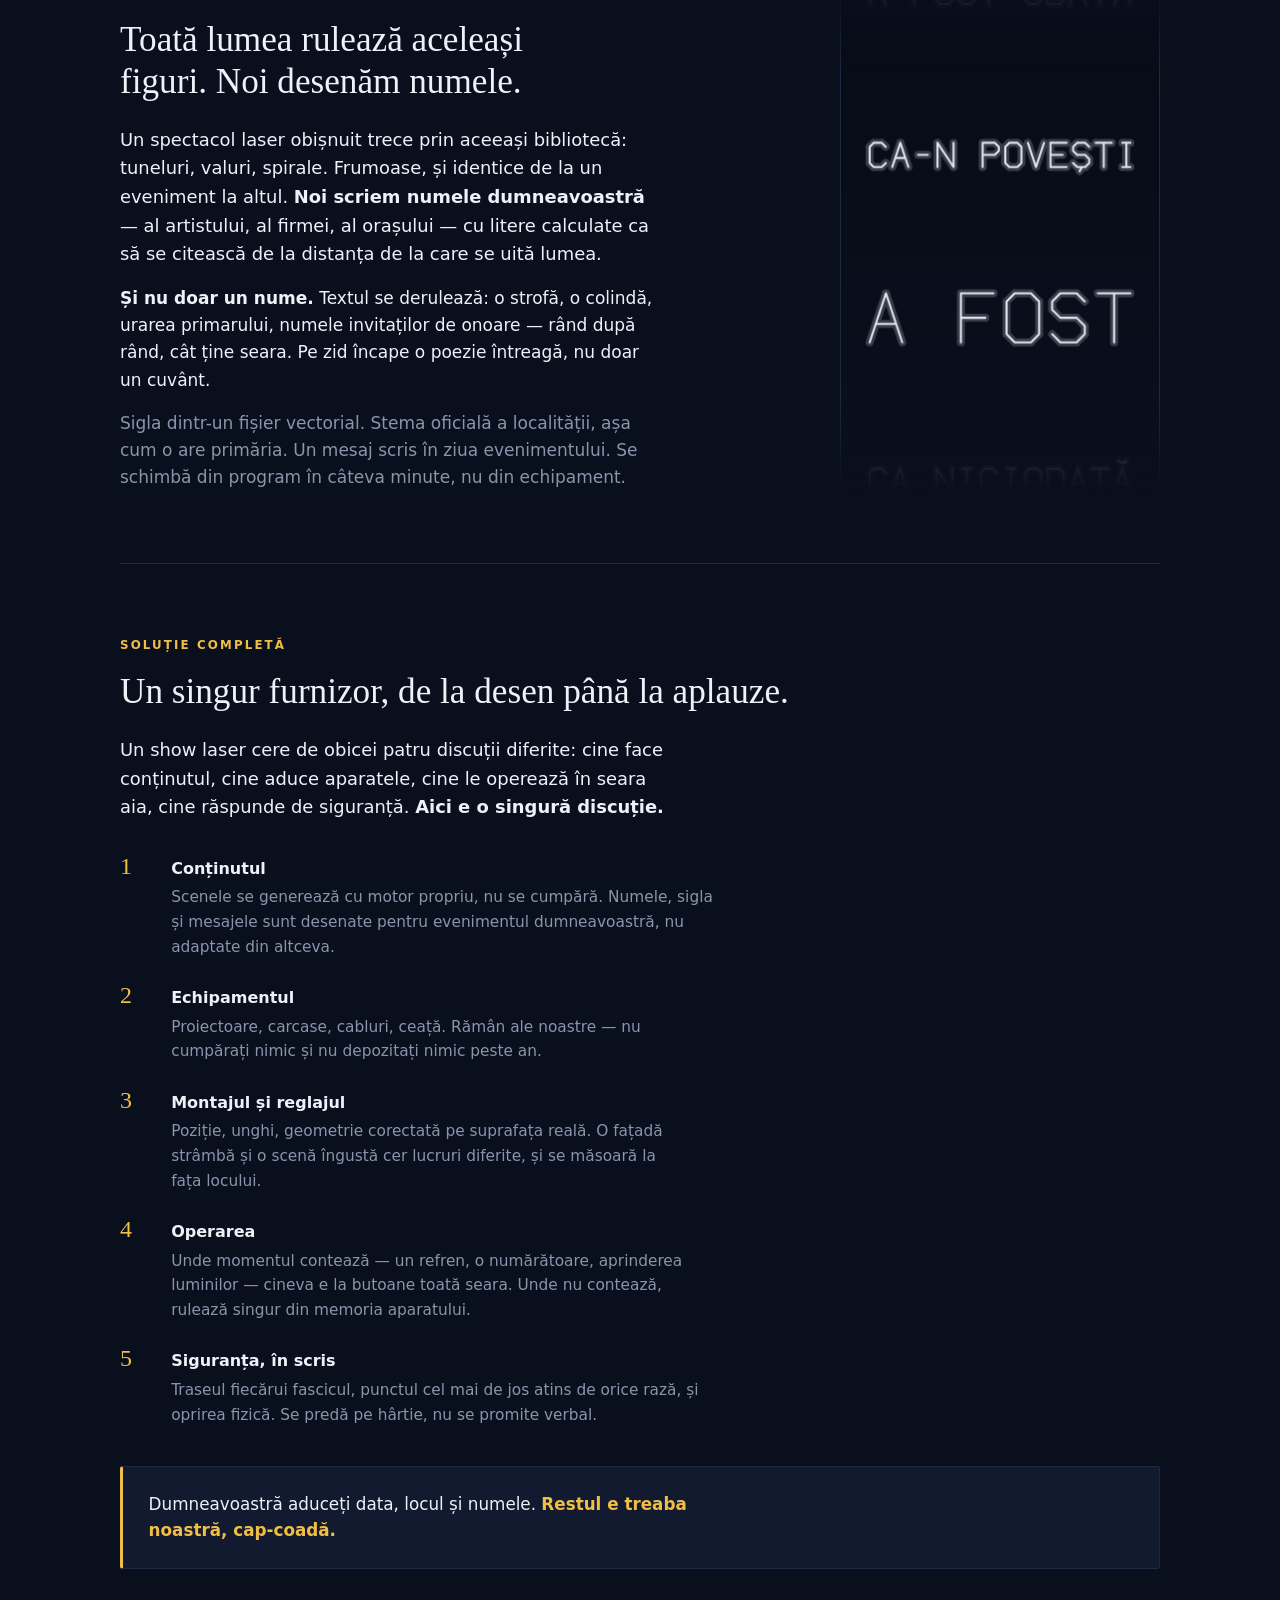
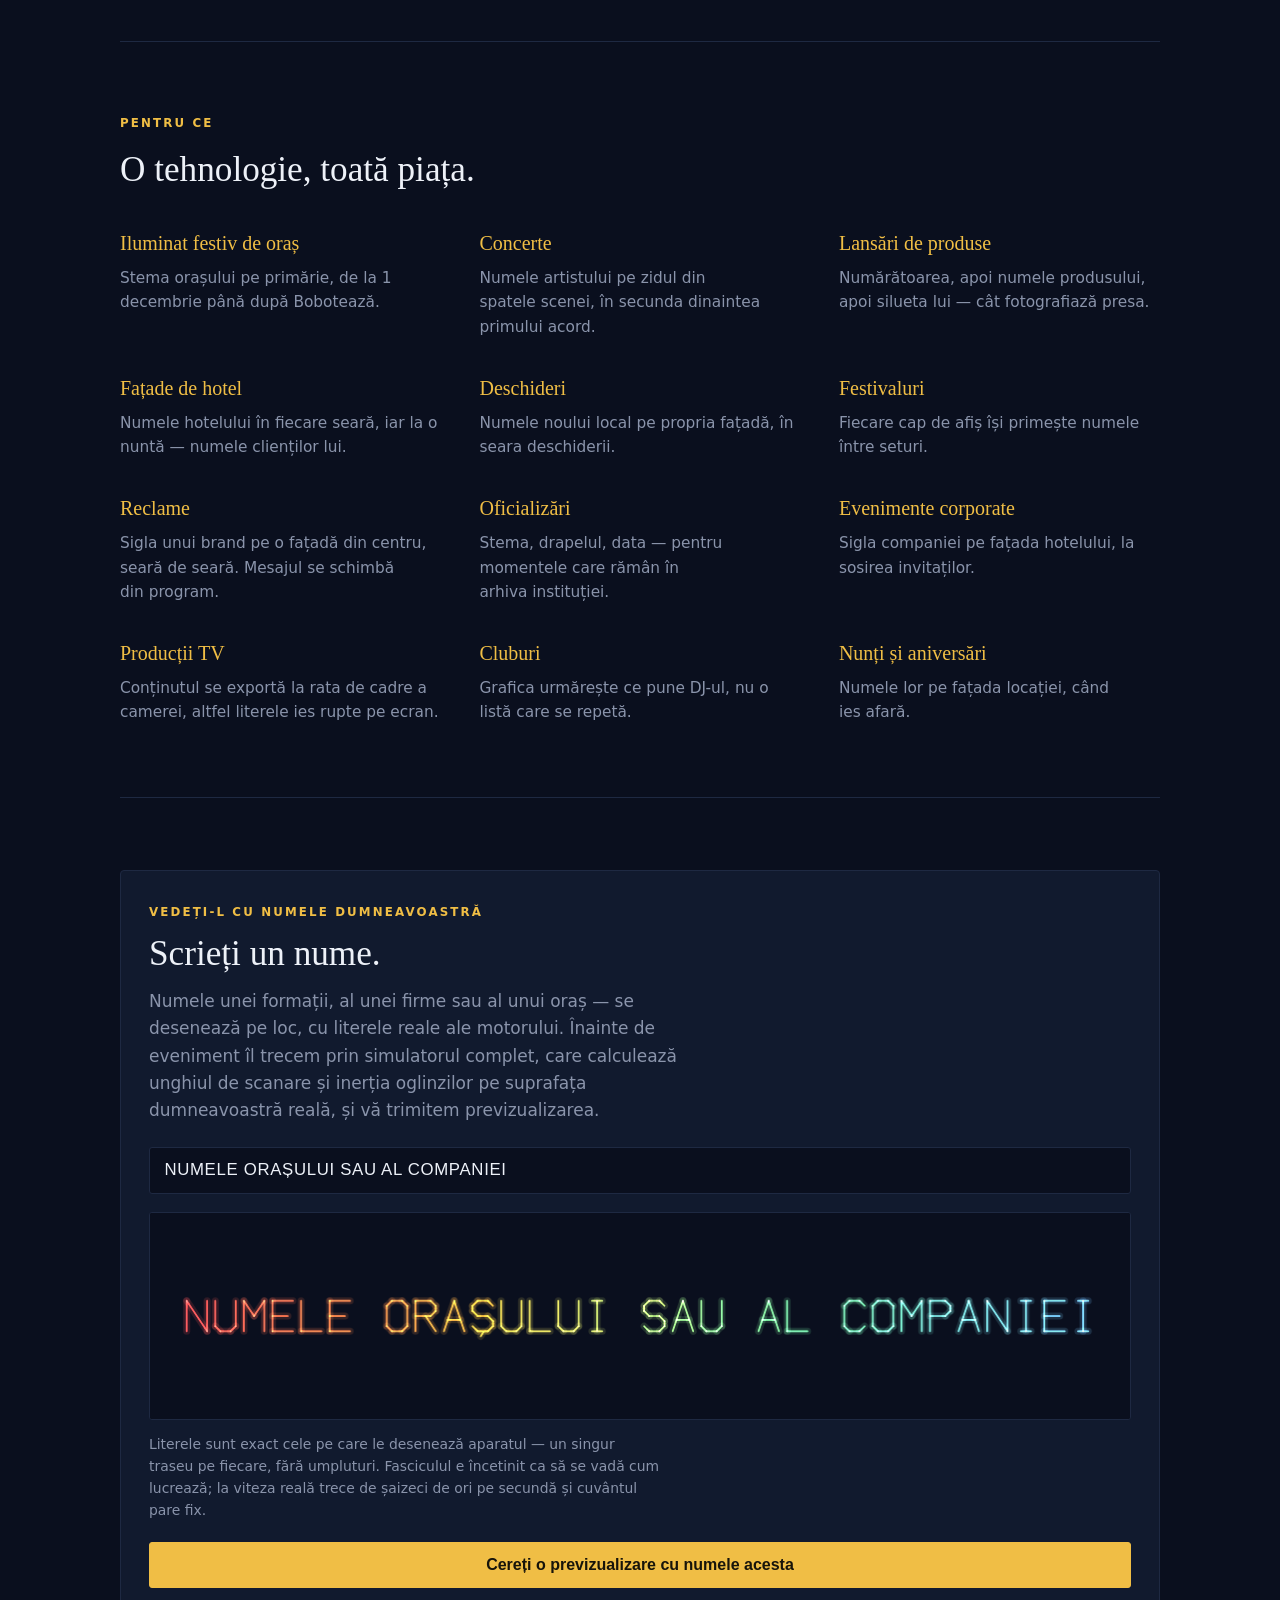
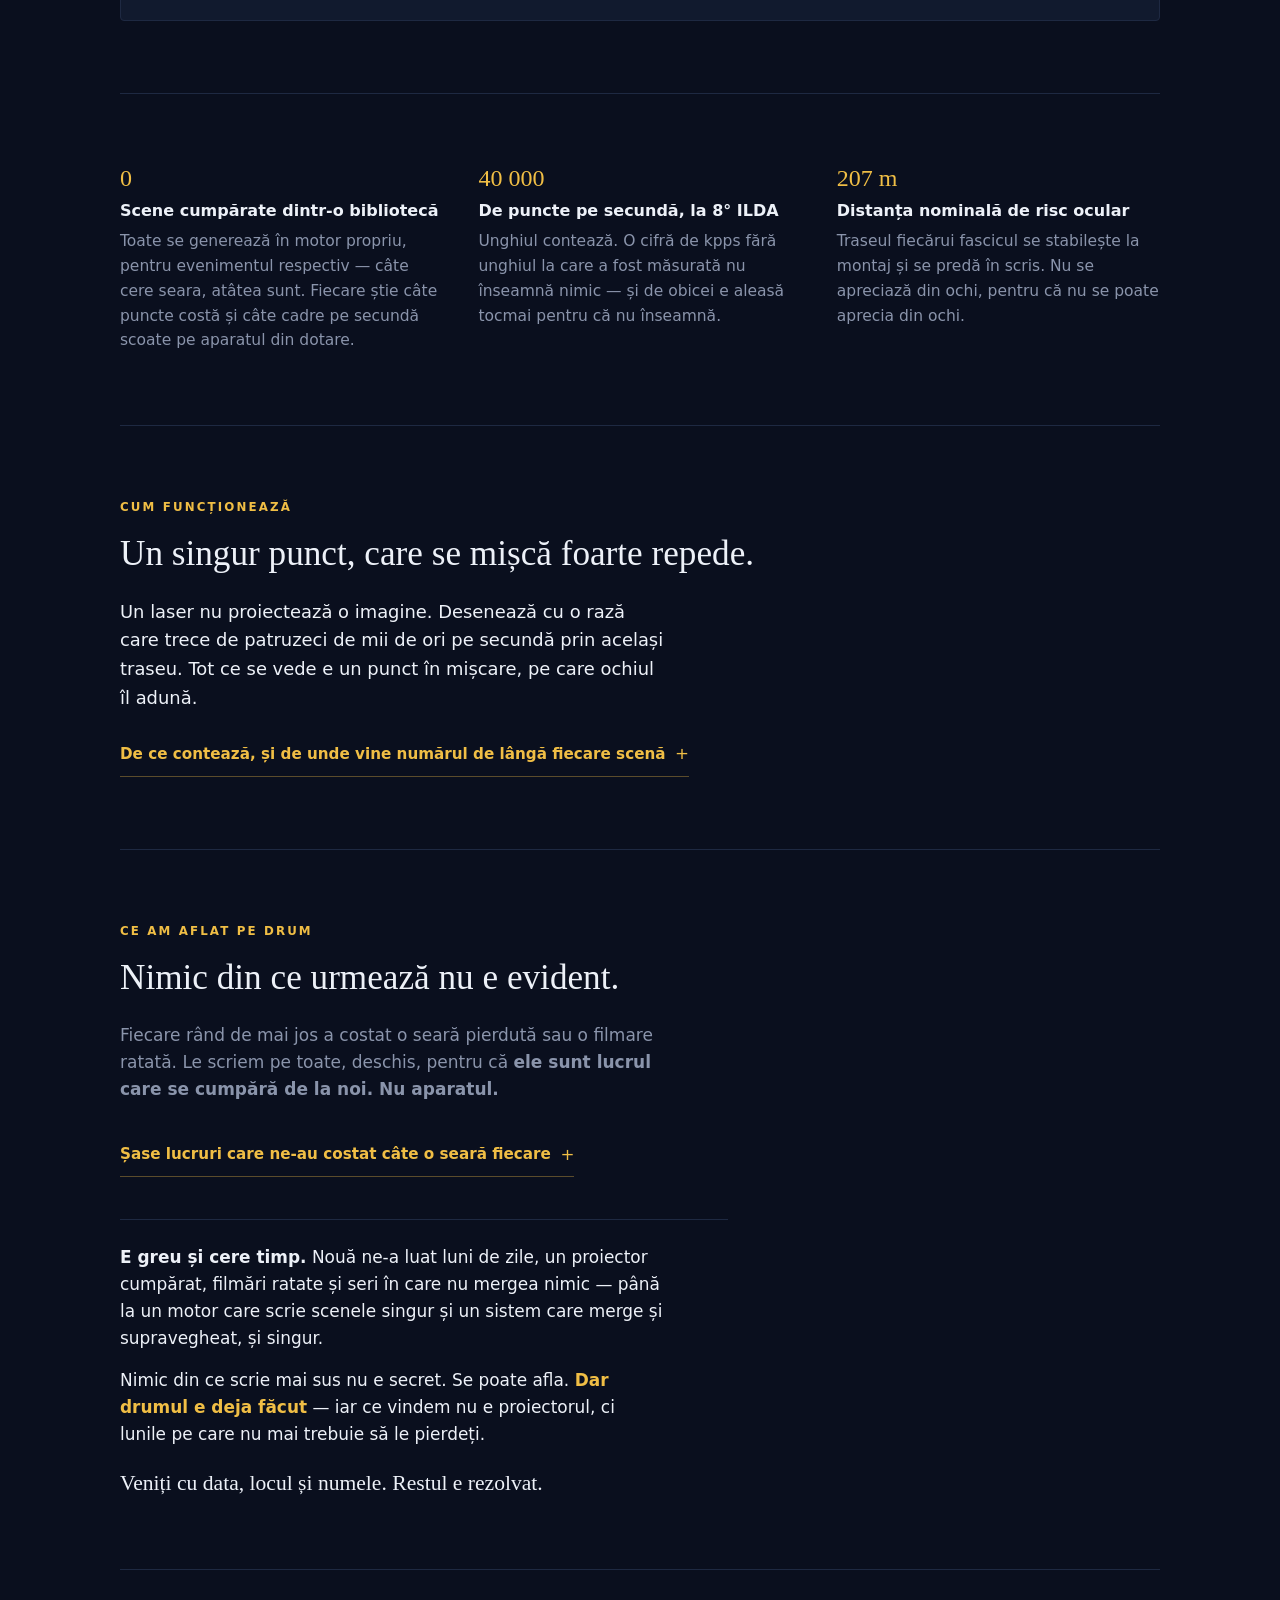
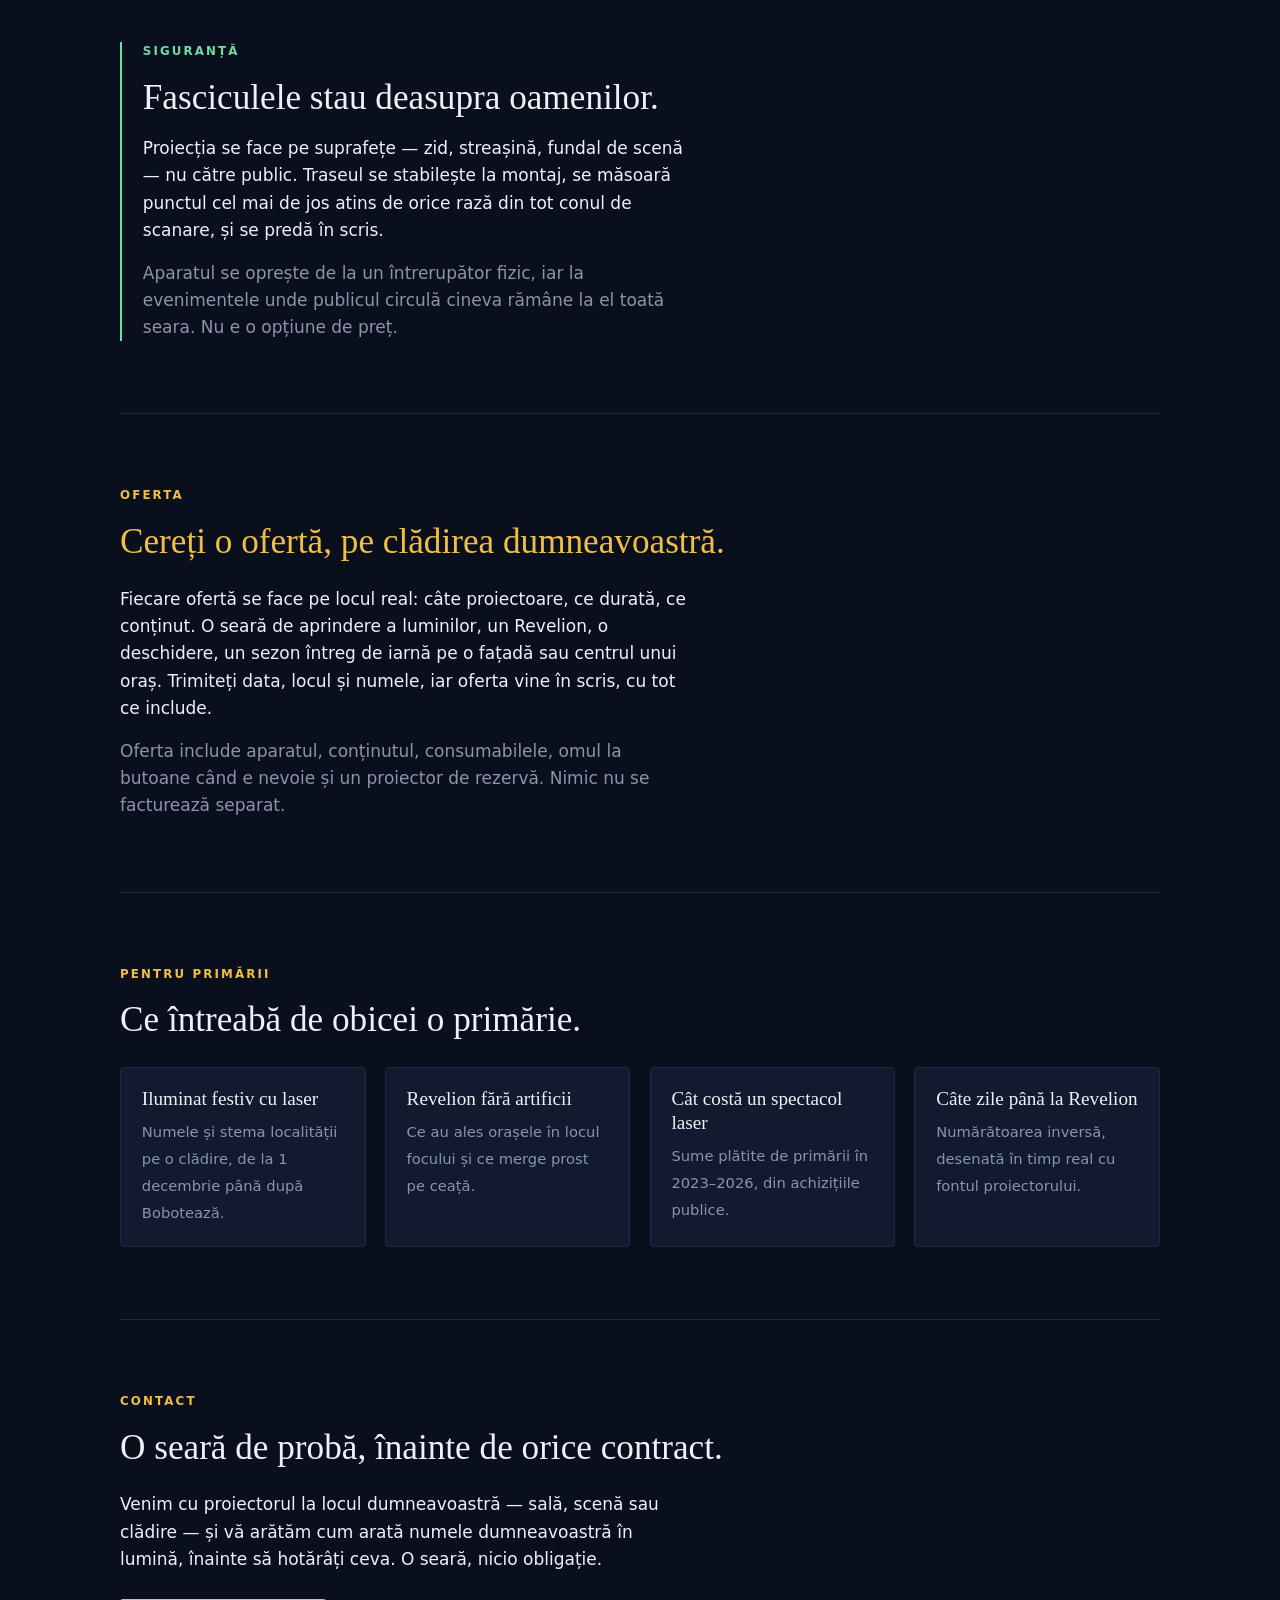
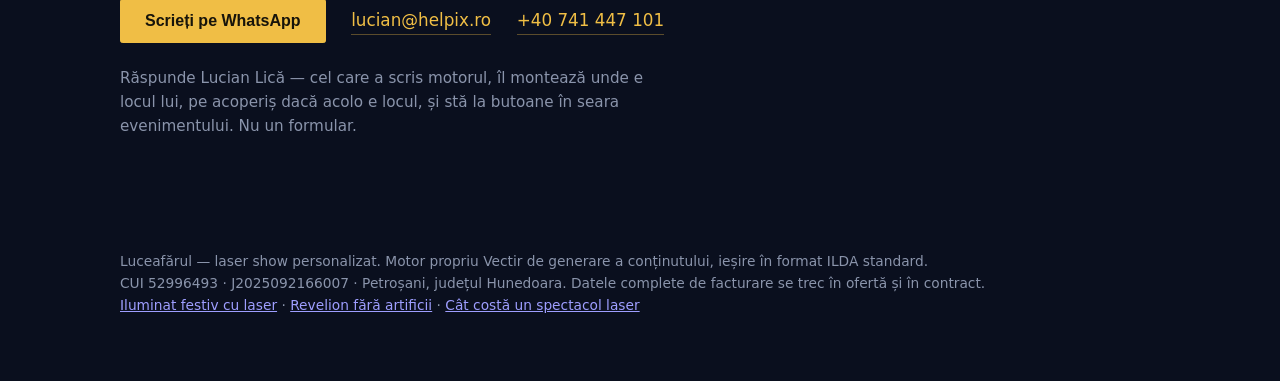
==== commit b7d83be2: "WhatsApp buttons that work inside Facebook's browser People open the countdown from a Facebook post," ====
--- a/index.html
+++ b/index.html
@@ -341,6 +341,7 @@
 <script src="verse.js"></script>
 <script src="sim.js"></script>
 <script src="link.js"></script>
+<script src="/wa.js"></script>
 <!-- Cloudflare Web Analytics --><script type='module' src='https://static.cloudflareinsights.com/beacon.min.js' data-cf-beacon='{"token": "c10756ce93a645f2bd230e4c76122468"}'></script><!-- End Cloudflare Web Analytics -->
 </body>
 </html>
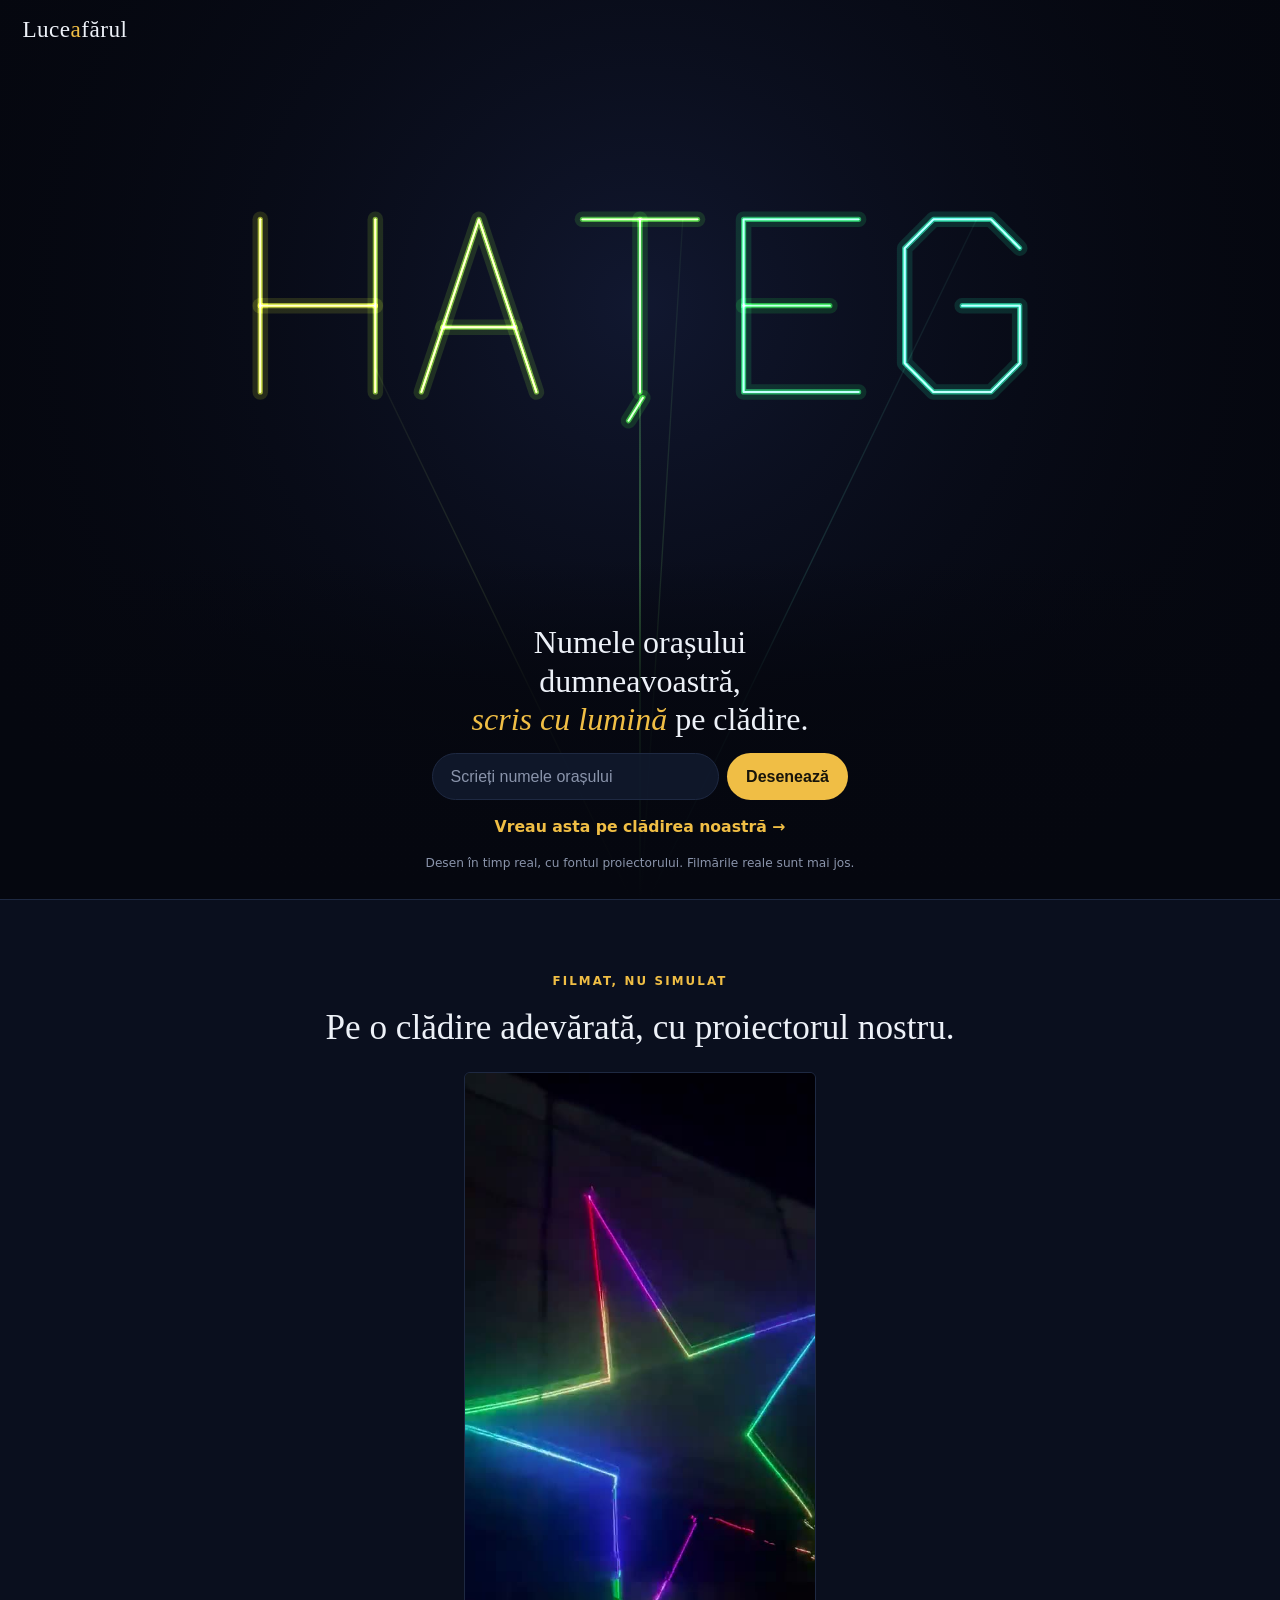
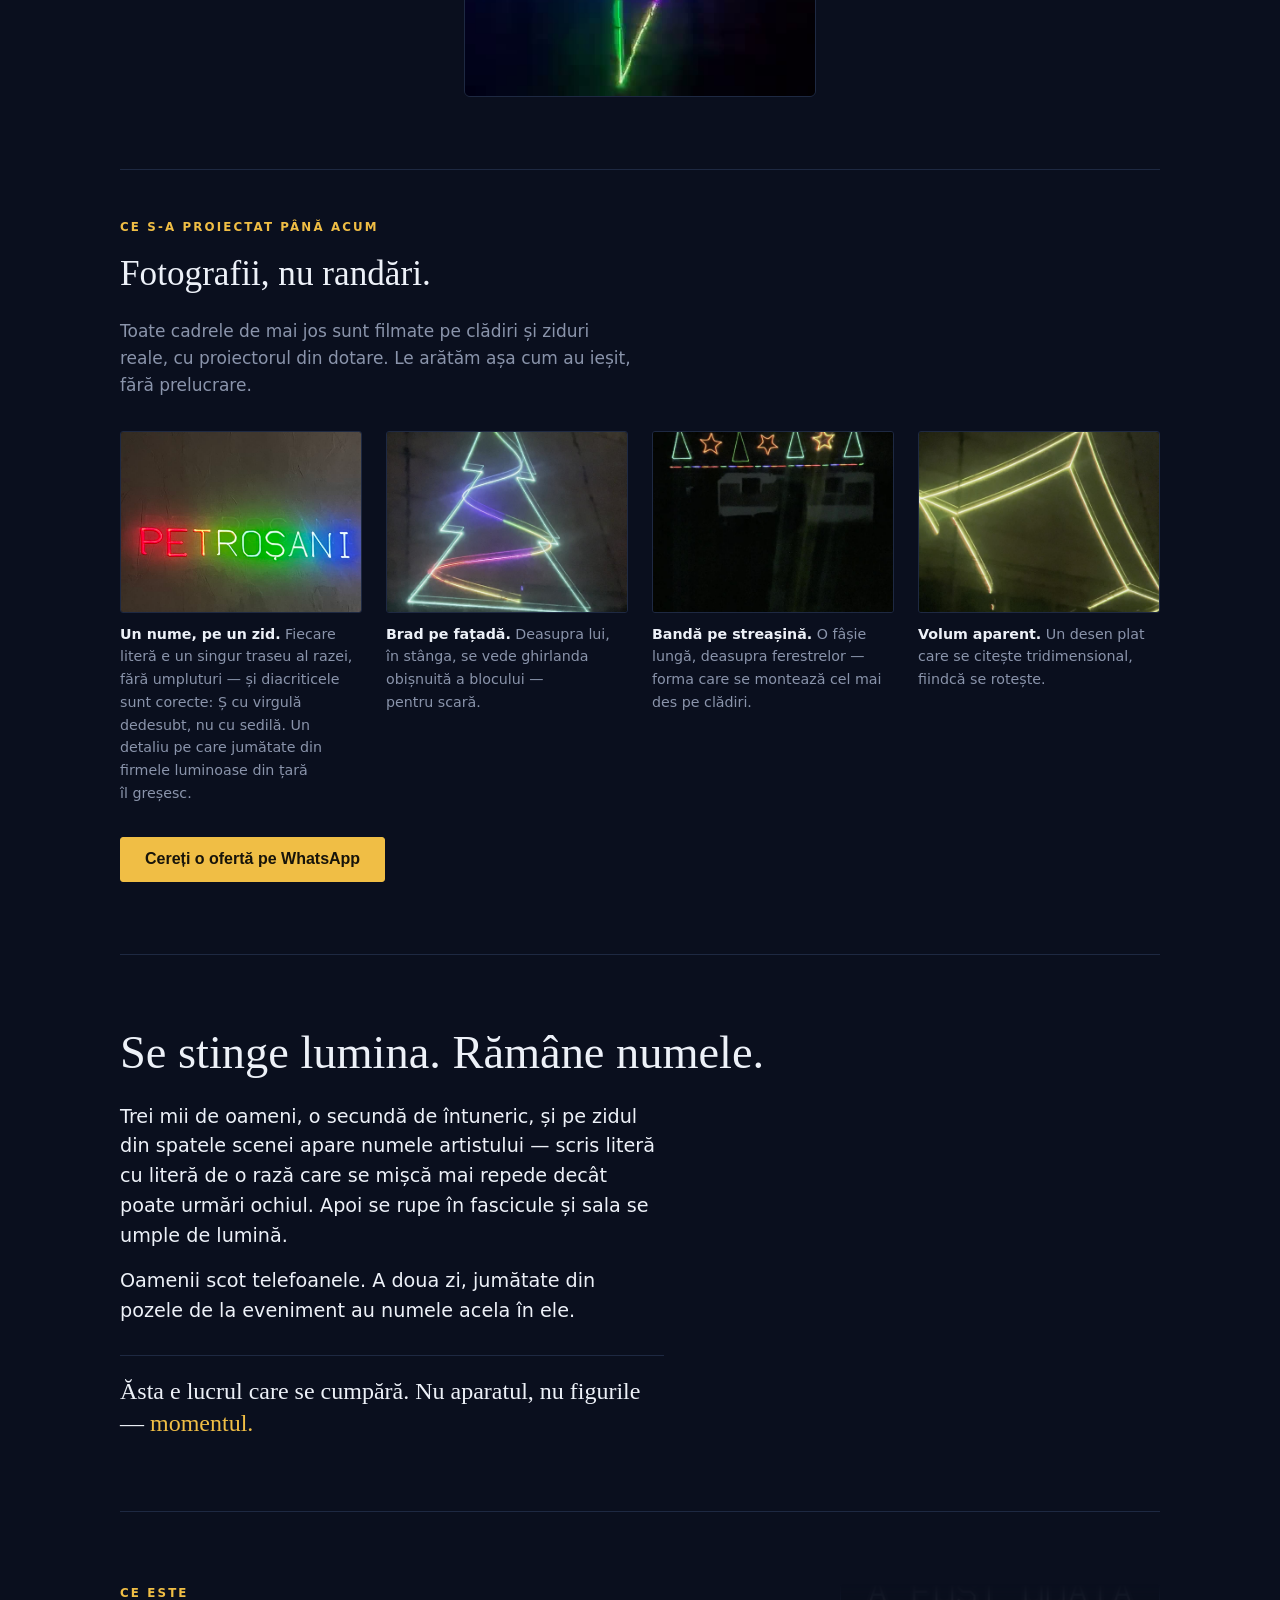
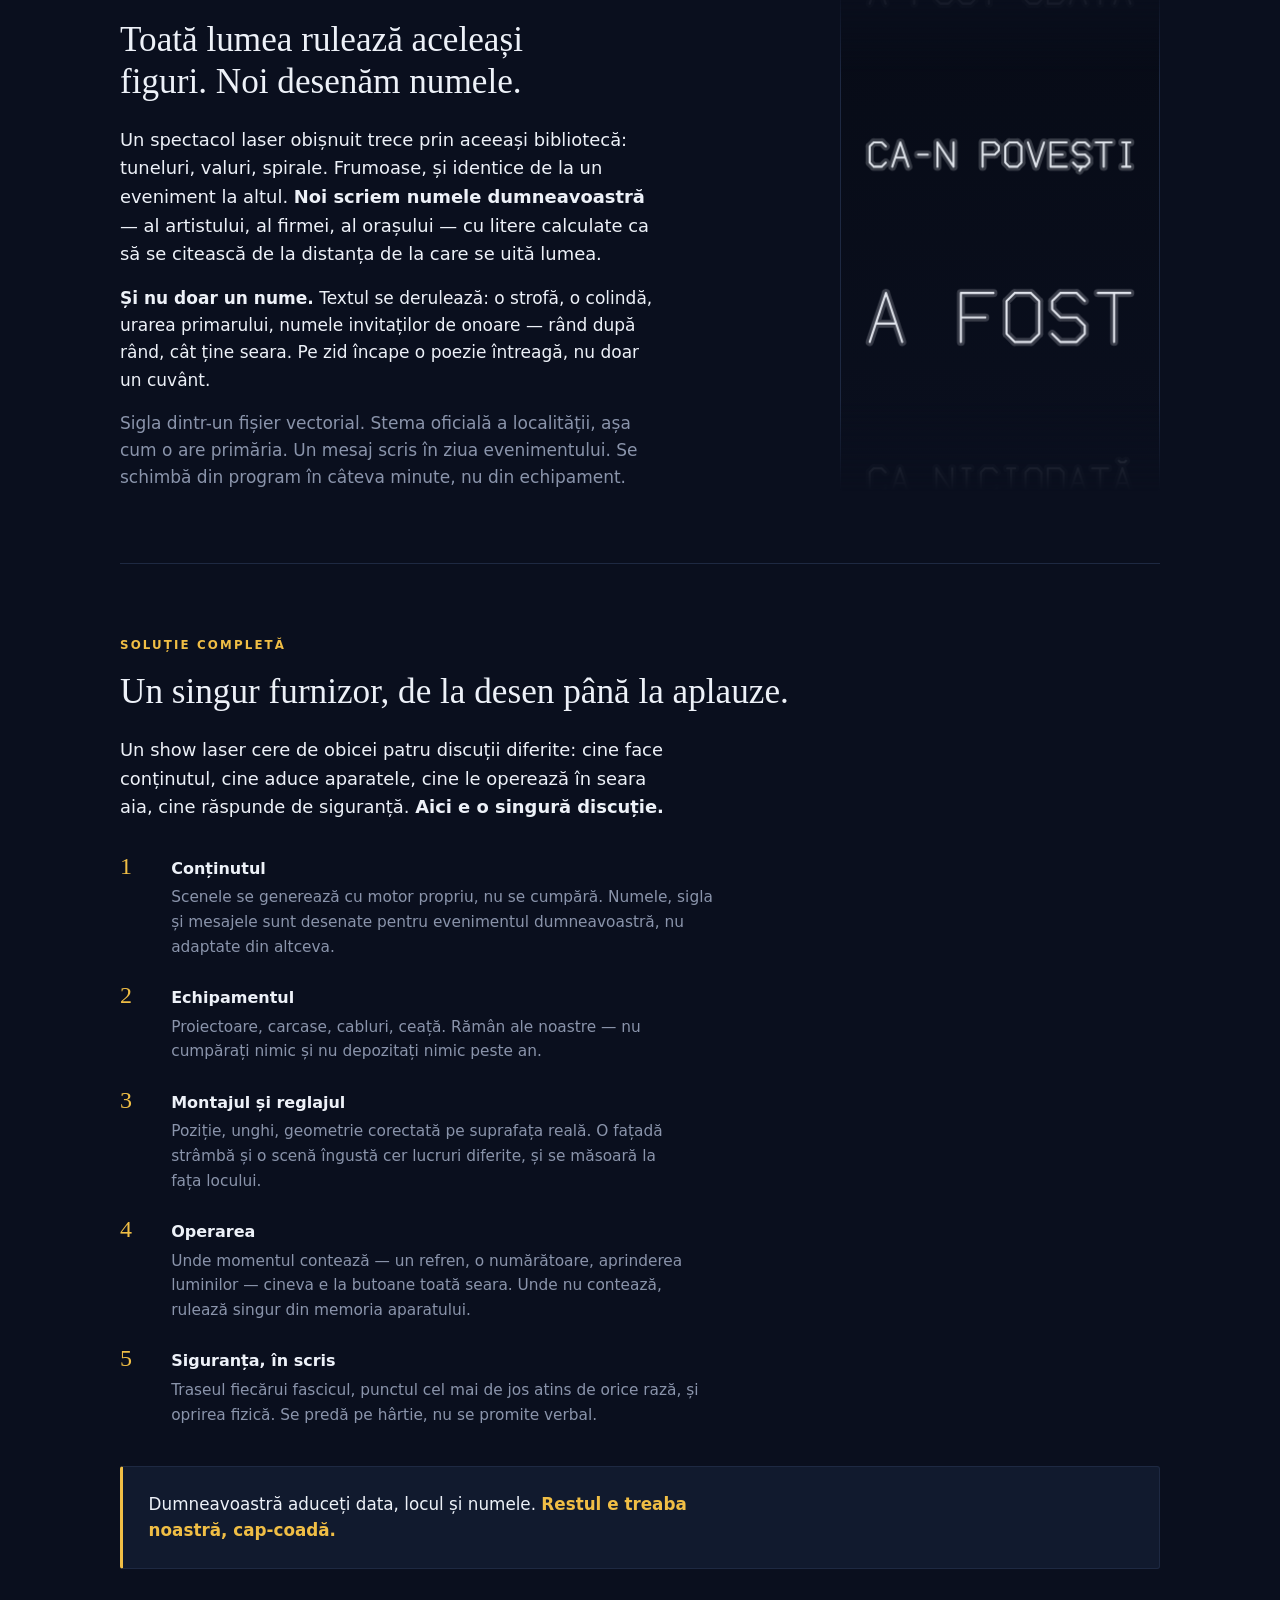
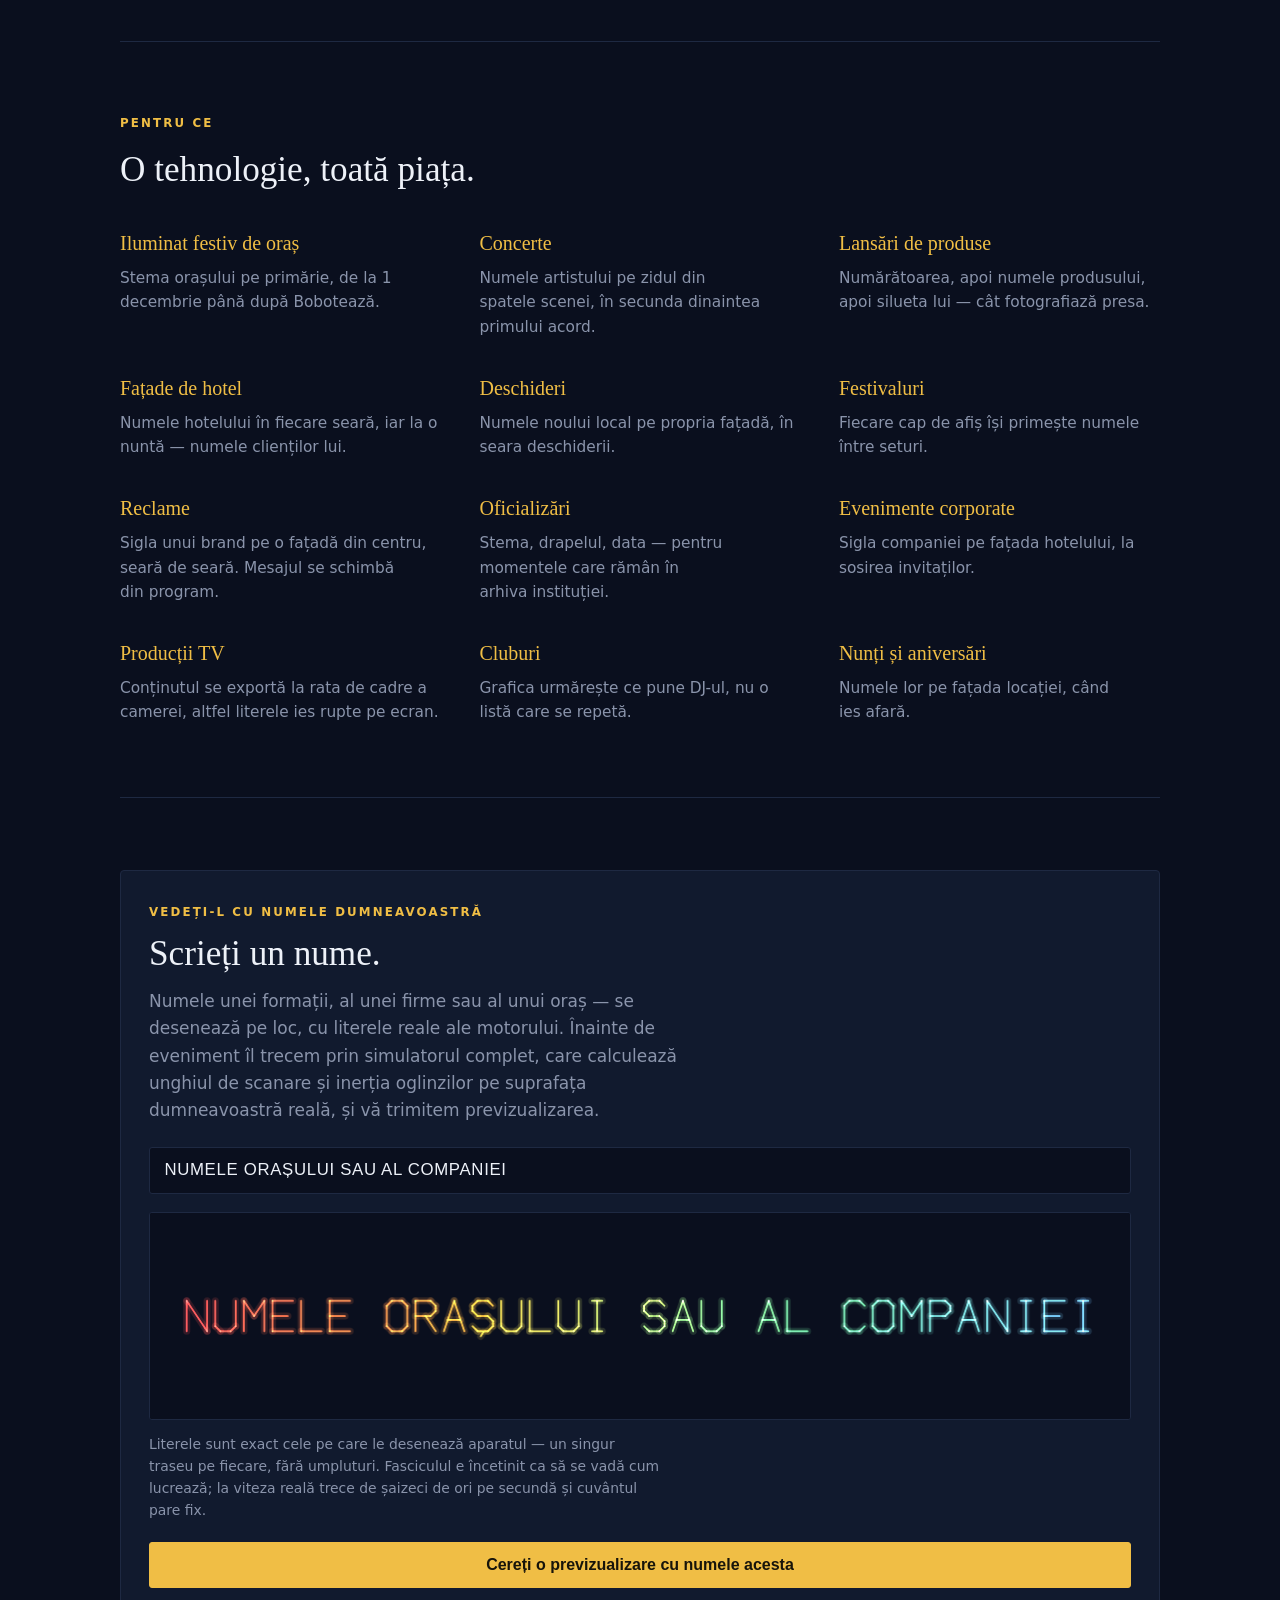
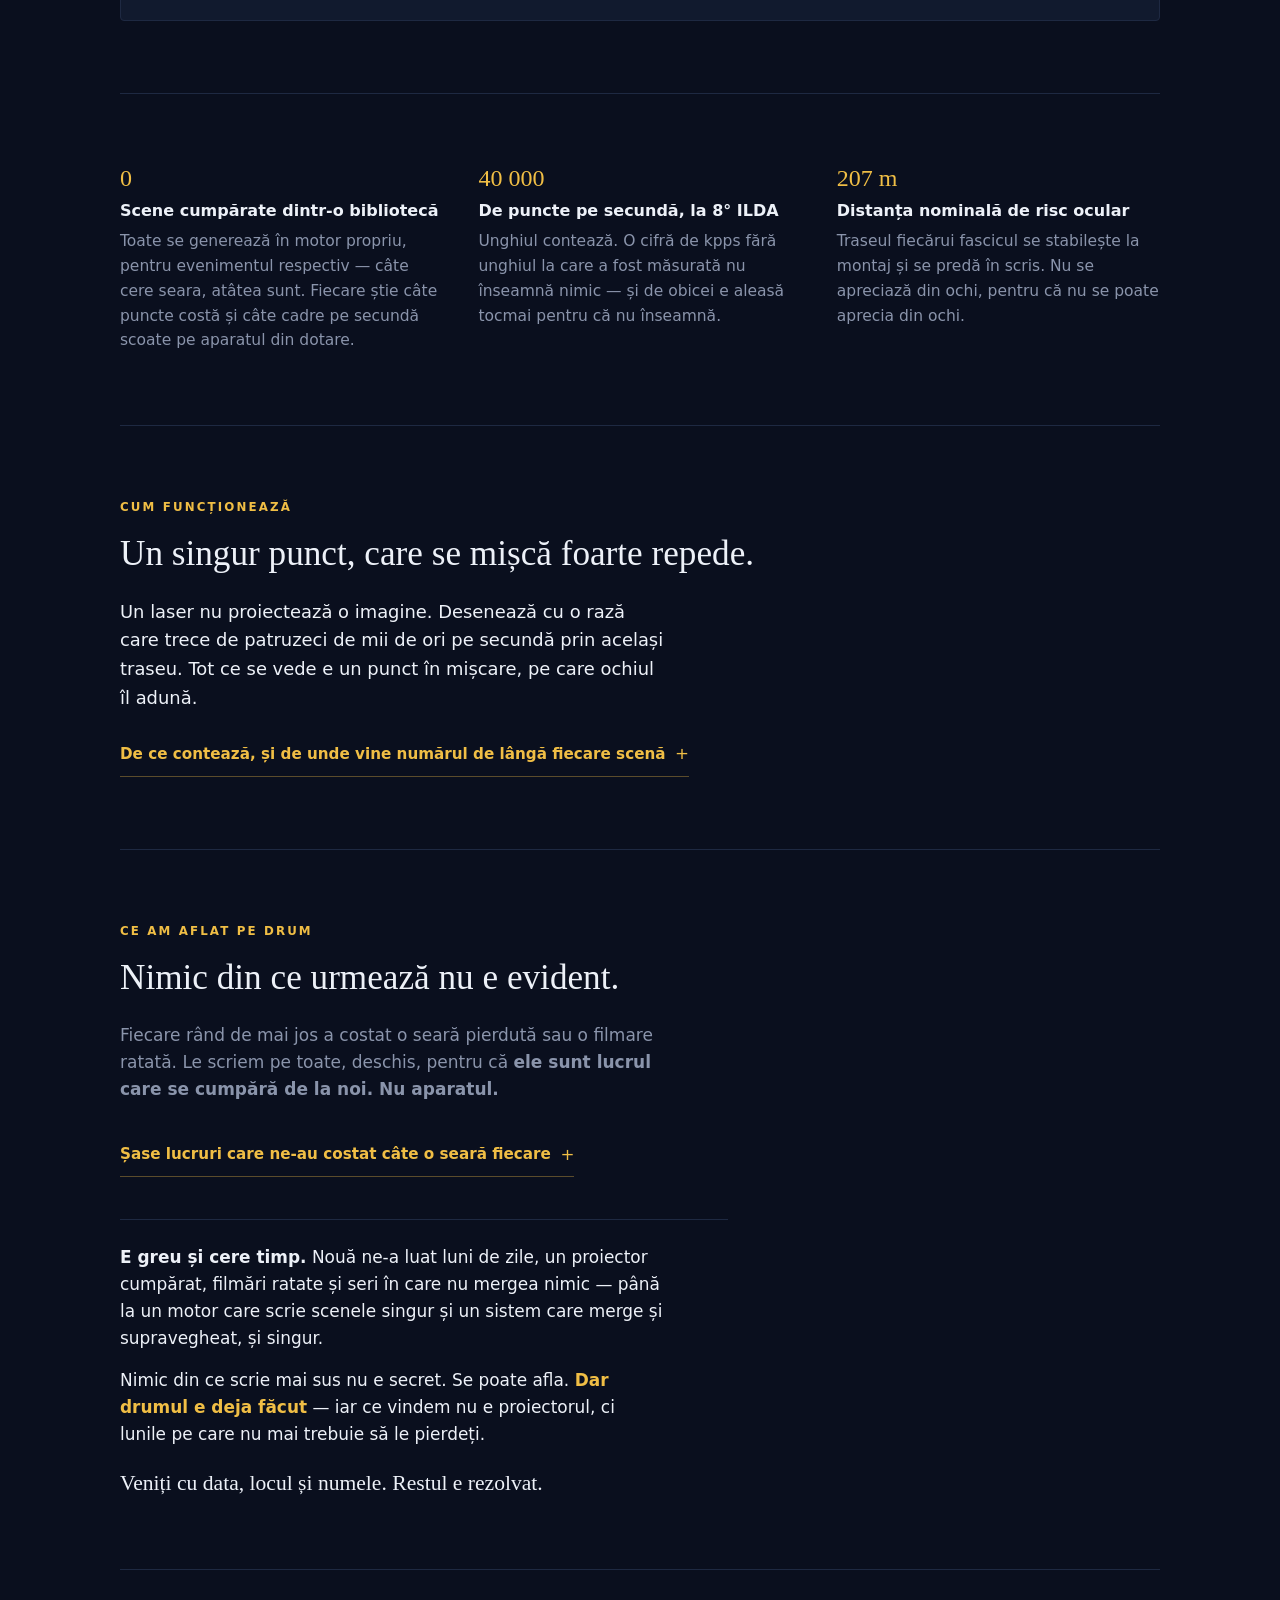
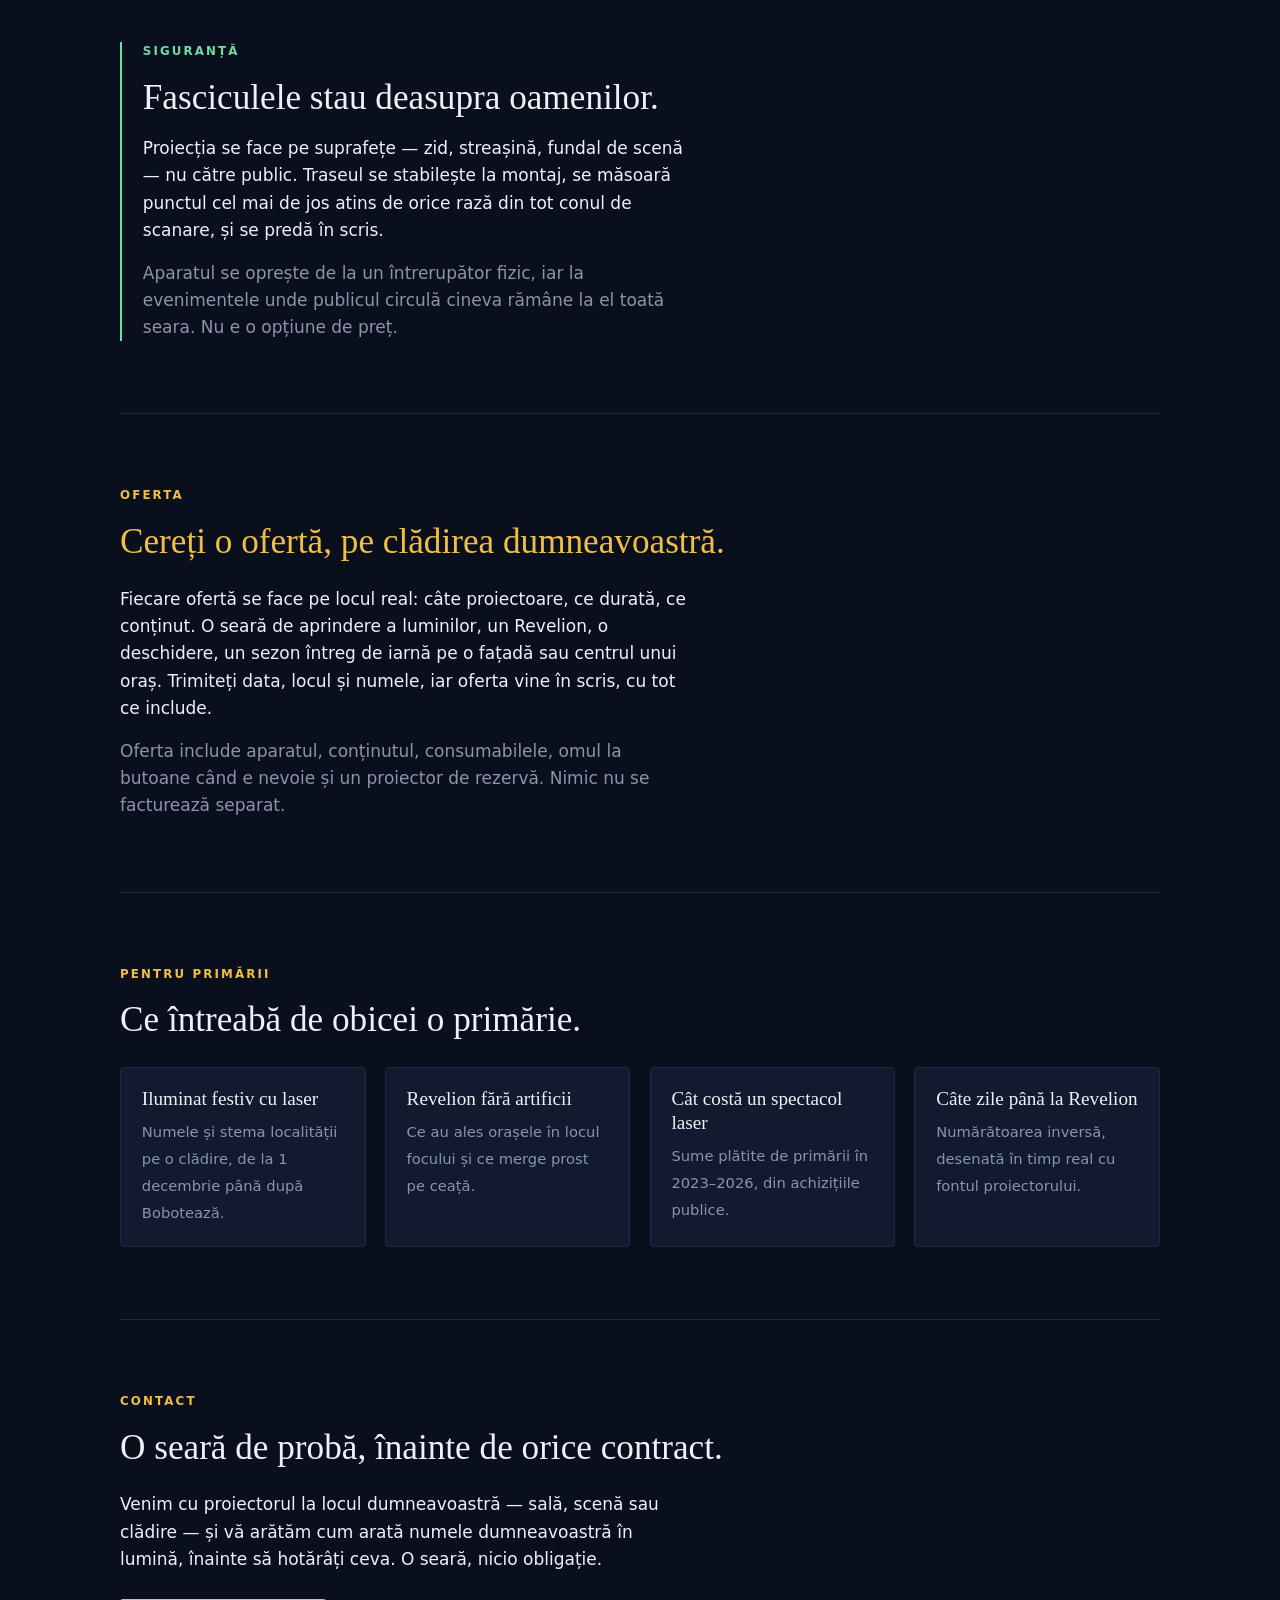
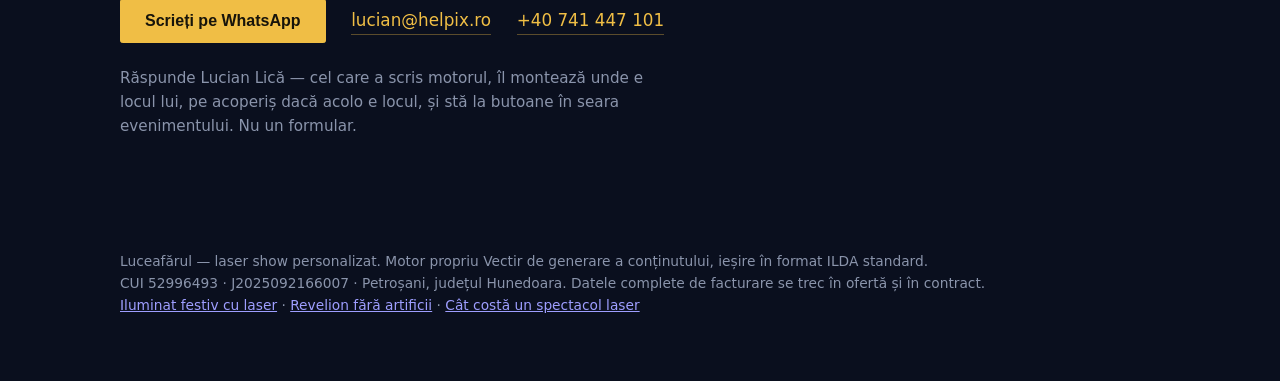
==== commit 98218c4a: "Inside Facebook, copy the message before trying WhatsApp Facebook's browser on iOS still showed the " ====
--- a/index.html
+++ b/index.html
@@ -341,7 +341,7 @@
 <script src="verse.js"></script>
 <script src="sim.js"></script>
 <script src="link.js"></script>
-<script src="/wa.js"></script>
+<script src="/wa.js?v=3"></script>
 <!-- Cloudflare Web Analytics --><script type='module' src='https://static.cloudflareinsights.com/beacon.min.js' data-cf-beacon='{"token": "c10756ce93a645f2bd230e4c76122468"}'></script><!-- End Cloudflare Web Analytics -->
 </body>
 </html>
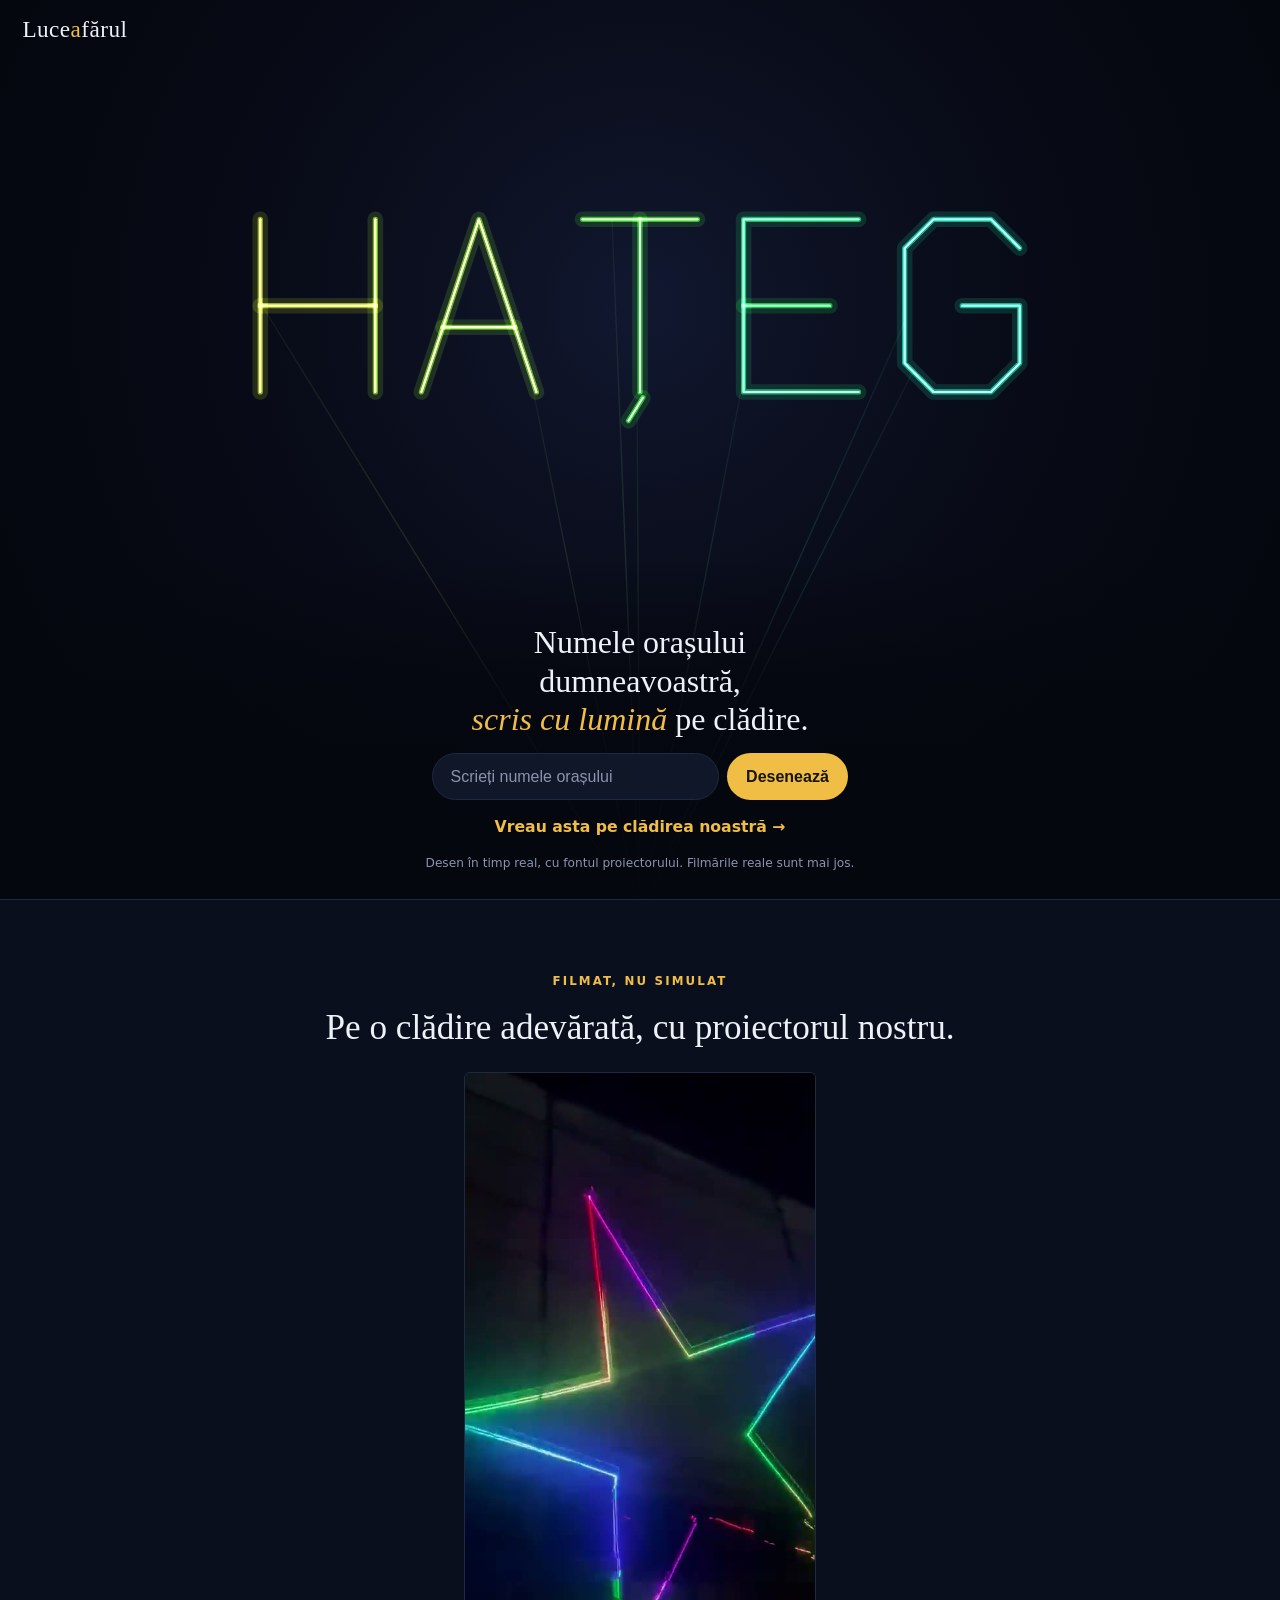
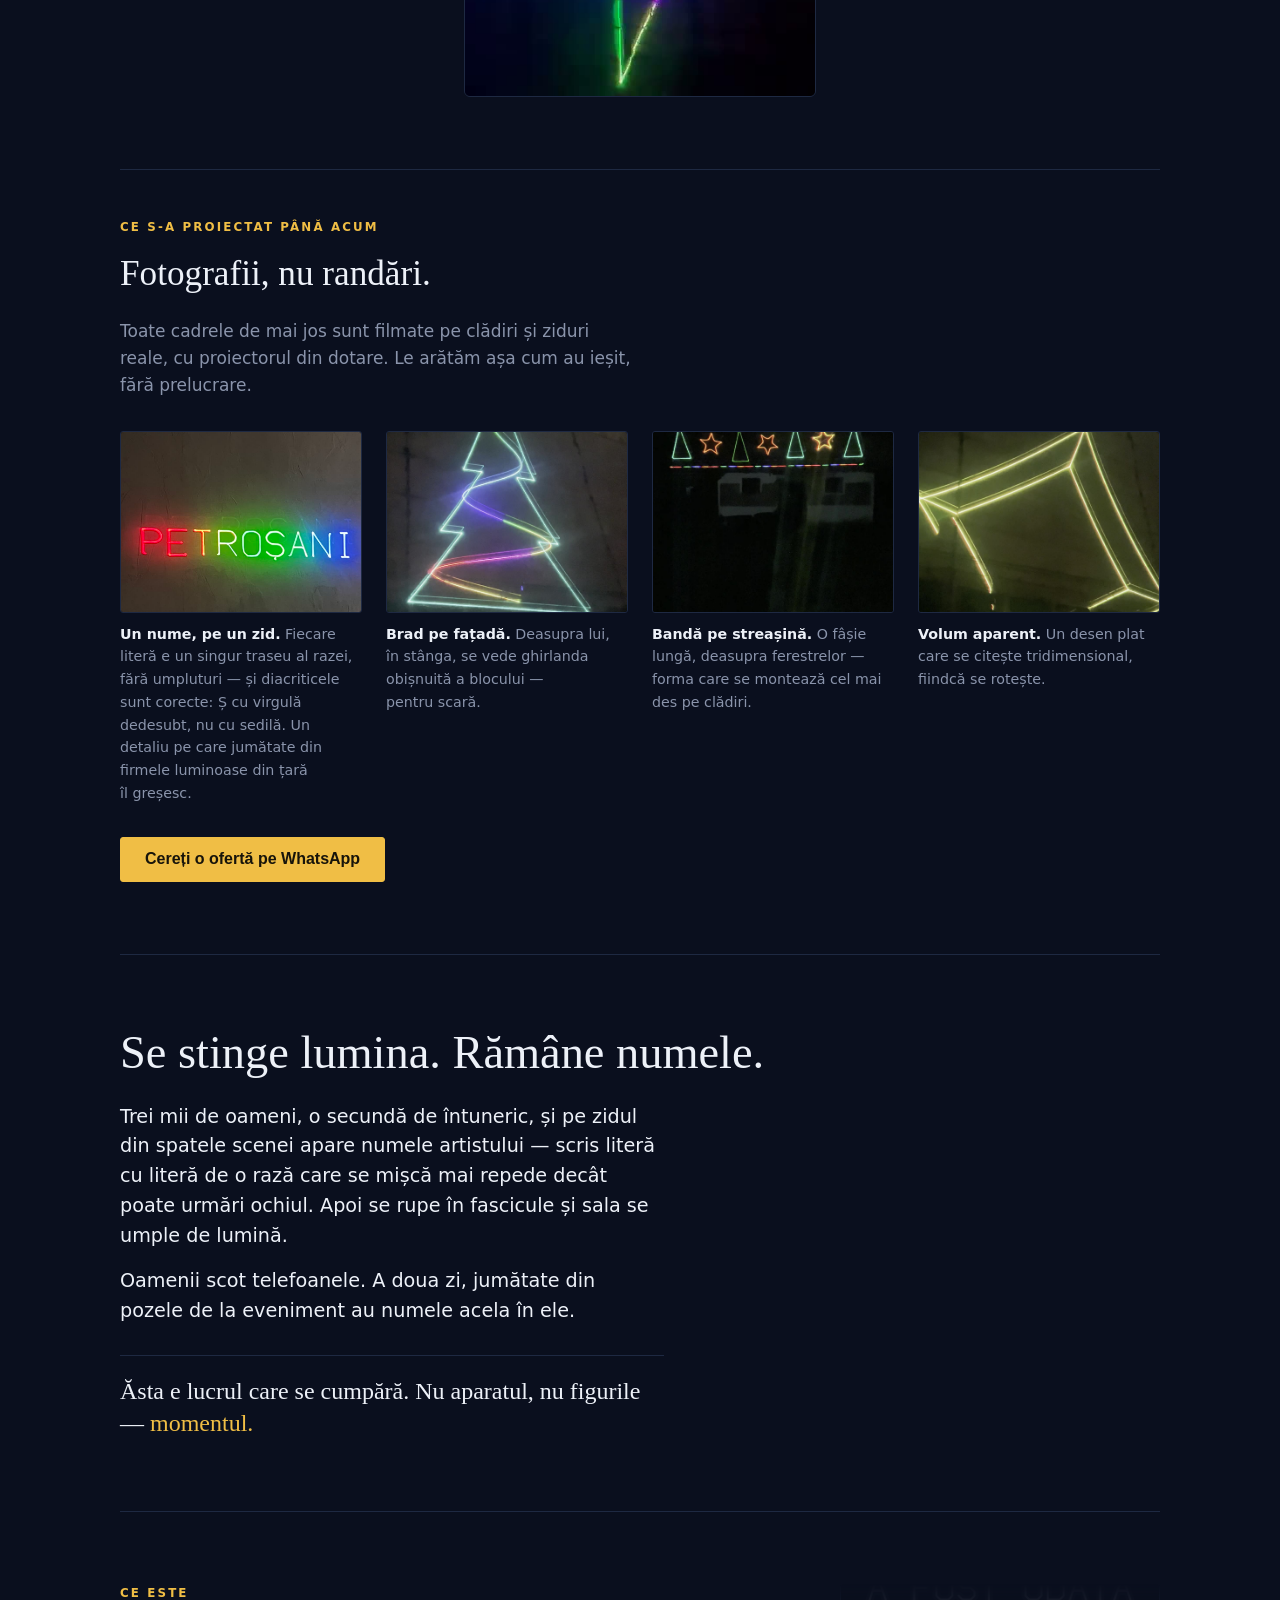
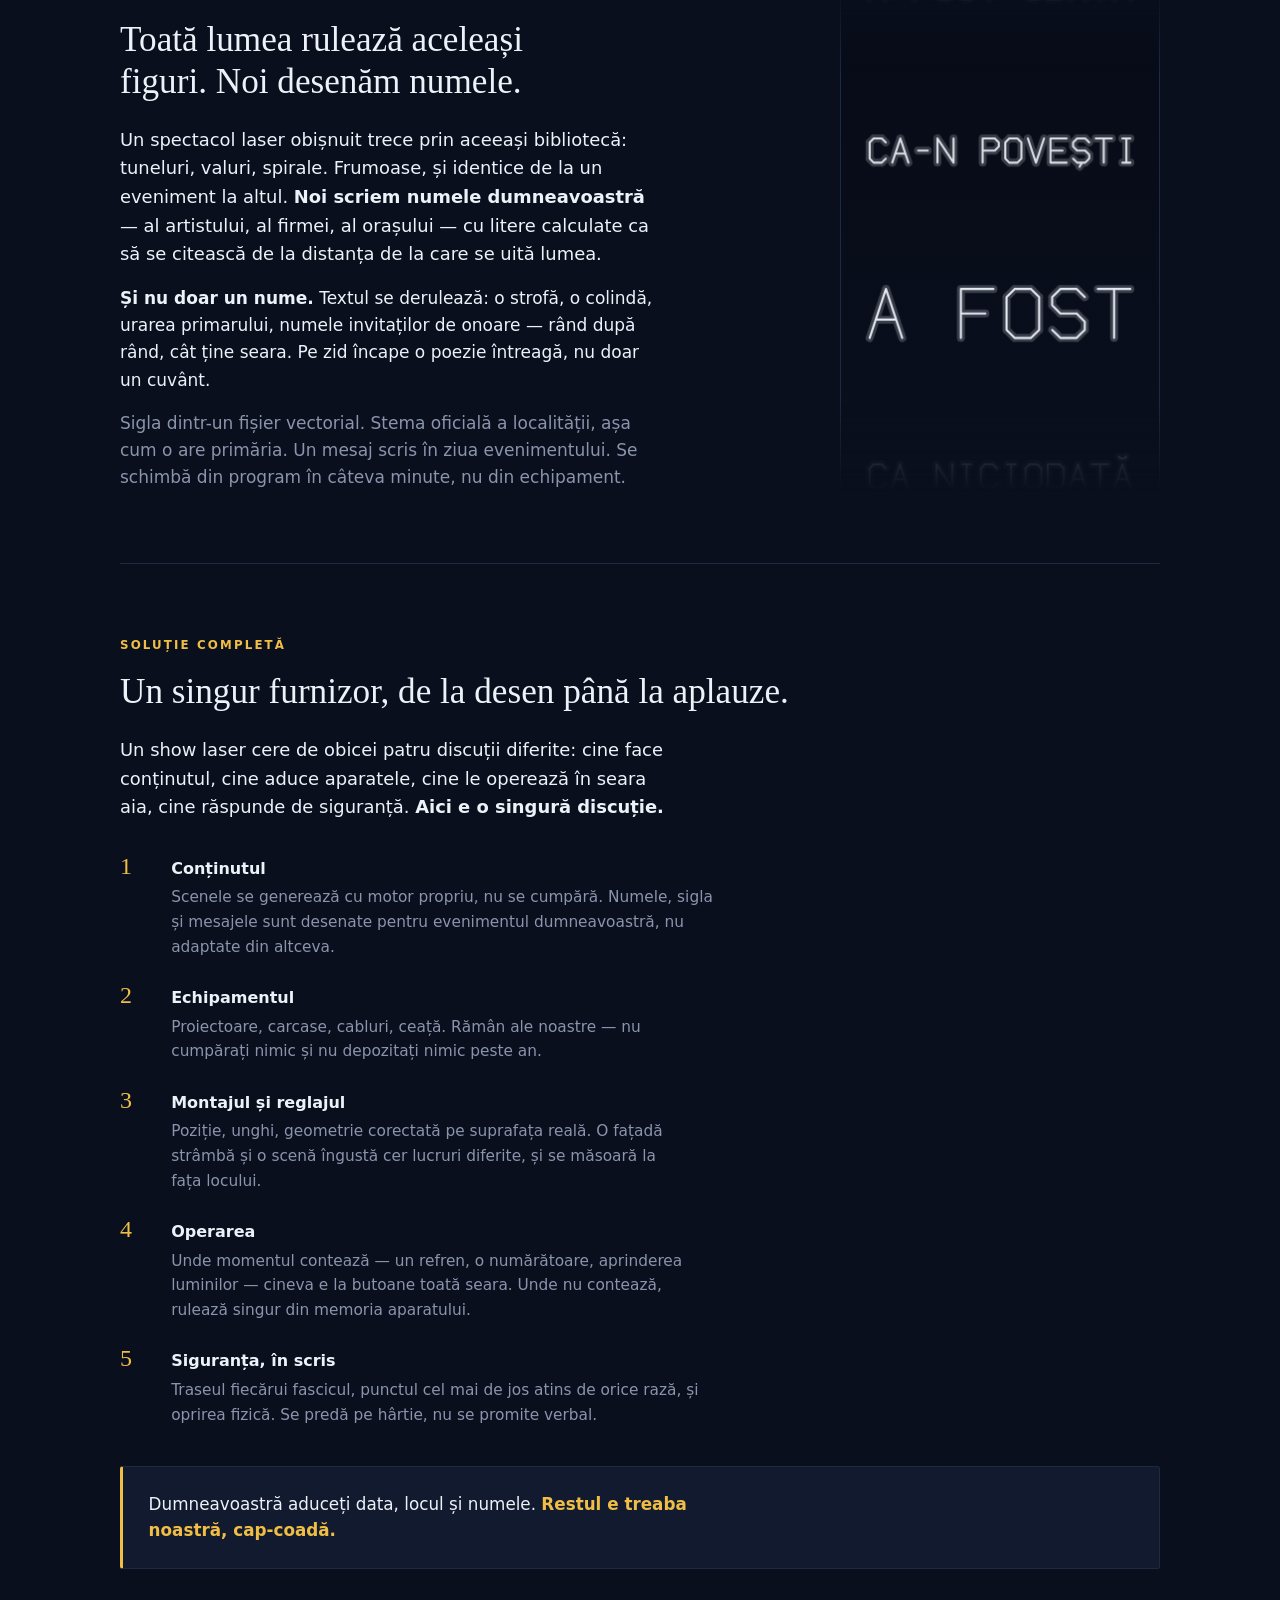
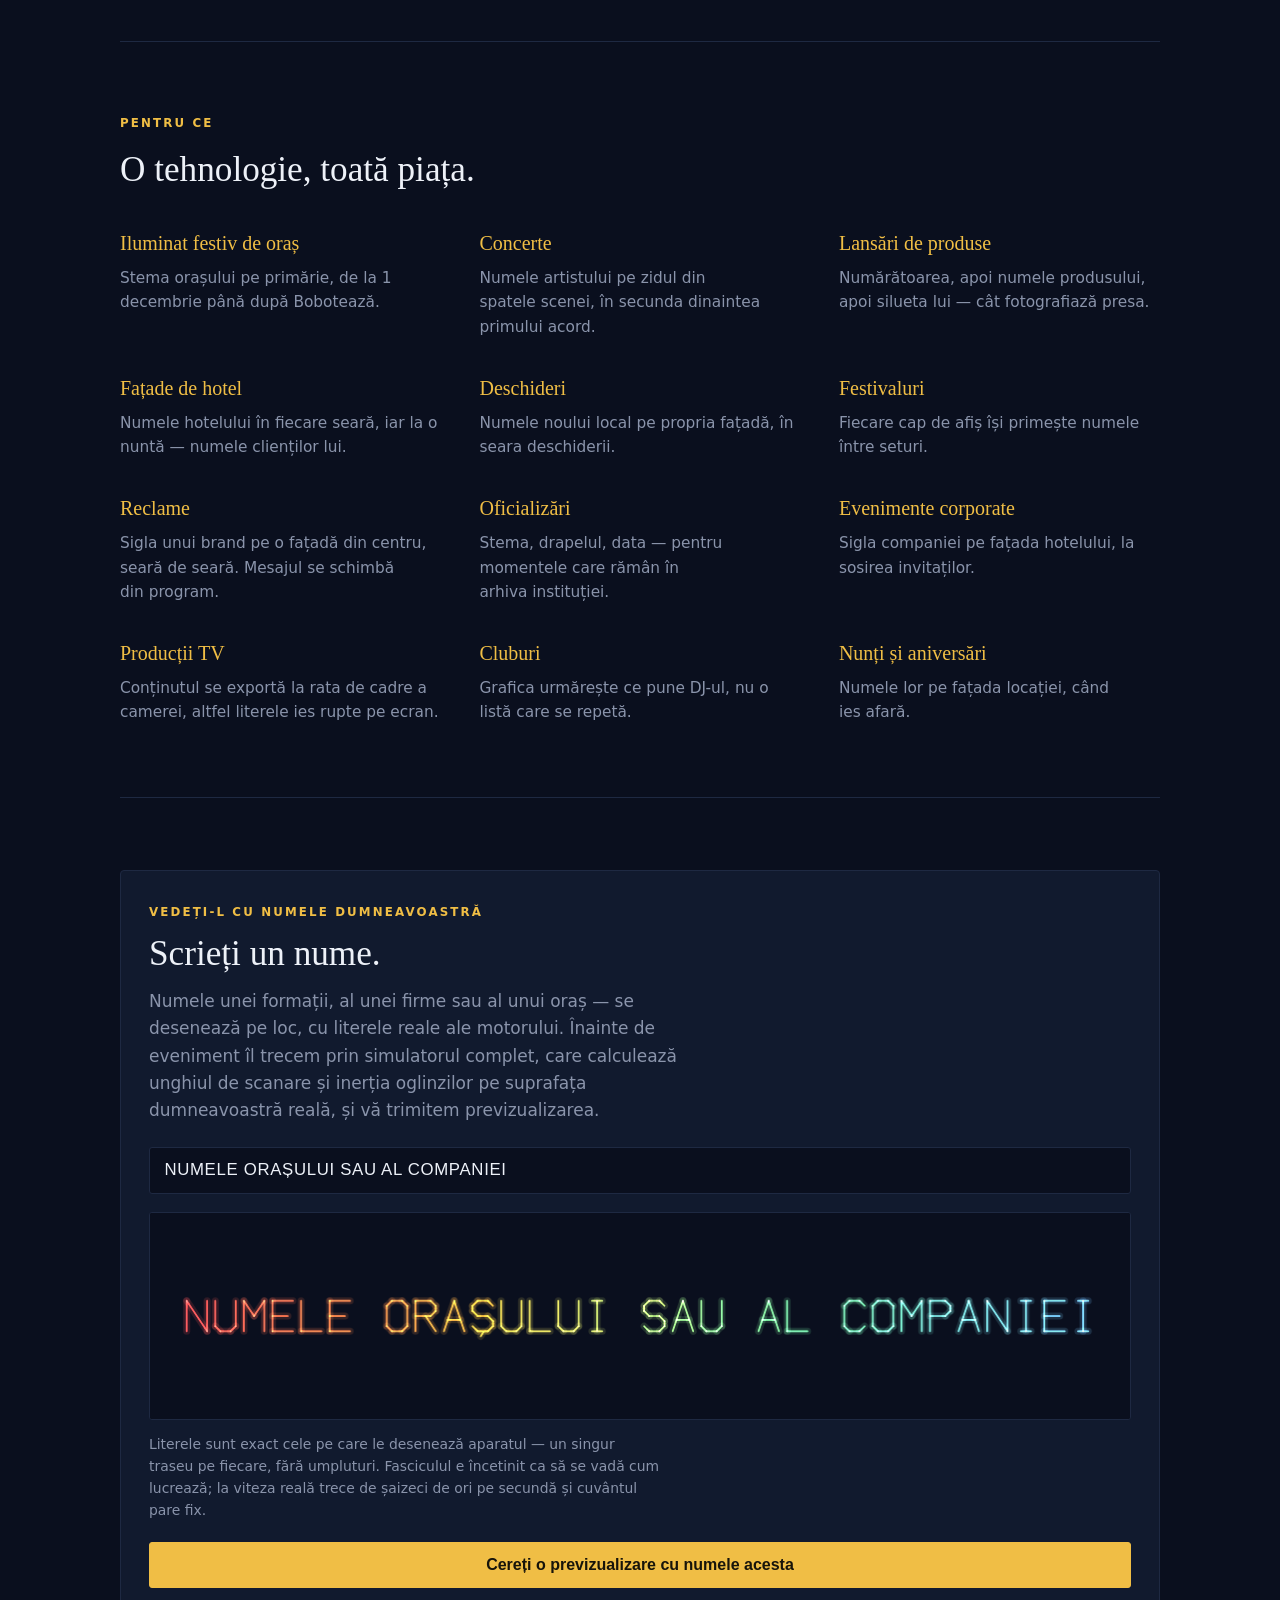
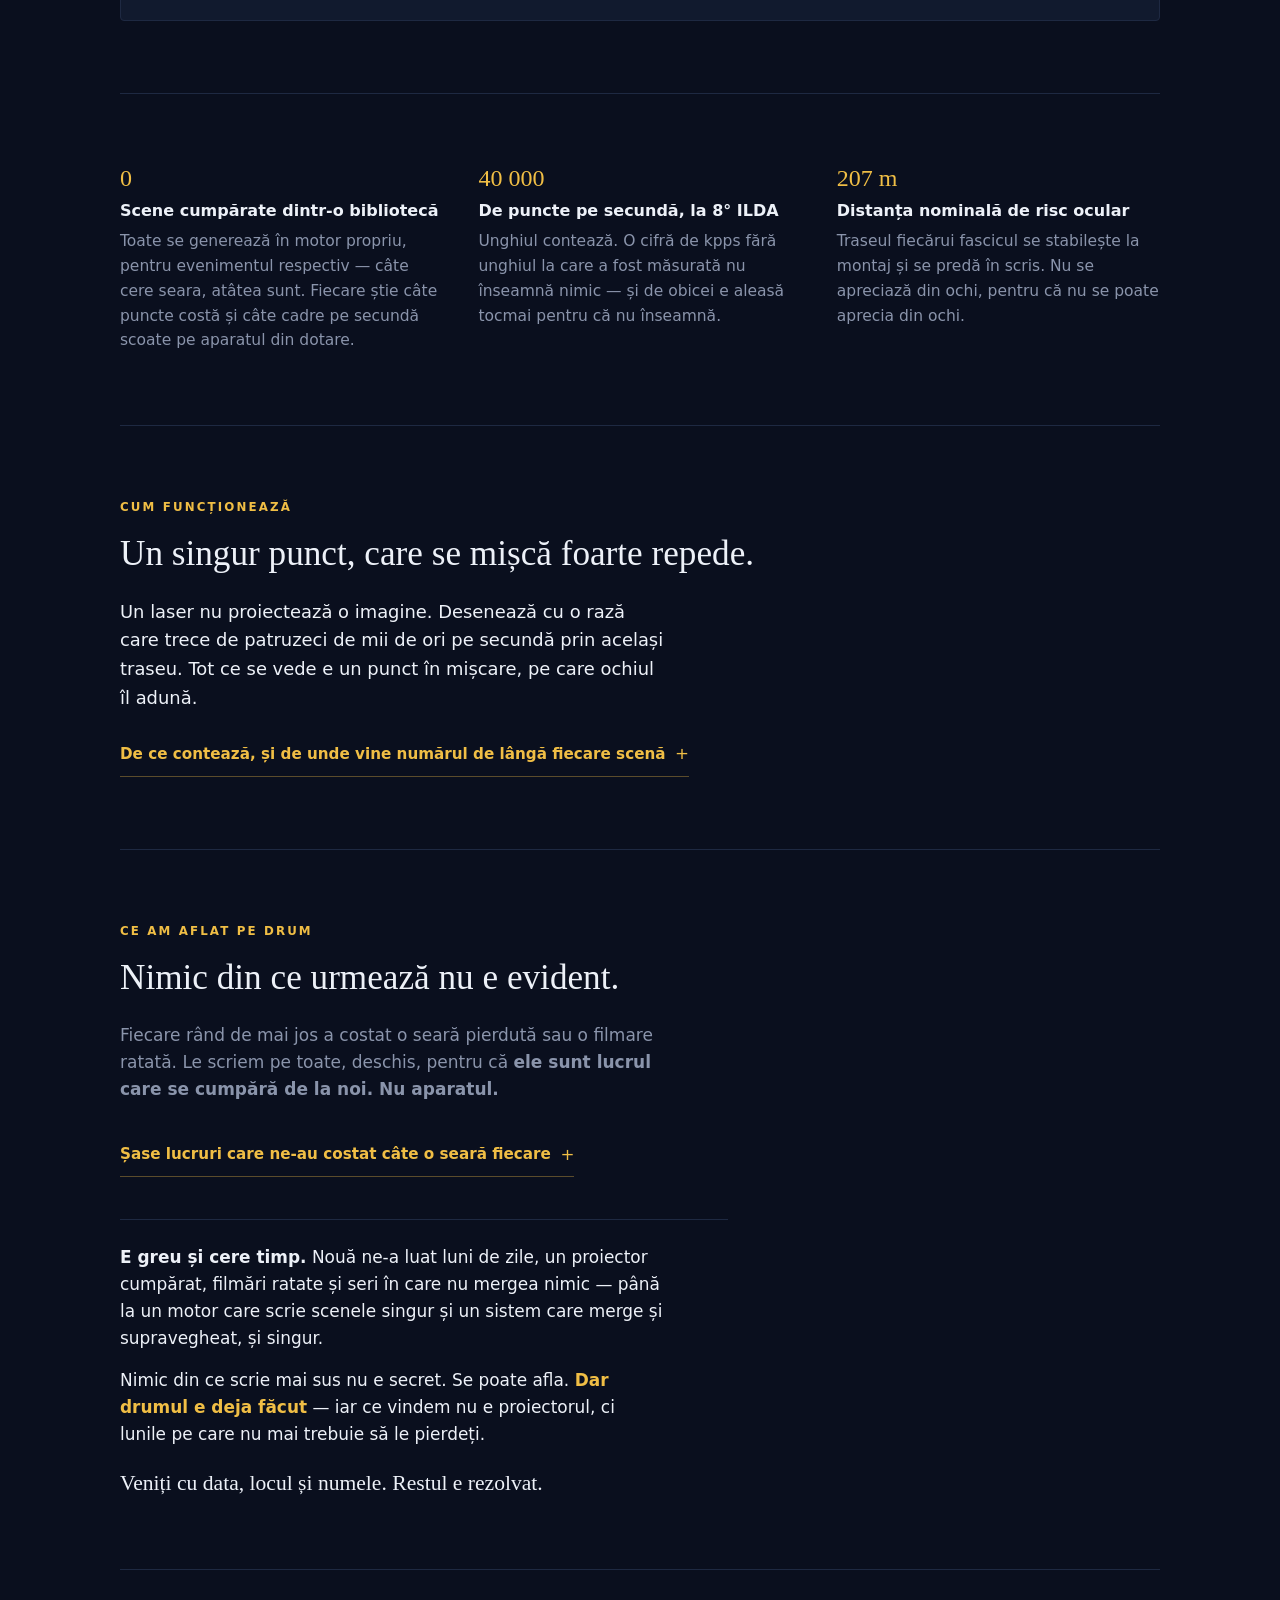
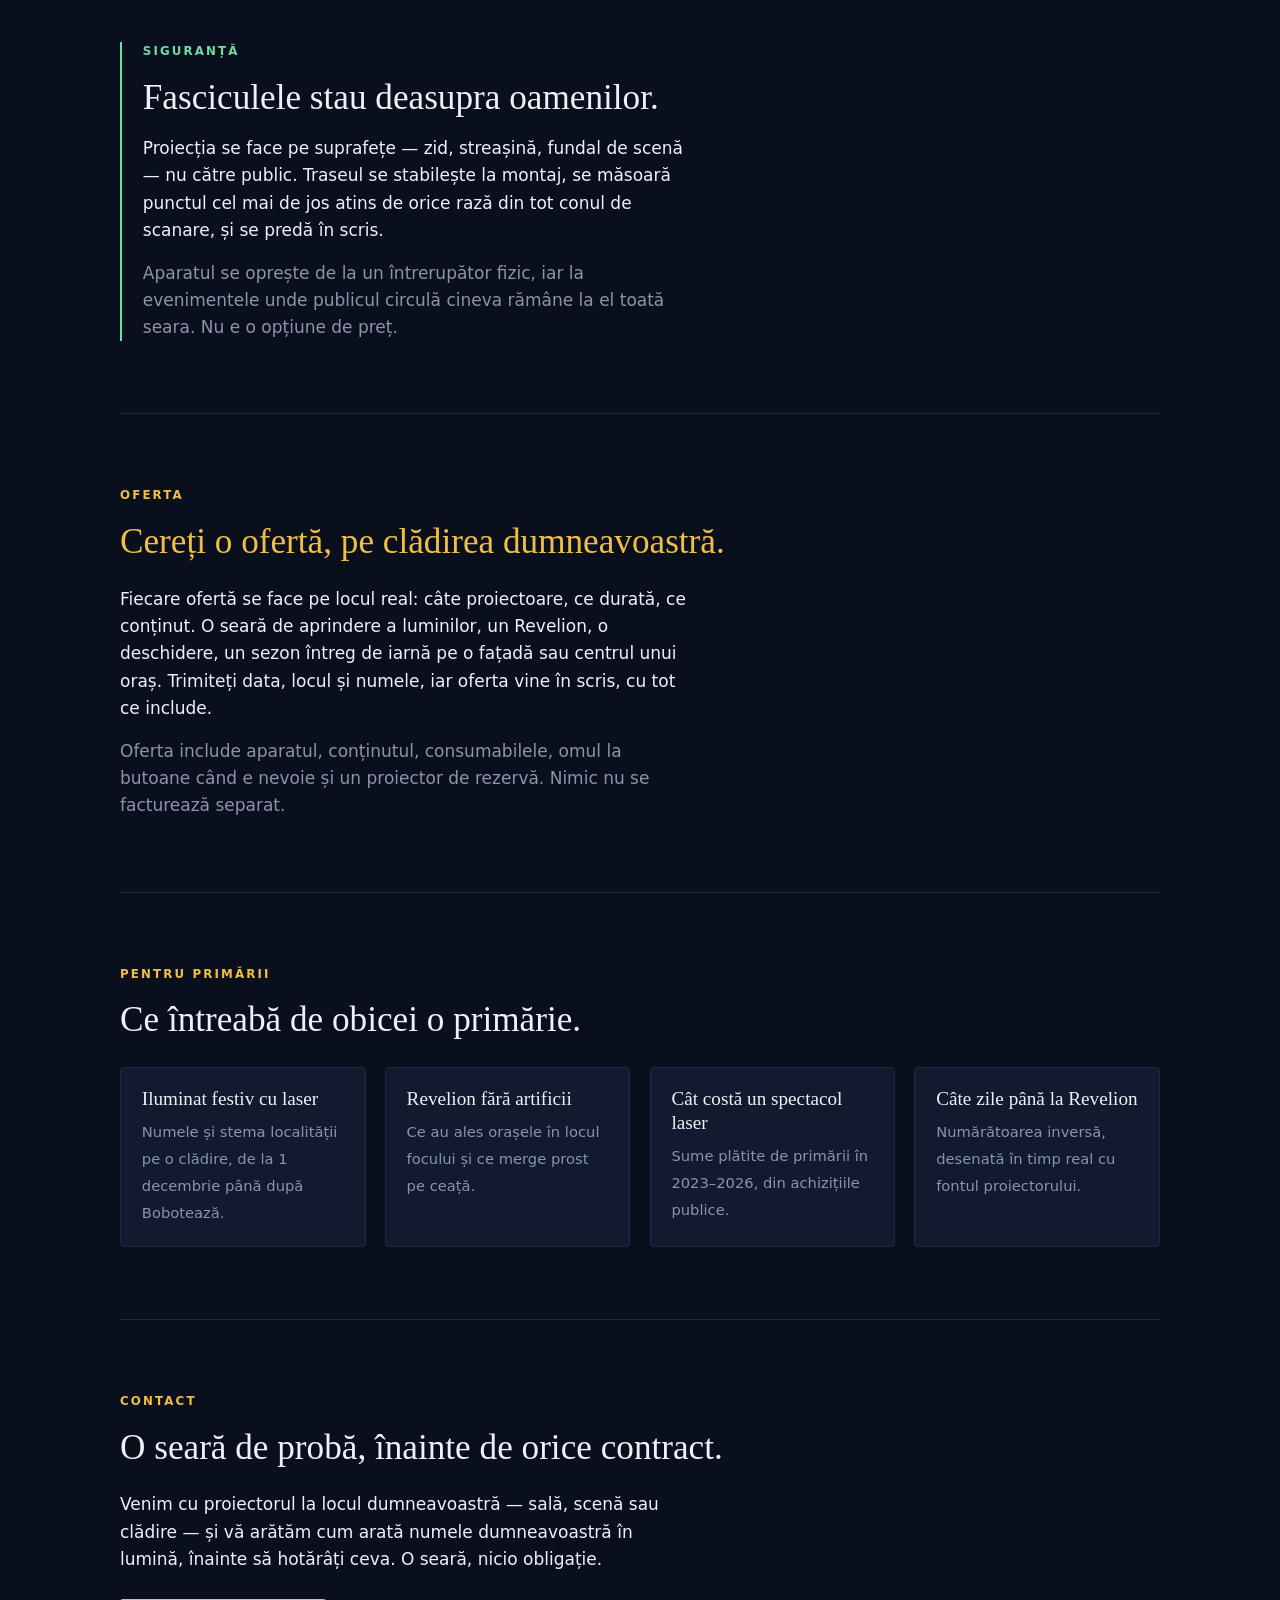
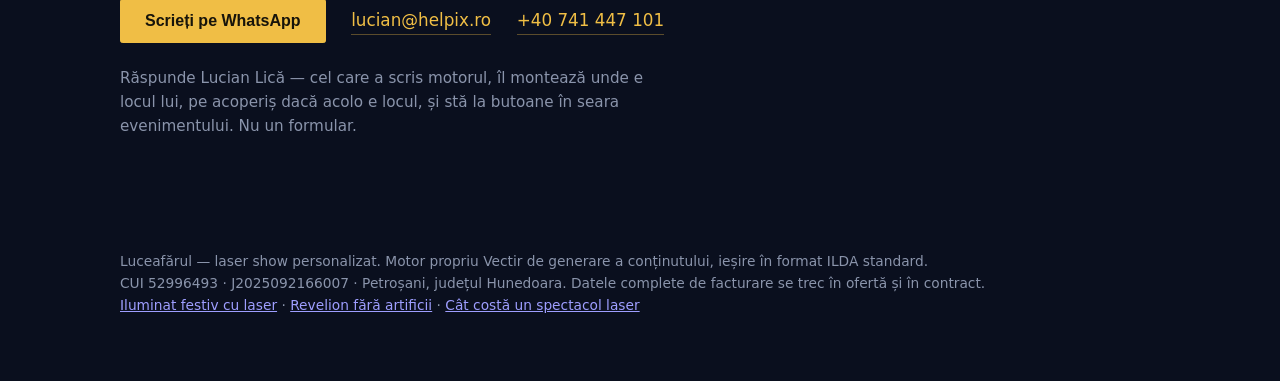
==== commit 17791288: "Inside Facebook: copy the message and say what to do, no fake hand-off Tested on a real iPhone: Face" ====
--- a/index.html
+++ b/index.html
@@ -341,7 +341,7 @@
 <script src="verse.js"></script>
 <script src="sim.js"></script>
 <script src="link.js"></script>
-<script src="/wa.js?v=3"></script>
+<script src="/wa.js?v=4"></script>
 <!-- Cloudflare Web Analytics --><script type='module' src='https://static.cloudflareinsights.com/beacon.min.js' data-cf-beacon='{"token": "c10756ce93a645f2bd230e4c76122468"}'></script><!-- End Cloudflare Web Analytics -->
 </body>
 </html>
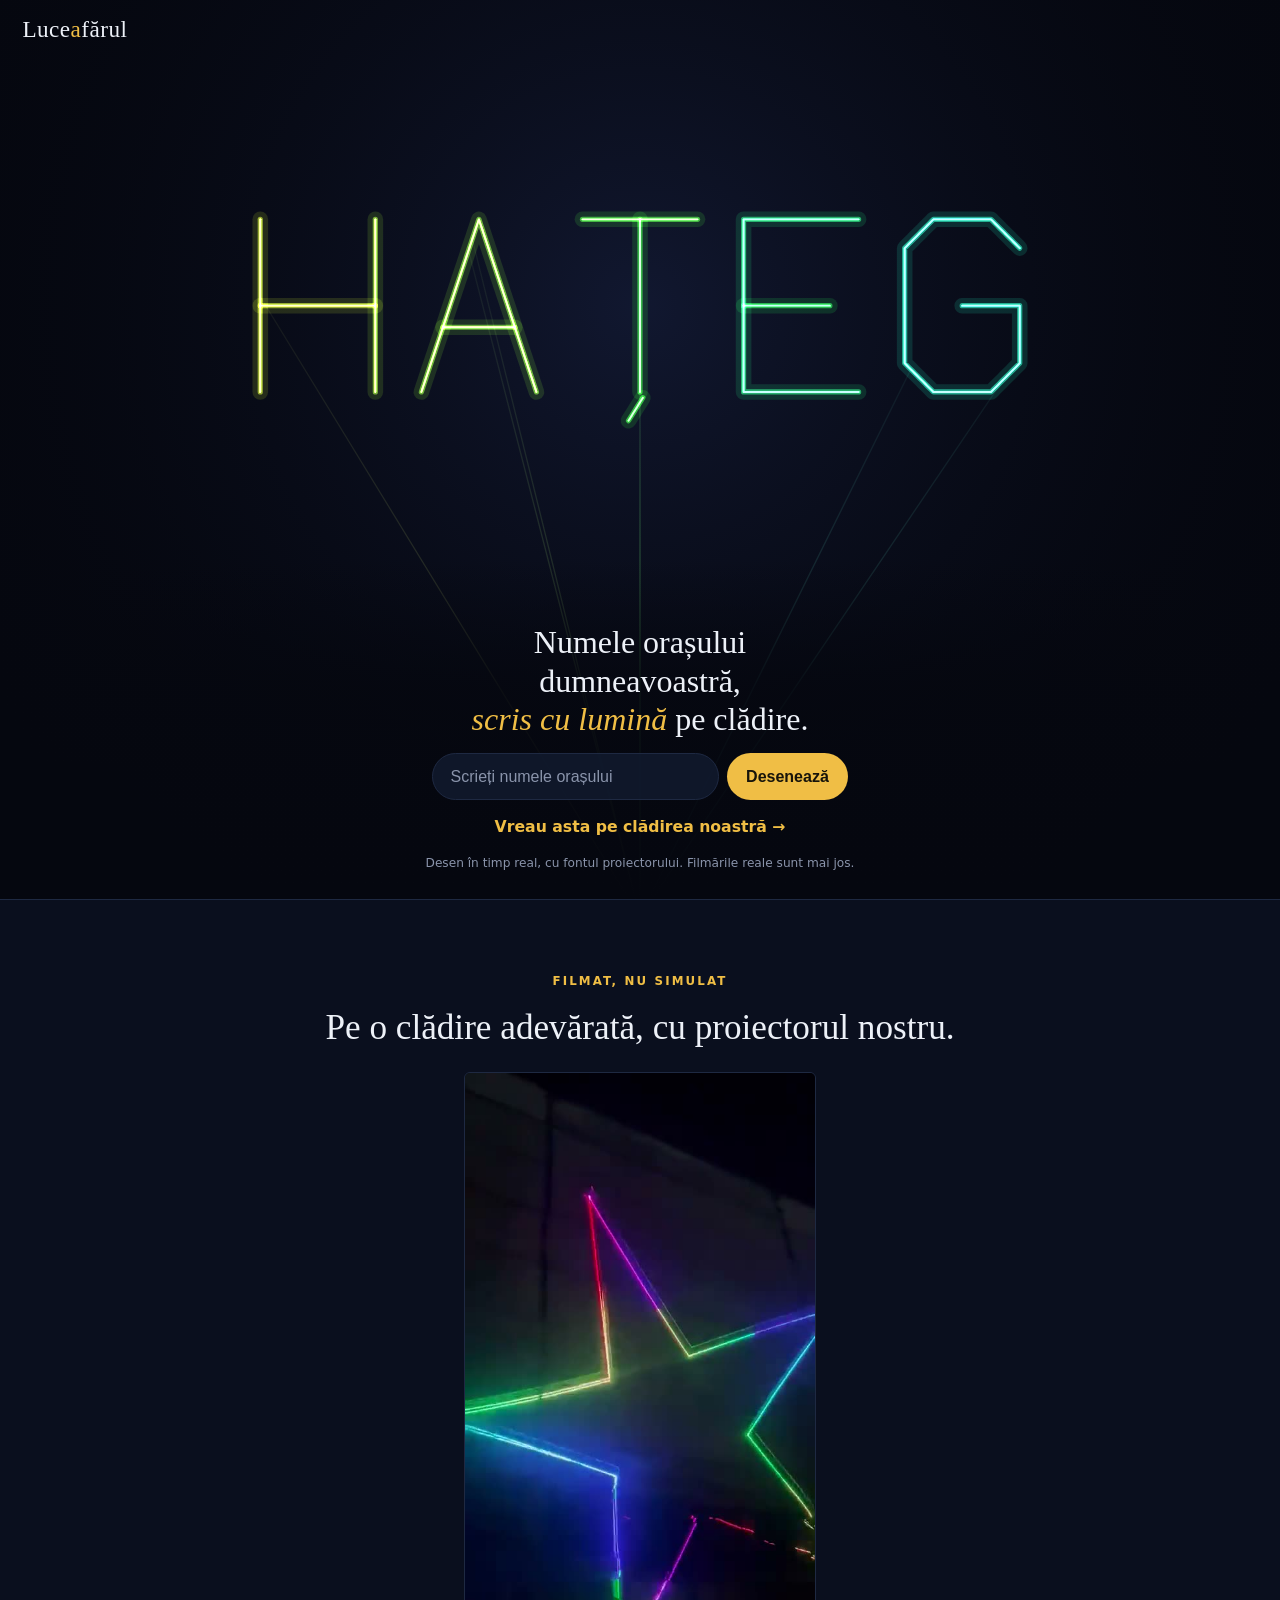
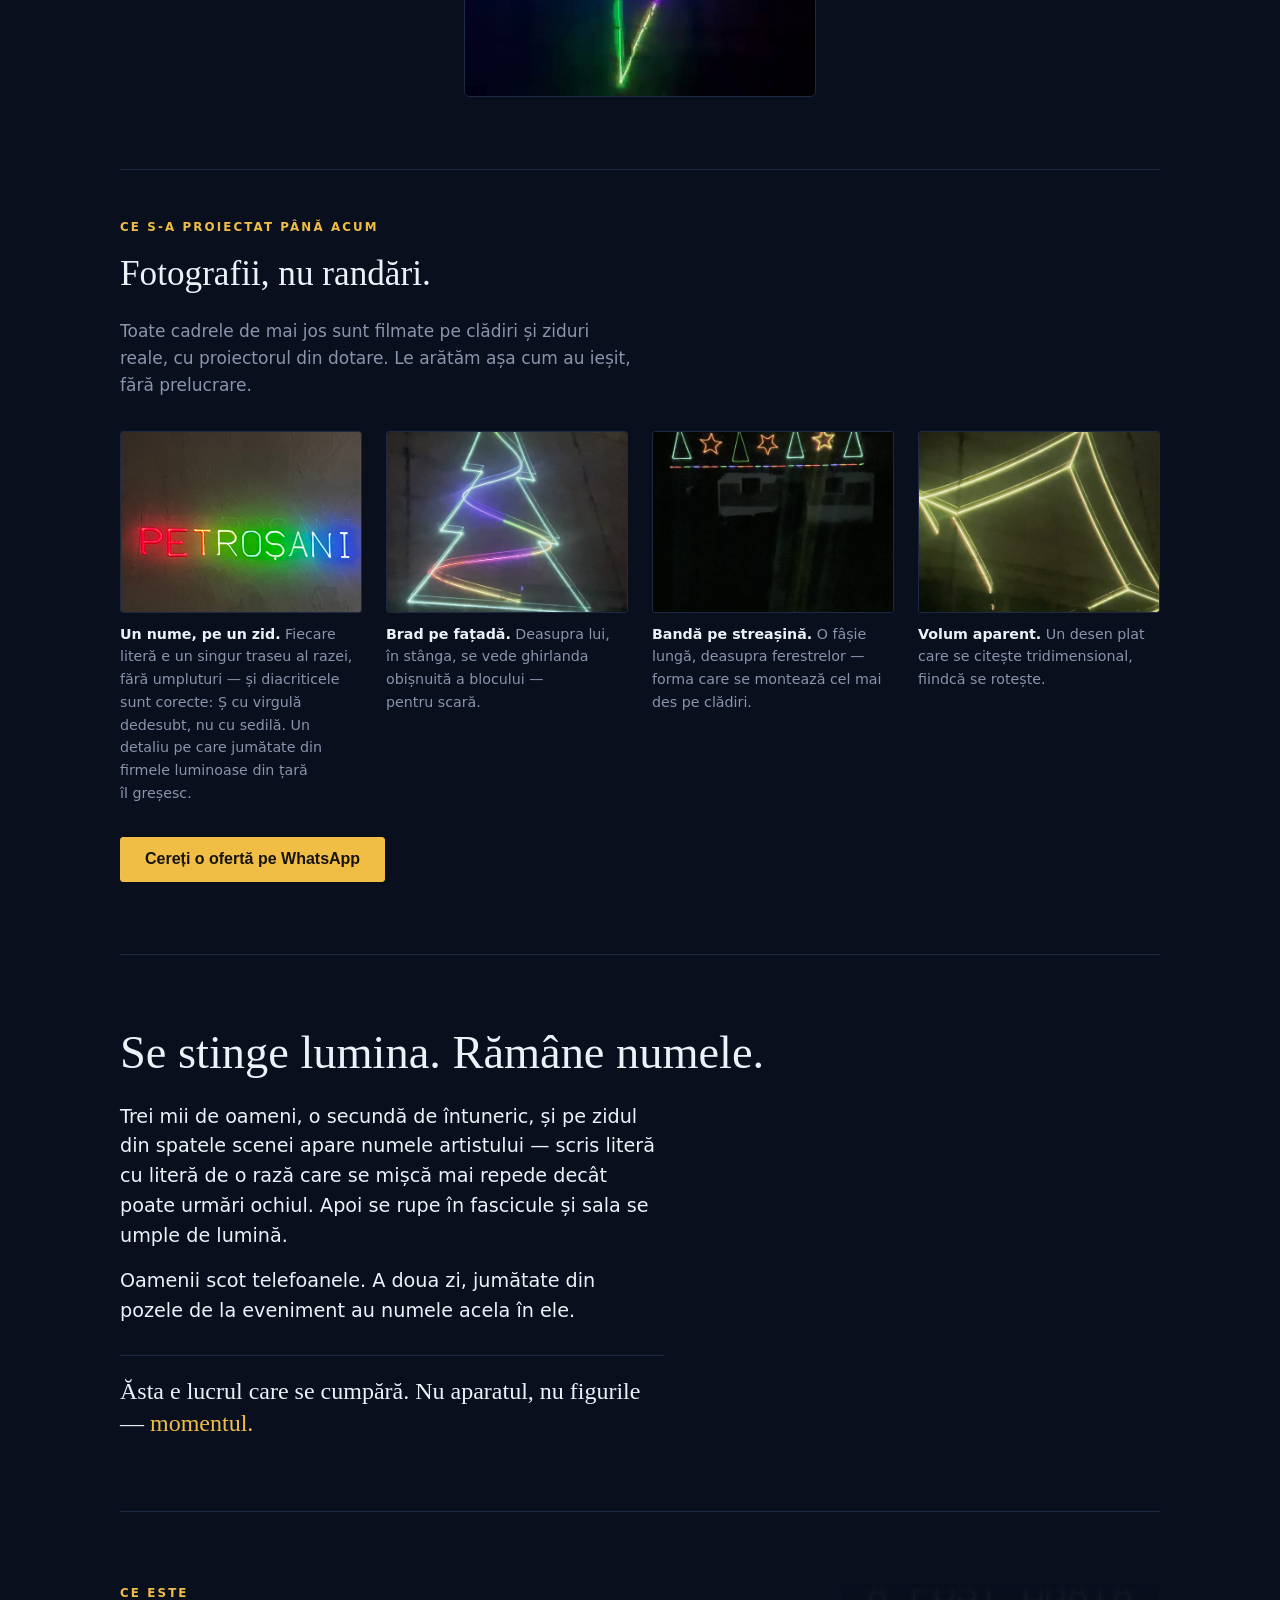
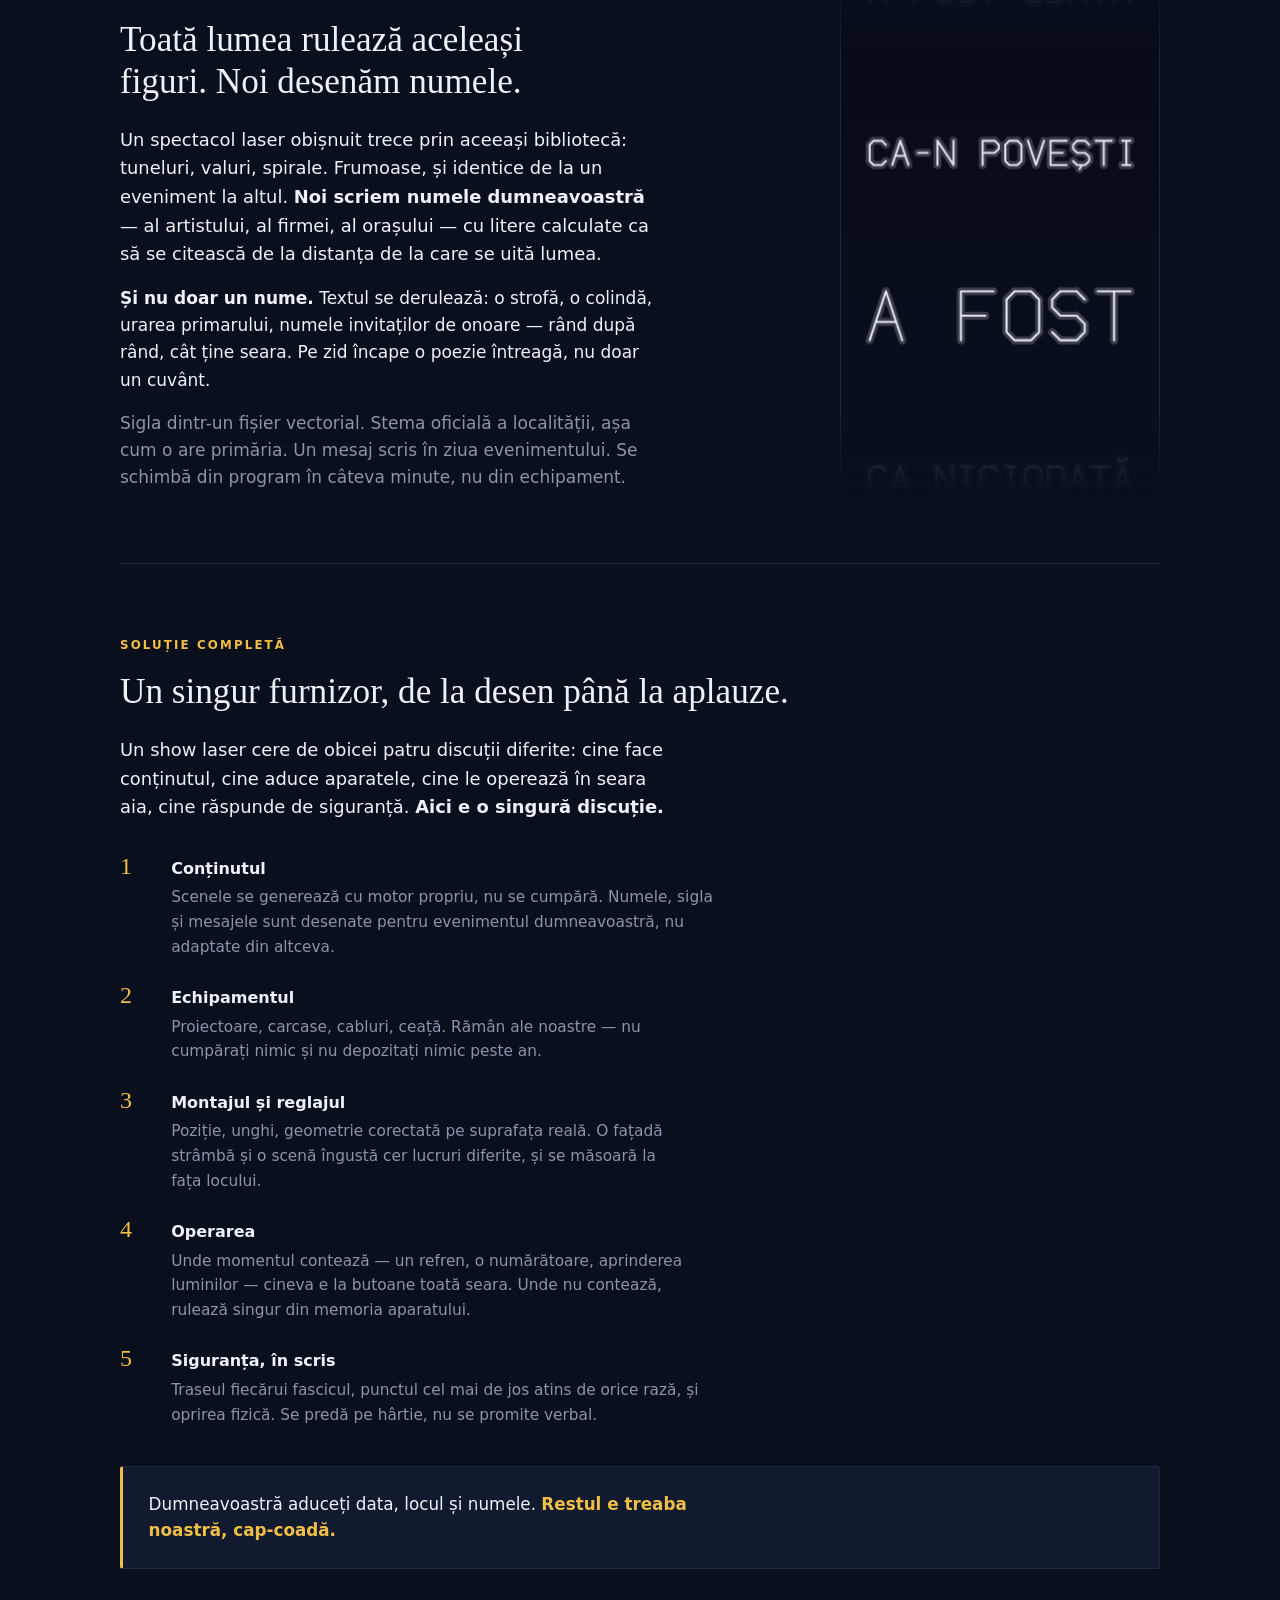
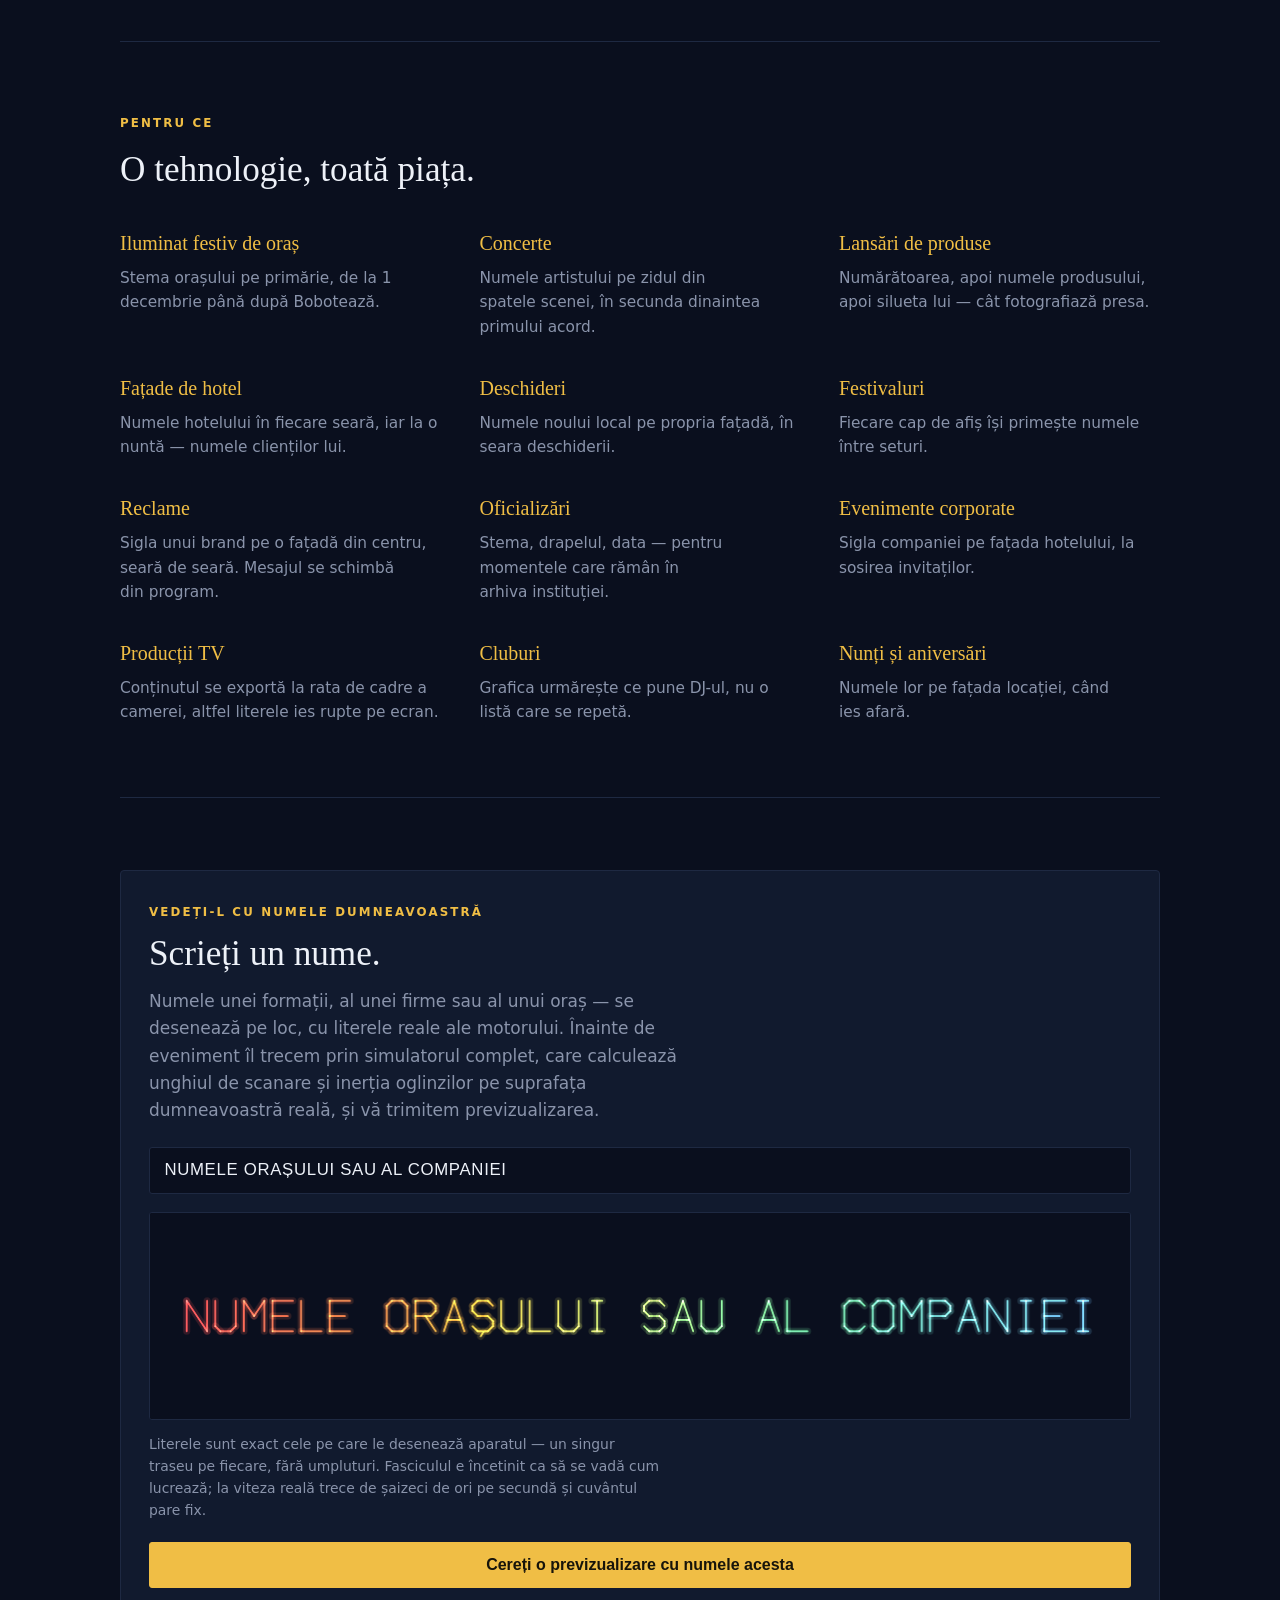
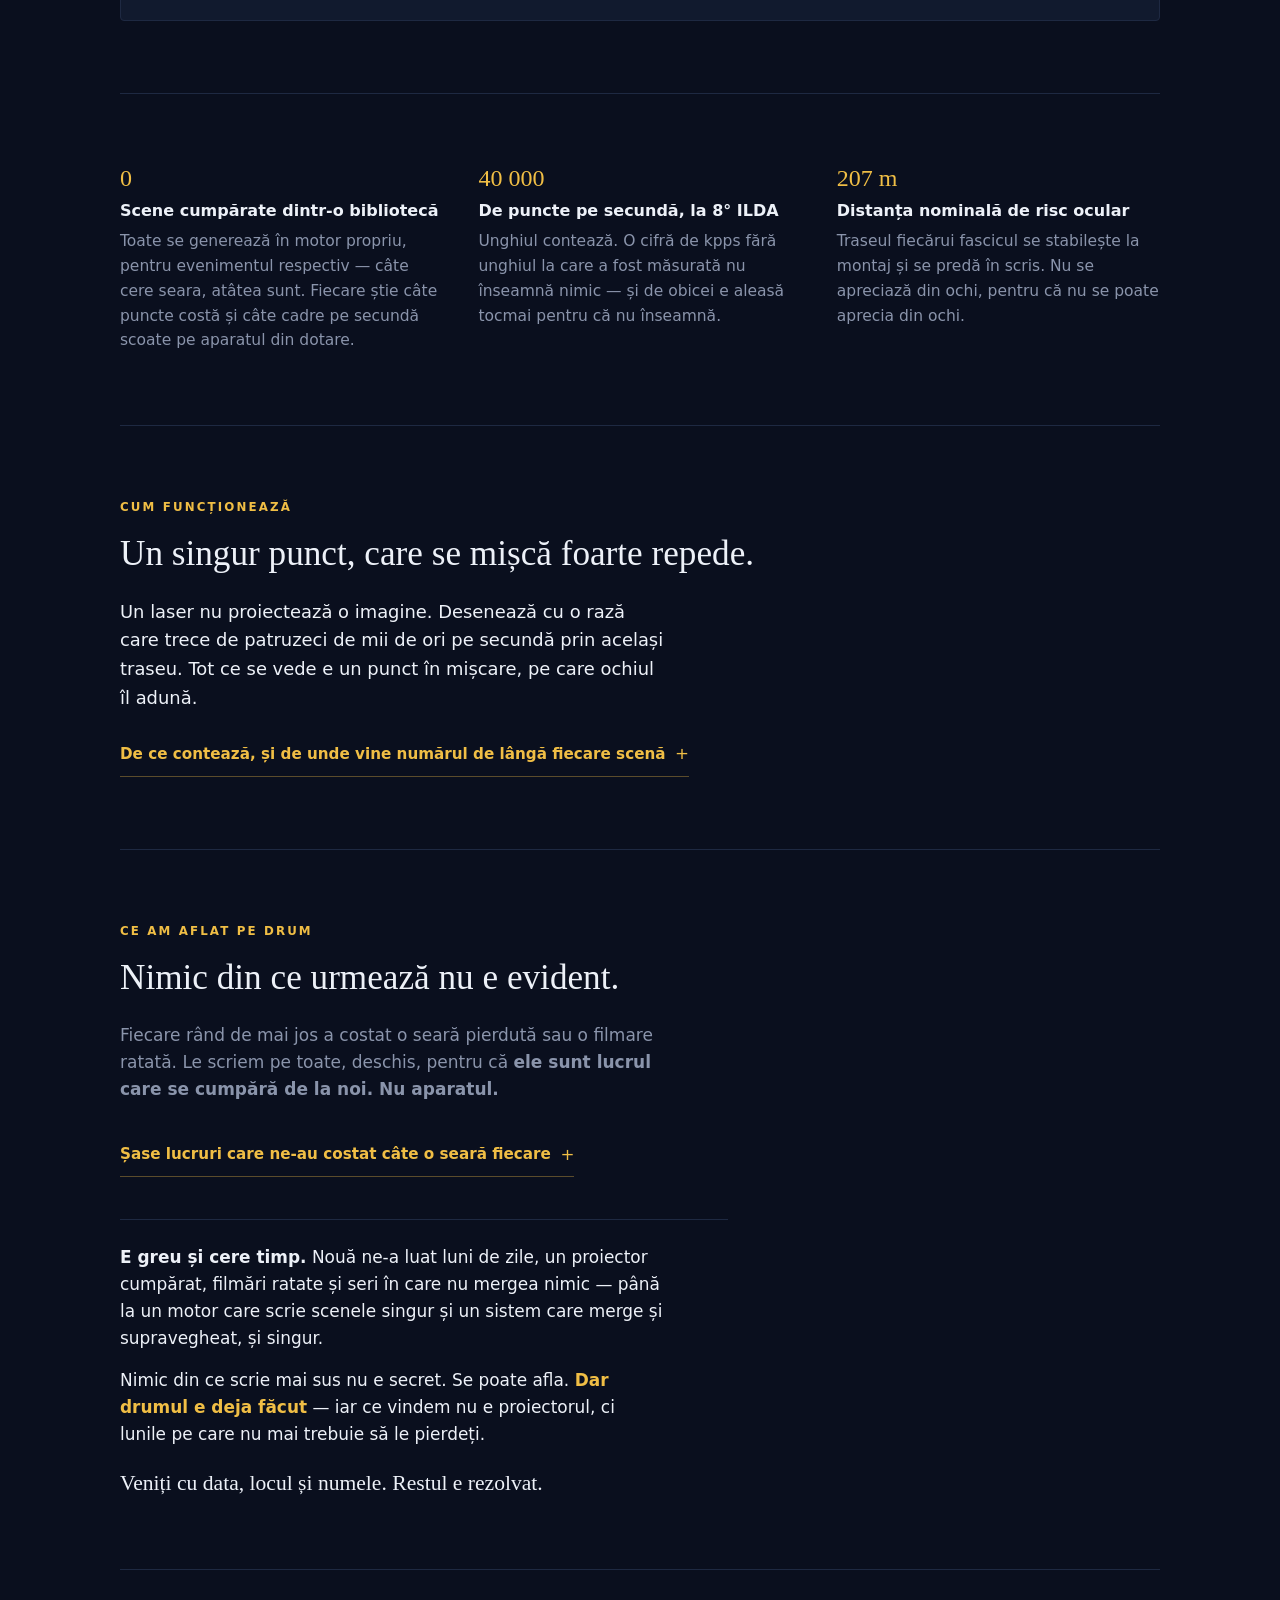
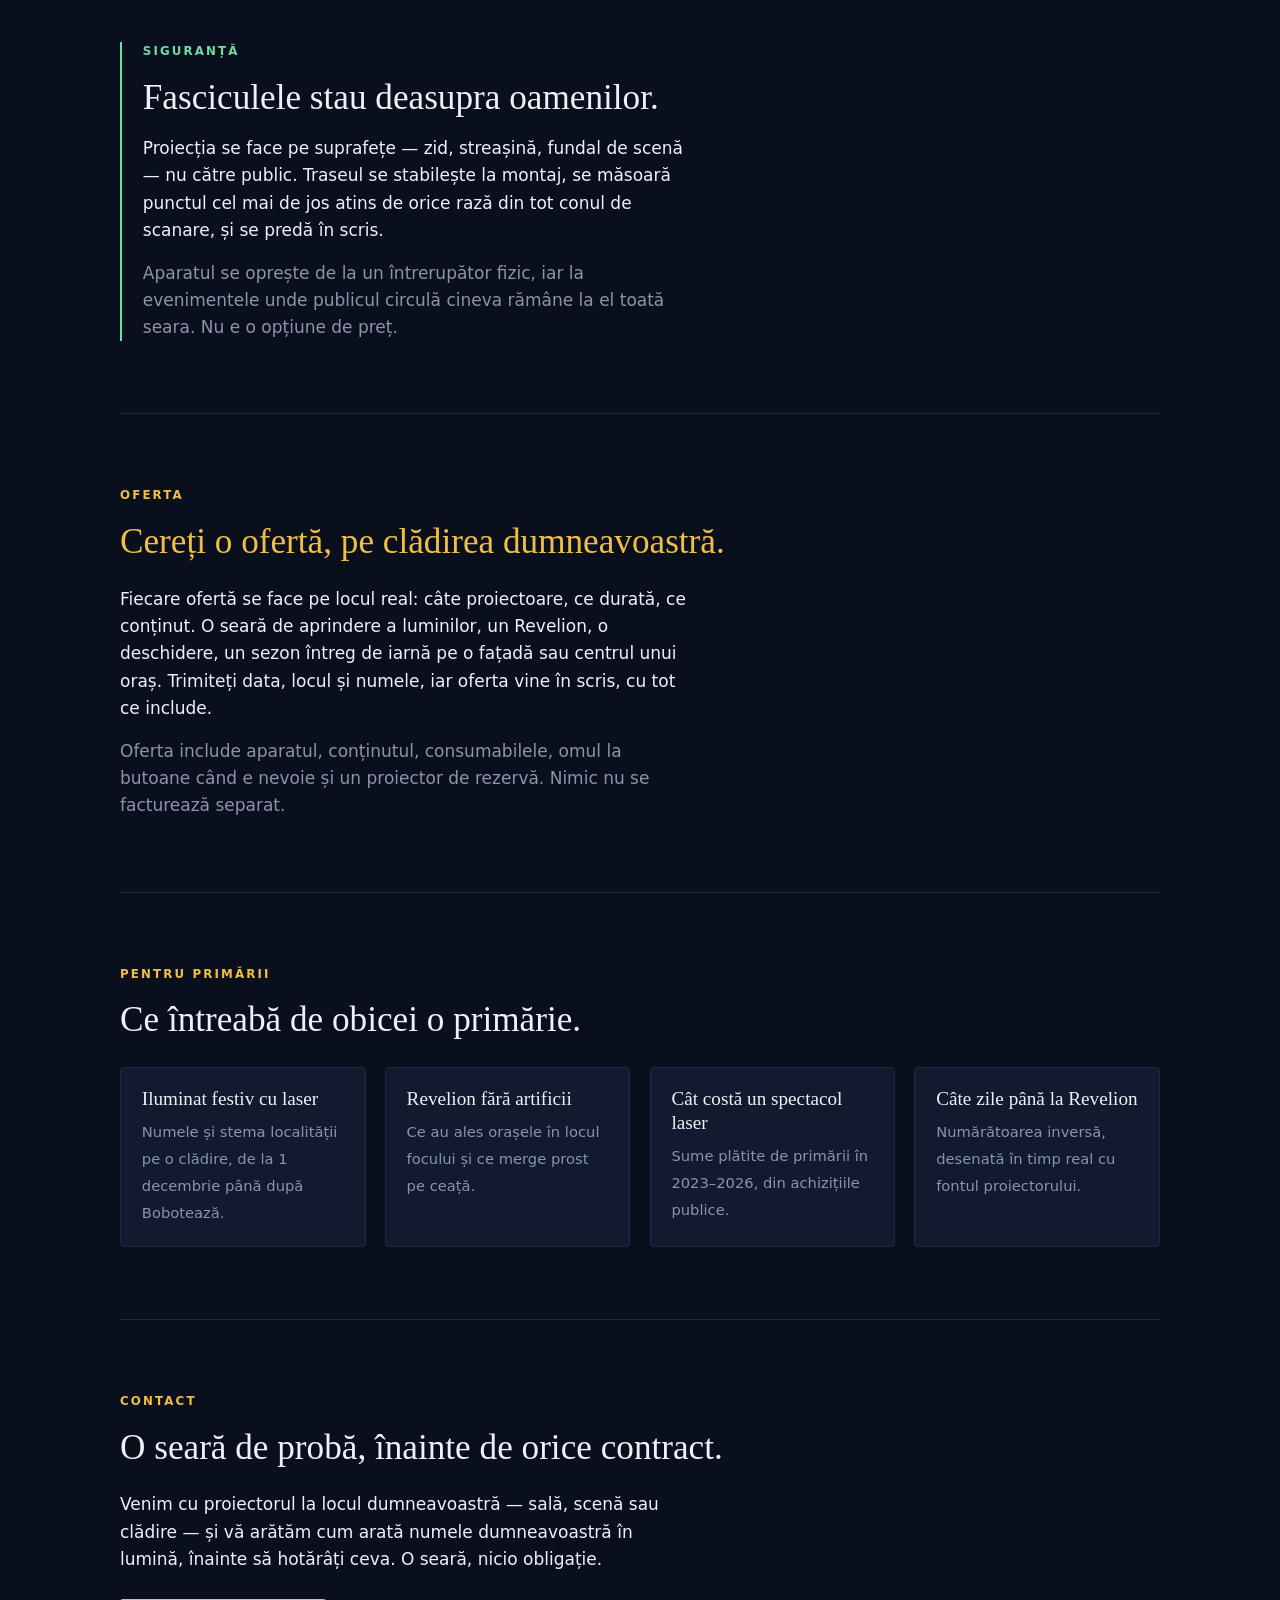
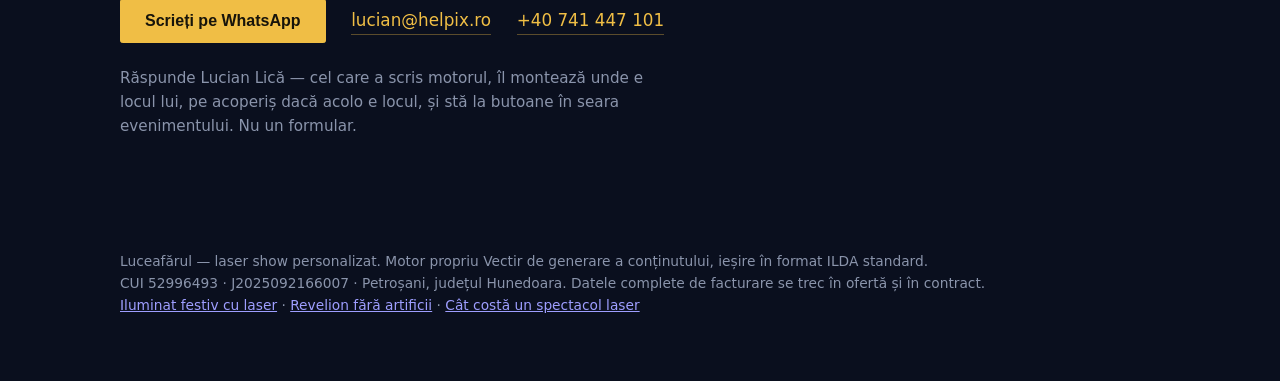
==== commit 318c9485: "Inside Facebook, share through Facebook and contact through Messenger Facebook's browser blocks What" ====
--- a/index.html
+++ b/index.html
@@ -341,7 +341,7 @@
 <script src="verse.js"></script>
 <script src="sim.js"></script>
 <script src="link.js"></script>
-<script src="/wa.js?v=4"></script>
+<script src="/wa.js?v=5"></script>
 <!-- Cloudflare Web Analytics --><script type='module' src='https://static.cloudflareinsights.com/beacon.min.js' data-cf-beacon='{"token": "c10756ce93a645f2bd230e4c76122468"}'></script><!-- End Cloudflare Web Analytics -->
 </body>
 </html>
